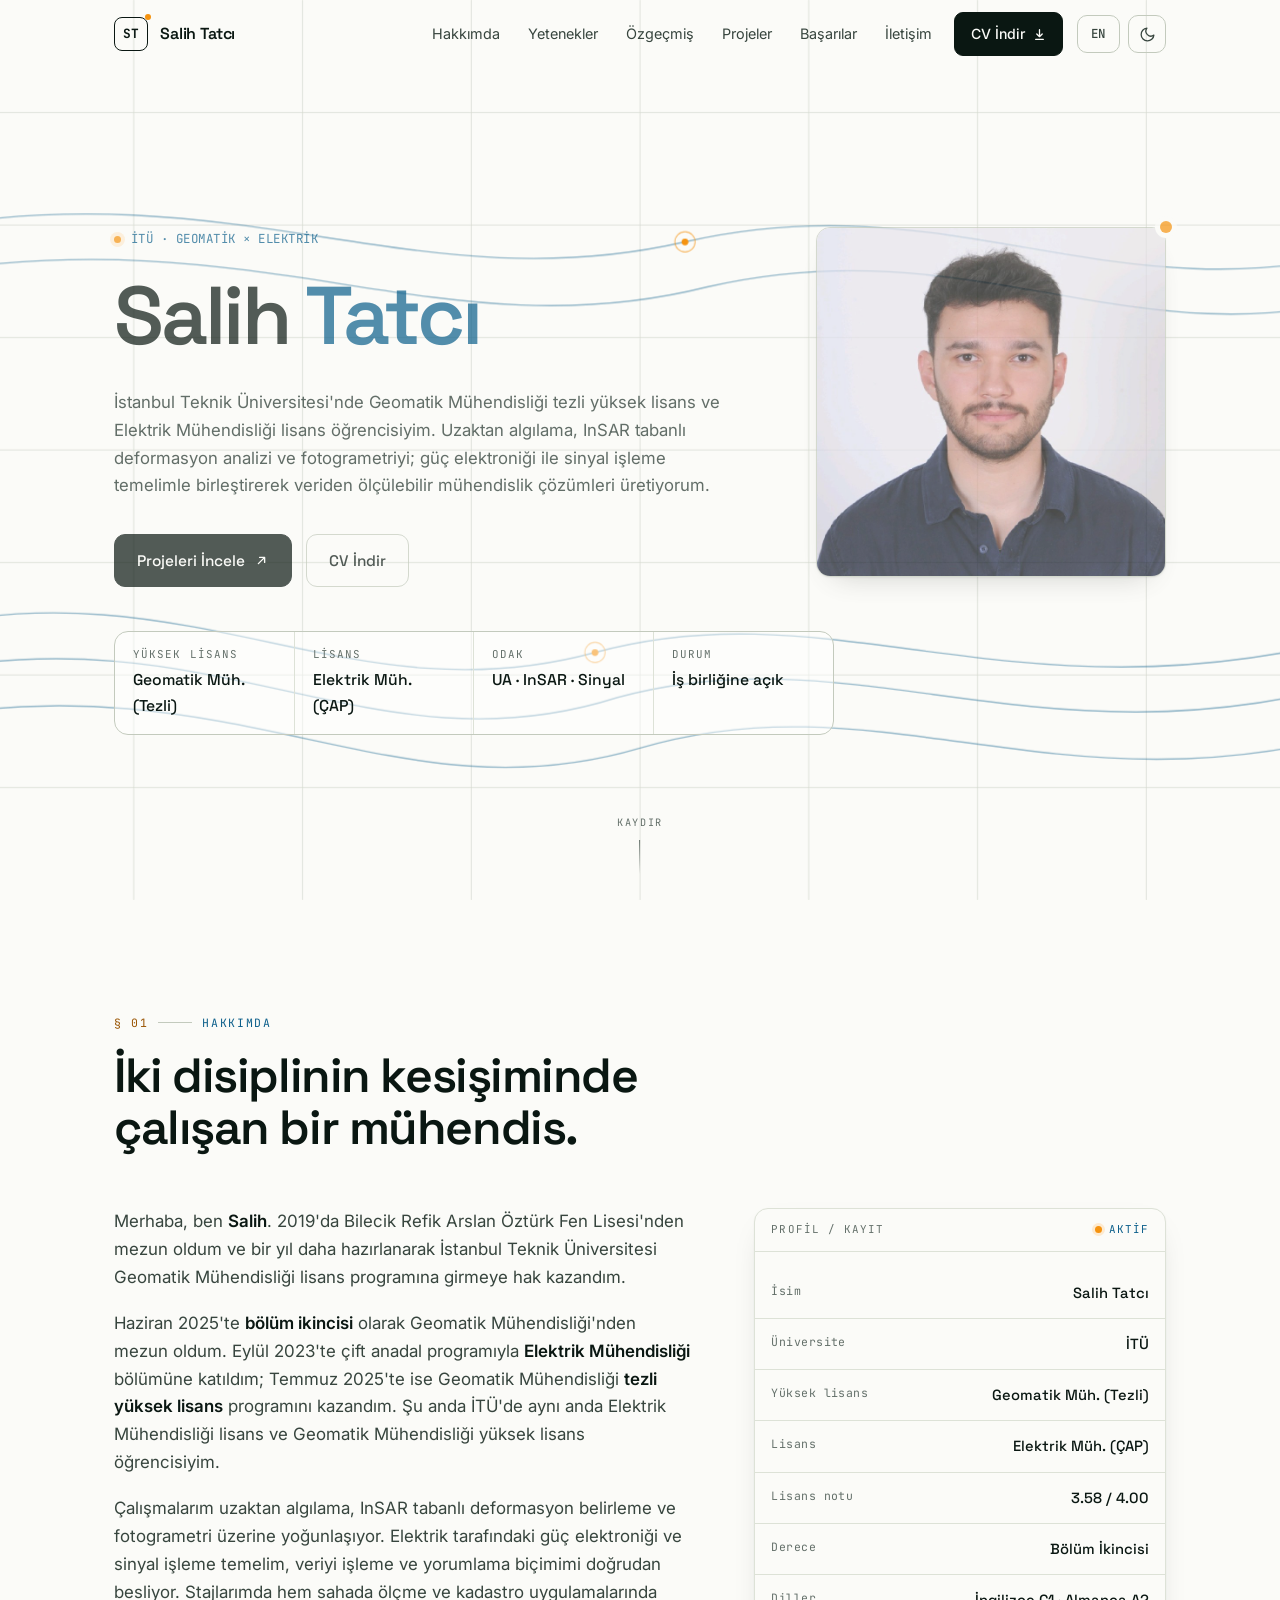
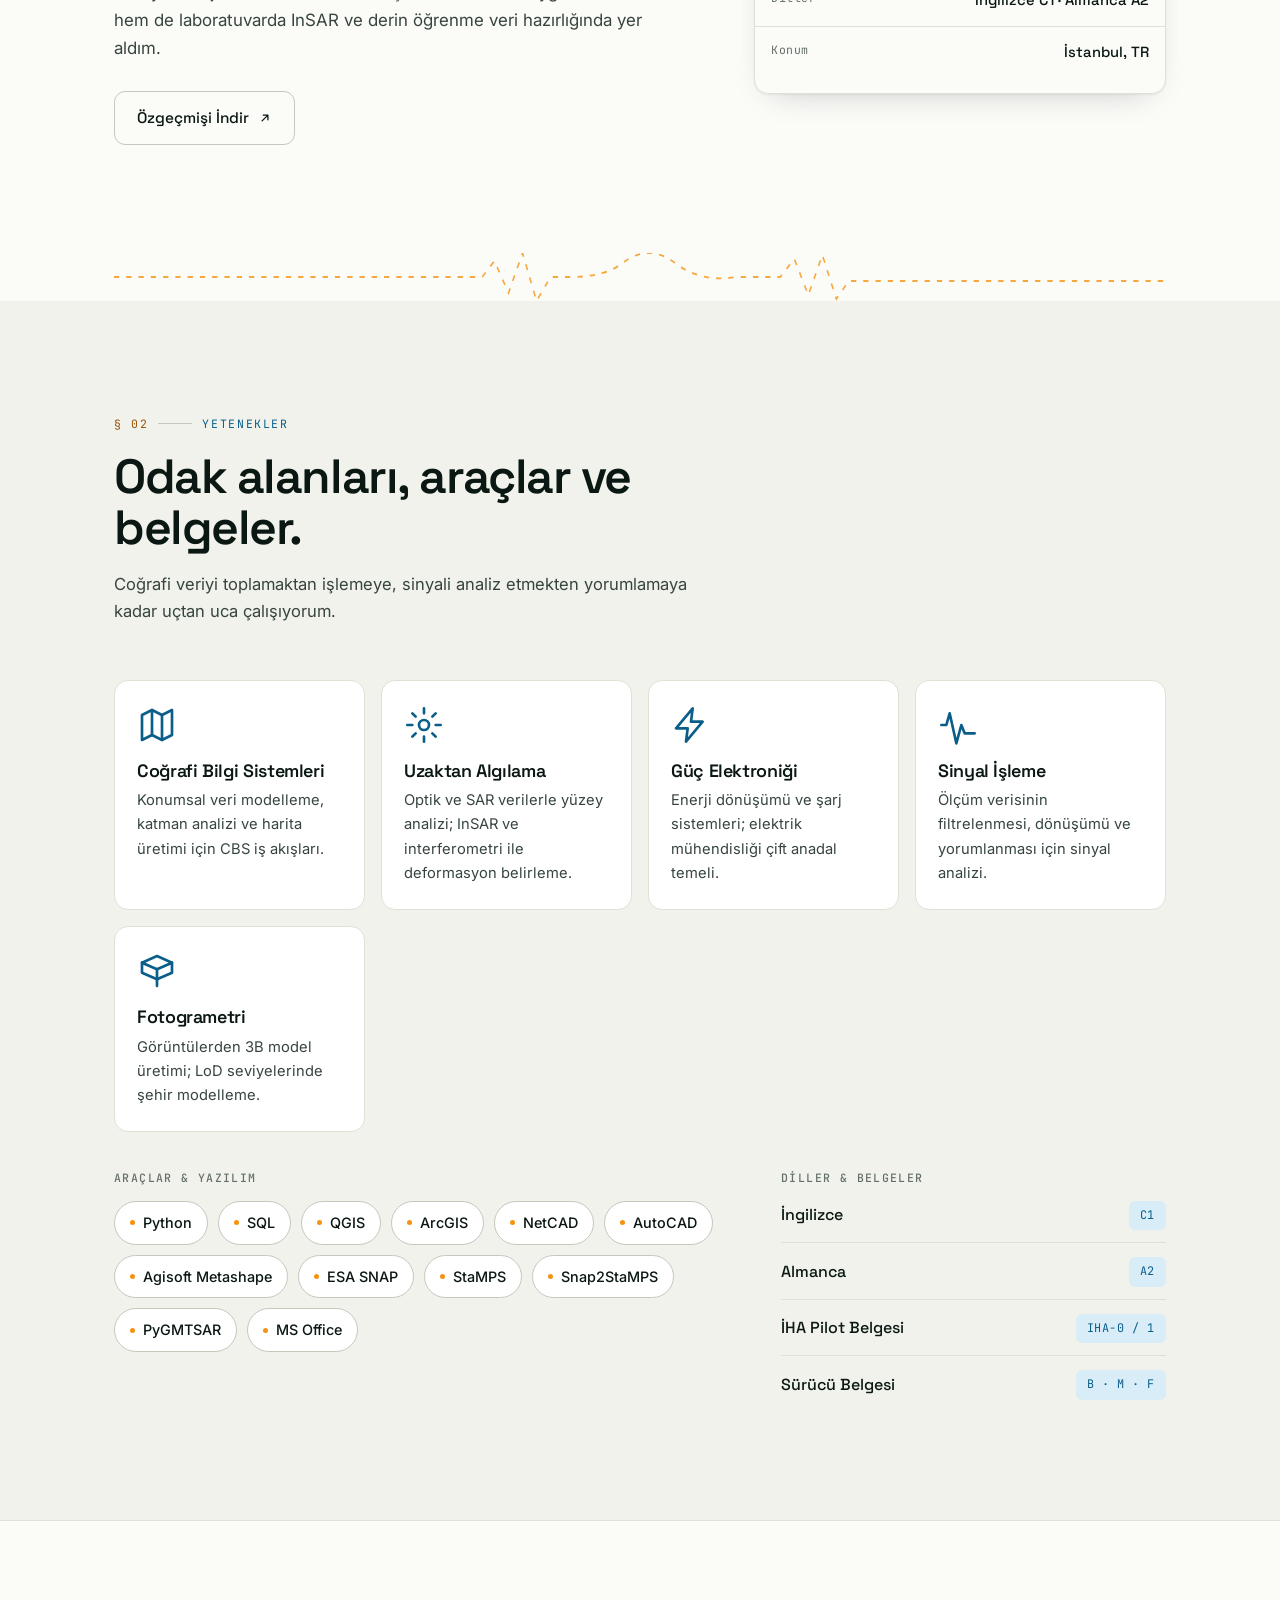
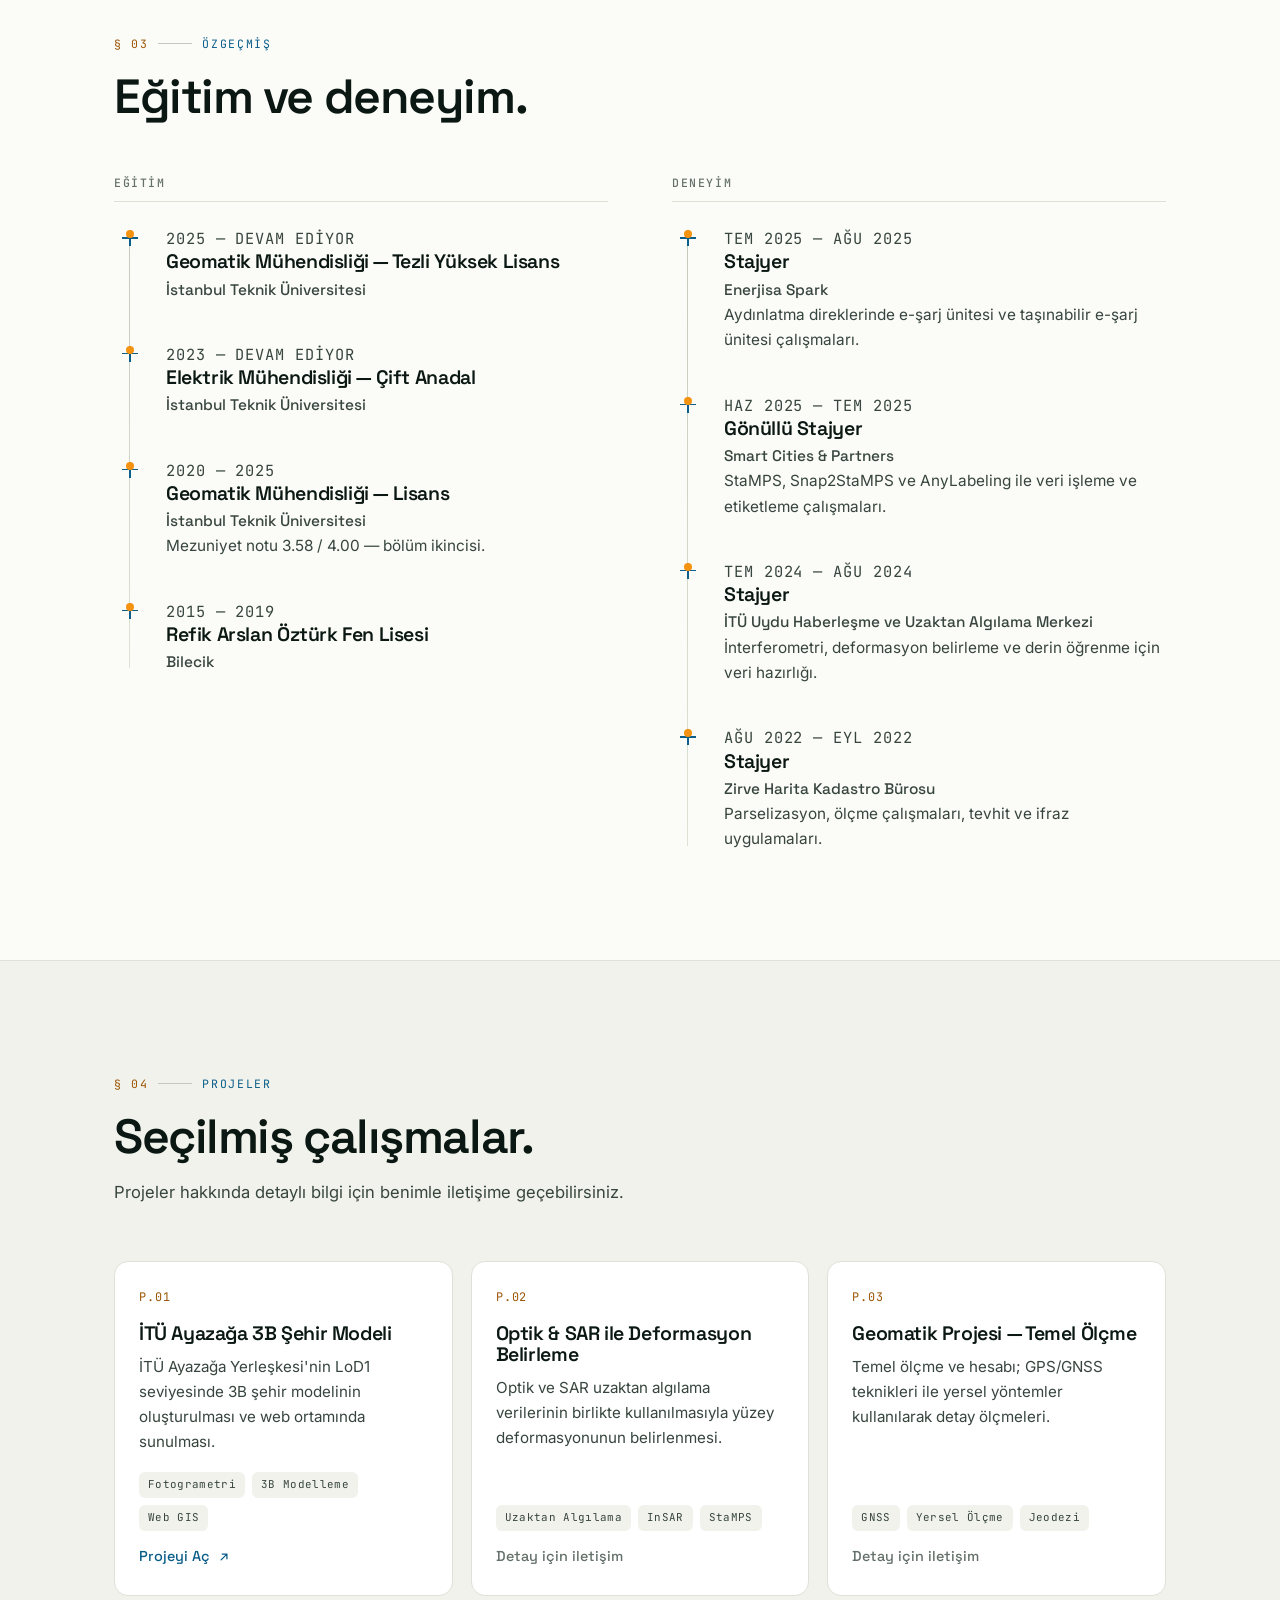
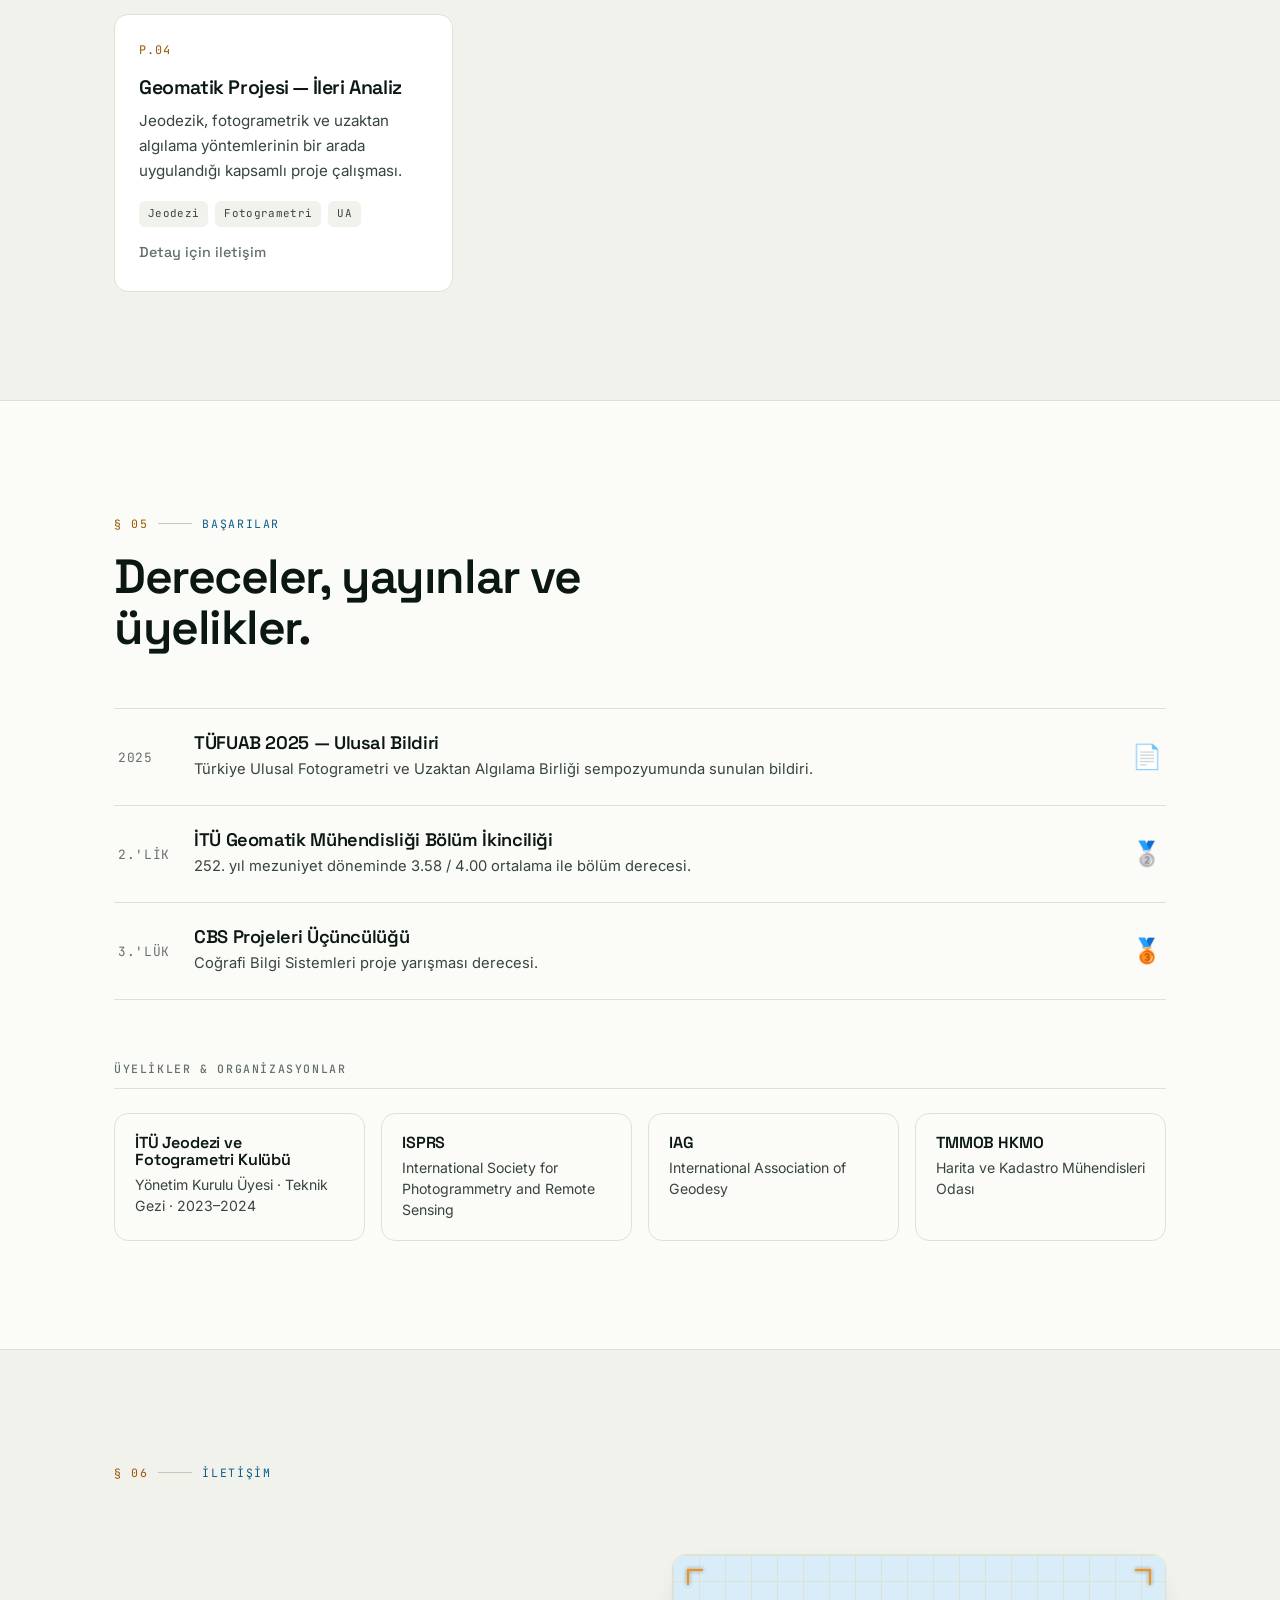
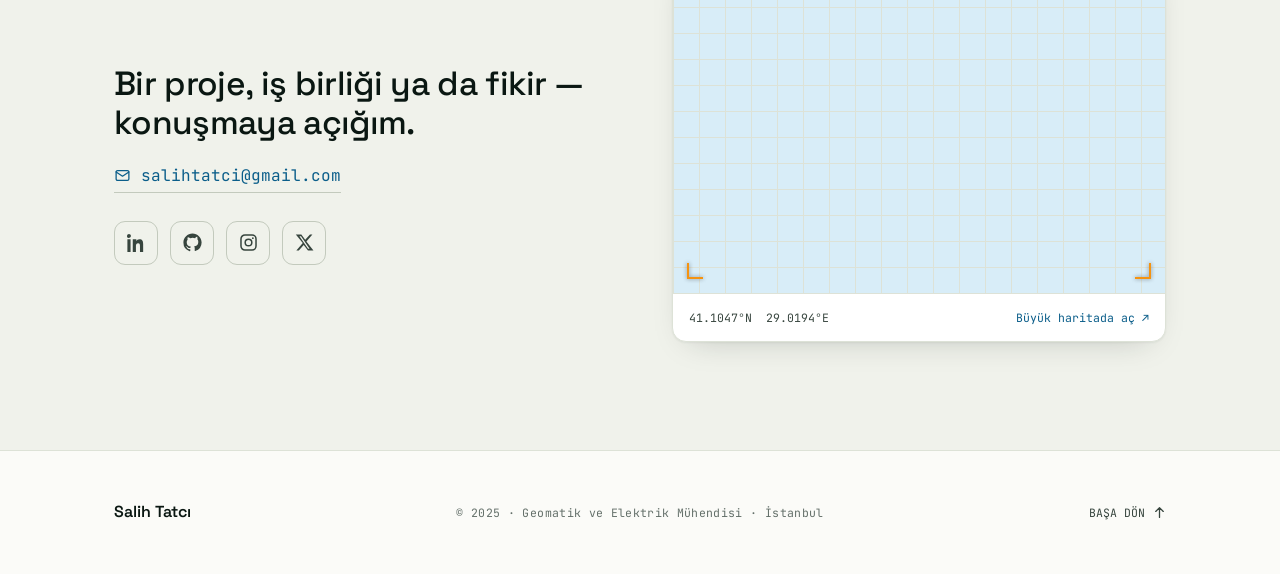
==== index.html @ 975710fc "Update index.html" ====
<!DOCTYPE html>
<html lang="tr">
<head>
  <meta charset="UTF-8" />
  <meta name="viewport" content="width=device-width, initial-scale=1.0" />
  <title>Salih Tatcı — Geomatik ve Elektrik Mühendisi</title>
  <meta name="description" content="Salih Tatcı — İTÜ Geomatik Mühendisliği yüksek lisans ve Elektrik Mühendisliği çift anadal öğrencisi. CBS, uzaktan algılama, InSAR, güç elektroniği, sinyal işleme ve fotogrametri." />
  <meta name="keywords" content="Salih Tatcı, Geomatik Mühendisi, CBS, GIS, Uzaktan Algılama, InSAR, StaMPS, PyGMTSAR, Güç Elektroniği, Sinyal İşleme, Fotogrametri, İTÜ" />

  <!-- Dil alternatifleri -->
  <link rel="alternate" hreflang="tr" href="index.html" />
  <link rel="alternate" hreflang="en" href="index-en.html" />

  <!-- Open Graph -->
  <meta property="og:title" content="Salih Tatcı — Geomatik ve Elektrik Mühendisi" />
  <meta property="og:description" content="Coğrafi veriyi ve sinyali mühendislik çözümlerine dönüştürüyorum." />
  <meta property="og:type" content="website" />

  <!-- Fontlar -->
  <link rel="preconnect" href="https://fonts.googleapis.com" />
  <link rel="preconnect" href="https://fonts.gstatic.com" crossorigin />
  <link href="https://fonts.googleapis.com/css2?family=Space+Grotesk:wght@400;500;600;700&family=Inter:wght@400;500;600&family=JetBrains+Mono:wght@400;500&display=swap" rel="stylesheet" />

  <link rel="stylesheet" href="style.css" />

  <!-- Temayı sayfa çizilmeden önce uygula (yanıp sönmeyi önler) -->
  <script>
    (function () {
      try {
        var t = localStorage.getItem("tema");
        if (!t) {
          t = window.matchMedia("(prefers-color-scheme: dark)").matches ? "dark" : "light";
        }
        document.documentElement.setAttribute("data-theme", t);
      } catch (e) {
        document.documentElement.setAttribute("data-theme", "light");
      }
    })();
  </script>
</head>
<body>

  <!-- ================= NAVİGASYON ================= -->
  <header class="nav" id="nav">
    <div class="container">
      <div class="nav__inner">
        <a href="#hero" class="brand" aria-label="Salih Tatcı — ana sayfa">
          <span class="brand__mark">ST</span>
          <span class="brand__name">Salih Tatcı</span>
        </a>

        <nav class="nav__menu" aria-label="Ana menü">
          <ul class="nav__links">
            <li><a href="#hakkimda">Hakkımda</a></li>
            <li><a href="#yetenekler">Yetenekler</a></li>
            <li><a href="#ozgecmis">Özgeçmiş</a></li>
            <li><a href="#projeler">Projeler</a></li>
            <li><a href="#basarilar">Başarılar</a></li>
            <li><a href="#iletisim">İletişim</a></li>
          </ul>
          <a class="nav__cta" href="Salih-Tatci-CV.pdf" download>
            CV İndir
            <svg width="13" height="13" viewBox="0 0 24 24" fill="none" stroke="currentColor" stroke-width="2.4" stroke-linecap="round" stroke-linejoin="round"><path d="M12 3v12M7 11l5 5 5-5M5 21h14"/></svg>
          </a>
        </nav>

        <div class="nav__utils">
          <a class="nav__lang" href="index-en.html" hreflang="en" aria-label="Switch to English">EN</a>

          <button class="nav__theme" id="themeToggle" aria-label="Koyu / açık temayı değiştir">
            <svg class="ico-moon" viewBox="0 0 24 24" fill="none" stroke="currentColor" stroke-width="1.8" stroke-linecap="round" stroke-linejoin="round"><path d="M21 12.8A9 9 0 1 1 11.2 3a7 7 0 0 0 9.8 9.8Z"/></svg>
            <svg class="ico-sun" viewBox="0 0 24 24" fill="none" stroke="currentColor" stroke-width="1.8" stroke-linecap="round" stroke-linejoin="round"><circle cx="12" cy="12" r="4.2"/><path d="M12 2v2.5M12 19.5V22M2 12h2.5M19.5 12H22M4.9 4.9l1.8 1.8M17.3 17.3l1.8 1.8M19.1 4.9l-1.8 1.8M6.7 17.3l-1.8 1.8"/></svg>
          </button>

          <button class="nav__toggle" id="navToggle" aria-label="Menüyü aç/kapat" aria-expanded="false">
            <span></span>
          </button>
        </div>
      </div>
    </div>
  </header>

  <!-- ================= HERO ================= -->
  <section class="hero" id="hero">
    <!-- İMZA ÖĞE: topografya eğrileri + koordinat gridi + sensör tarama -->
    <div class="hero__canvas" aria-hidden="true">
      <svg viewBox="0 0 1200 800" preserveAspectRatio="xMidYMid slice">
        <g class="hero__grid hero__layer" data-depth="0.04">
          <line x1="0" y1="100" x2="1200" y2="100"/><line x1="0" y1="200" x2="1200" y2="200"/>
          <line x1="0" y1="300" x2="1200" y2="300"/><line x1="0" y1="400" x2="1200" y2="400"/>
          <line x1="0" y1="500" x2="1200" y2="500"/><line x1="0" y1="600" x2="1200" y2="600"/>
          <line x1="0" y1="700" x2="1200" y2="700"/>
          <line x1="150" y1="0" x2="150" y2="800"/><line x1="300" y1="0" x2="300" y2="800"/>
          <line x1="450" y1="0" x2="450" y2="800"/><line x1="600" y1="0" x2="600" y2="800"/>
          <line x1="750" y1="0" x2="750" y2="800"/><line x1="900" y1="0" x2="900" y2="800"/>
          <line x1="1050" y1="0" x2="1050" y2="800"/>
        </g>
        <g class="hero__layer" data-depth="0.09">
          <path class="hero__contour" d="M-50,560 C200,500 340,640 560,580 C780,520 940,650 1260,560"/>
          <path class="hero__contour" d="M-50,600 C220,540 360,690 580,620 C800,560 960,690 1260,600"/>
          <path class="hero__contour" d="M-50,640 C240,585 380,730 600,665 C820,600 980,730 1260,645"/>
          <path class="hero__contour" d="M-50,205 C240,150 400,270 640,215 C880,160 1020,285 1260,220"/>
          <path class="hero__contour" d="M-50,245 C260,190 420,315 660,255 C900,200 1040,325 1260,260"/>
        </g>
        <g class="hero__layer" data-depth="0.14">
          <circle class="hero__station" cx="560" cy="580" r="3"/>
          <circle class="hero__station-ring" cx="560" cy="580" r="9"/>
          <circle class="hero__station" cx="640" cy="215" r="3"/>
          <circle class="hero__station-ring" cx="640" cy="215" r="9"/>
        </g>
        <line class="hero__sweep" x1="0" y1="0" x2="0" y2="800"/>
      </svg>
    </div>

    <div class="container hero__inner">
      <div class="hero__grid">
        <div class="hero__text">
          <p class="hero__eyebrow mono" data-reveal>
            <span class="dot"></span> İTÜ · GEOMATİK × ELEKTRİK
          </p>

          <h1 data-reveal style="--reveal-delay:60ms">
            Salih <span class="accent">Tatcı</span>
          </h1>

          <p class="hero__tag" data-reveal style="--reveal-delay:140ms">
            
          </p>

          <p class="hero__lead" data-reveal style="--reveal-delay:220ms">
            İstanbul Teknik Üniversitesi'nde Geomatik Mühendisliği tezli yüksek lisans ve
            Elektrik Mühendisliği lisans öğrencisiyim. Uzaktan algılama, InSAR tabanlı
            deformasyon analizi ve fotogrametriyi; güç elektroniği ile sinyal işleme
            temelimle birleştirerek veriden ölçülebilir mühendislik çözümleri üretiyorum.
          </p>

          <div class="hero__actions" data-reveal style="--reveal-delay:300ms">
            <a class="btn btn--solid" href="#projeler">
              Projeleri İncele
              <svg class="arrow" width="15" height="15" viewBox="0 0 24 24" fill="none" stroke="currentColor" stroke-width="2.2" stroke-linecap="round" stroke-linejoin="round"><path d="M7 17L17 7M9 7h8v8"/></svg>
            </a>
            <a class="btn btn--ghost" href="Salih-Tatci-CV.pdf" download>CV İndir</a>
          </div>
        </div>

        <!-- portre -->
<figure class="hero__portrait">
    <img src="salih.jpg" alt="Salih Tatcı portresi" width="800" height="800" fetchpriority="high" decoding="async" />
</figure>
</div>

      <dl class="hero__readout" data-reveal style="--reveal-delay:380ms">
        <div>
          <dt>Yüksek Lisans</dt>
          <dd>Geomatik Müh. (Tezli)</dd>
        </div>
        <div>
          <dt>Lisans</dt>
          <dd>Elektrik Müh. (ÇAP)</dd>
        </div>
        <div>
          <dt>Odak</dt>
          <dd>UA · InSAR · Sinyal</dd>
        </div>
        <div>
          <dt>Durum</dt>
          <dd>İş birliğine açık</dd>
        </div>
      </dl>
    </div>

    <div class="scroll-cue" aria-hidden="true">
      <span>KAYDIR</span>
      <span class="line"></span>
    </div>
  </section>

  <!-- ================= HAKKIMDA ================= -->
  <section class="section" id="hakkimda">
    <div class="container">
      <div class="section__head" data-reveal>
        <span class="eyebrow"><span class="idx">§ 01</span><span class="rule"></span> HAKKIMDA</span>
        <h2 class="section__title">İki disiplinin kesişiminde çalışan bir mühendis.</h2>
      </div>

      <div class="about__grid">
        <div class="about__body" data-reveal="left">
          <p>
            Merhaba, ben <strong>Salih</strong>. 2019'da Bilecik Refik Arslan Öztürk Fen Lisesi'nden
            mezun oldum ve bir yıl daha hazırlanarak İstanbul Teknik Üniversitesi
            Geomatik Mühendisliği lisans programına girmeye hak kazandım.
          </p>
          <p>
            Haziran 2025'te <strong>bölüm ikincisi</strong> olarak Geomatik Mühendisliği'nden mezun oldum.
            Eylül 2023'te çift anadal programıyla <strong>Elektrik Mühendisliği</strong> bölümüne katıldım;
            Temmuz 2025'te ise Geomatik Mühendisliği <strong>tezli yüksek lisans</strong> programını kazandım.
            Şu anda İTÜ'de aynı anda Elektrik Mühendisliği lisans ve Geomatik Mühendisliği
            yüksek lisans öğrencisiyim.
          </p>
          <p>
            Çalışmalarım uzaktan algılama, InSAR tabanlı deformasyon belirleme ve fotogrametri
            üzerine yoğunlaşıyor. Elektrik tarafındaki güç elektroniği ve sinyal işleme temelim,
            veriyi işleme ve yorumlama biçimimi doğrudan besliyor. Stajlarımda hem sahada
            ölçme ve kadastro uygulamalarında hem de laboratuvarda InSAR ve derin öğrenme
            veri hazırlığında yer aldım.
          </p>
          <a class="btn btn--ghost" href="Salih-Tatci-CV.pdf" download>
            Özgeçmişi İndir
            <svg class="arrow" width="14" height="14" viewBox="0 0 24 24" fill="none" stroke="currentColor" stroke-width="2.2" stroke-linecap="round" stroke-linejoin="round"><path d="M7 17L17 7M9 7h8v8"/></svg>
          </a>
        </div>

        <aside class="spec" data-reveal="right" style="--reveal-delay:120ms">
          <div class="spec__bar">
            <span>PROFİL / KAYIT</span>
            <span class="live">AKTİF</span>
          </div>
          <dl>
            <div class="spec__row"><dt>İsim</dt><dd>Salih Tatcı</dd></div>
            <div class="spec__row"><dt>Üniversite</dt><dd>İTÜ</dd></div>
            <div class="spec__row"><dt>Yüksek lisans</dt><dd>Geomatik Müh. (Tezli)</dd></div>
            <div class="spec__row"><dt>Lisans</dt><dd>Elektrik Müh. (ÇAP)</dd></div>
            <div class="spec__row"><dt>Lisans notu</dt><dd>3.58 / 4.00</dd></div>
            <div class="spec__row"><dt>Derece</dt><dd>Bölüm İkincisi</dd></div>
            <div class="spec__row"><dt>Diller</dt><dd>İngilizce C1 · Almanca A2</dd></div>
            <div class="spec__row"><dt>Konum</dt><dd>İstanbul, TR</dd></div>
          </dl>
        </aside>
      </div>
    </div>
  </section>

  <!-- sinyal ayırıcı -->
  <div class="container" aria-hidden="true">
    <svg class="waveform" viewBox="0 0 1200 48" preserveAspectRatio="none">
      <path d="M0,24 H420 l14,-16 l16,32 l16,-40 l16,48 l16,-24 H520 q40,0 60,-14 q30,-20 60,0 q30,20 70,14 H760 l16,-18 l16,36 l16,-40 l16,44 l14,-18 H1200"/>
    </svg>
  </div>

  <!-- ================= YETENEKLER ================= -->
  <section class="section section--panel" id="yetenekler">
    <div class="container">
      <div class="section__head" data-reveal>
        <span class="eyebrow"><span class="idx">§ 02</span><span class="rule"></span> YETENEKLER</span>
        <h2 class="section__title">Odak alanları, araçlar ve belgeler.</h2>
        <p class="section__desc">Coğrafi veriyi toplamaktan işlemeye, sinyali analiz etmekten yorumlamaya kadar uçtan uca çalışıyorum.</p>
      </div>

      <!-- Odak alanları -->
      <div class="domains">
        <article class="domain" data-reveal style="--reveal-delay:0ms">
          <div class="domain__icon" aria-hidden="true">
            <svg viewBox="0 0 24 24" fill="none" stroke="currentColor" stroke-width="1.6" stroke-linecap="round" stroke-linejoin="round"><path d="M9 3 3 6v15l6-3 6 3 6-3V3l-6 3-6-3Z"/><path d="M9 3v15M15 6v15"/></svg>
          </div>
          <h3>Coğrafi Bilgi Sistemleri</h3>
          <p>Konumsal veri modelleme, katman analizi ve harita üretimi için CBS iş akışları.</p>
        </article>

        <article class="domain" data-reveal style="--reveal-delay:80ms">
          <div class="domain__icon" aria-hidden="true">
            <svg viewBox="0 0 24 24" fill="none" stroke="currentColor" stroke-width="1.6" stroke-linecap="round" stroke-linejoin="round"><circle cx="12" cy="12" r="3"/><path d="M12 2v3M12 19v3M2 12h3M19 12h3M5 5l2 2M17 17l2 2M19 5l-2 2M7 17l-2 2"/></svg>
          </div>
          <h3>Uzaktan Algılama</h3>
          <p>Optik ve SAR verilerle yüzey analizi; InSAR ve interferometri ile deformasyon belirleme.</p>
        </article>

        <article class="domain" data-reveal style="--reveal-delay:160ms">
          <div class="domain__icon" aria-hidden="true">
            <svg viewBox="0 0 24 24" fill="none" stroke="currentColor" stroke-width="1.6" stroke-linecap="round" stroke-linejoin="round"><path d="M13 2 3 14h7l-1 8 10-12h-7l1-8Z"/></svg>
          </div>
          <h3>Güç Elektroniği</h3>
          <p>Enerji dönüşümü ve şarj sistemleri; elektrik mühendisliği çift anadal temeli.</p>
        </article>

        <article class="domain" data-reveal style="--reveal-delay:240ms">
          <div class="domain__icon" aria-hidden="true">
            <svg viewBox="0 0 24 24" fill="none" stroke="currentColor" stroke-width="1.6" stroke-linecap="round" stroke-linejoin="round"><path d="M2 12h3l2-7 4 18 3-11 2 5h6"/></svg>
          </div>
          <h3>Sinyal İşleme</h3>
          <p>Ölçüm verisinin filtrelenmesi, dönüşümü ve yorumlanması için sinyal analizi.</p>
        </article>

        <article class="domain" data-reveal style="--reveal-delay:320ms">
          <div class="domain__icon" aria-hidden="true">
            <svg viewBox="0 0 24 24" fill="none" stroke="currentColor" stroke-width="1.6" stroke-linecap="round" stroke-linejoin="round"><path d="M3 7 12 3l9 4-9 4-9-4Z"/><path d="M3 7v6l9 4 9-4V7"/><path d="M12 11v10"/></svg>
          </div>
          <h3>Fotogrametri</h3>
          <p>Görüntülerden 3B model üretimi; LoD seviyelerinde şehir modelleme.</p>
        </article>
      </div>

      <!-- Araçlar & diller -->
      <div class="skills-split">
        <div class="skills-block" data-reveal="left">
          <h4>Araçlar &amp; Yazılım</h4>
          <div class="chips">
            <span class="chip"><span class="tick"></span>Python</span>
            <span class="chip"><span class="tick"></span>SQL</span>
            <span class="chip"><span class="tick"></span>QGIS</span>
            <span class="chip"><span class="tick"></span>ArcGIS</span>
            <span class="chip"><span class="tick"></span>NetCAD</span>
            <span class="chip"><span class="tick"></span>AutoCAD</span>
            <span class="chip"><span class="tick"></span>Agisoft Metashape</span>
            <span class="chip"><span class="tick"></span>ESA SNAP</span>
            <span class="chip"><span class="tick"></span>StaMPS</span>
            <span class="chip"><span class="tick"></span>Snap2StaMPS</span>
            <span class="chip"><span class="tick"></span>PyGMTSAR</span>
            <span class="chip"><span class="tick"></span>MS Office</span>
          </div>
        </div>

        <div class="skills-block" data-reveal="right" style="--reveal-delay:120ms">
          <h4>Diller &amp; Belgeler</h4>
          <div class="lang-list">
            <div class="lang">
              <span class="lang__name">İngilizce</span>
              <span class="lang__level">C1</span>
            </div>
            <div class="lang">
              <span class="lang__name">Almanca</span>
              <span class="lang__level">A2</span>
            </div>
            <div class="lang">
              <span class="lang__name">İHA Pilot Belgesi</span>
              <span class="lang__level">IHA-0 / 1</span>
            </div>
            <div class="lang">
              <span class="lang__name">Sürücü Belgesi</span>
              <span class="lang__level">B · M · F</span>
            </div>
          </div>
        </div>
      </div>
    </div>
  </section>

  <!-- ================= ÖZGEÇMİŞ: EĞİTİM + DENEYİM ================= -->
  <section class="section" id="ozgecmis">
    <div class="container">
      <div class="section__head" data-reveal>
        <span class="eyebrow"><span class="idx">§ 03</span><span class="rule"></span> ÖZGEÇMİŞ</span>
        <h2 class="section__title">Eğitim ve deneyim.</h2>
      </div>

      <div class="cv__grid">
        <!-- EĞİTİM -->
        <div class="cv__col" data-reveal="left">
          <h3 class="cv__label">EĞİTİM</h3>
          <div class="timeline">
            <div class="tl-item">
              <span class="tl-item__node" aria-hidden="true"></span>
              <span class="tl-item__dot" aria-hidden="true"></span>
              <p class="tl-item__meta">2025 — DEVAM EDİYOR</p>
              <h3>Geomatik Mühendisliği — Tezli Yüksek Lisans</h3>
              <p class="tl-item__org">İstanbul Teknik Üniversitesi</p>
            </div>

            <div class="tl-item">
              <span class="tl-item__node" aria-hidden="true"></span>
              <span class="tl-item__dot" aria-hidden="true"></span>
              <p class="tl-item__meta">2023 — DEVAM EDİYOR</p>
              <h3>Elektrik Mühendisliği — Çift Anadal</h3>
              <p class="tl-item__org">İstanbul Teknik Üniversitesi</p>
            </div>

            <div class="tl-item">
              <span class="tl-item__node" aria-hidden="true"></span>
              <span class="tl-item__dot" aria-hidden="true"></span>
              <p class="tl-item__meta">2020 — 2025</p>
              <h3>Geomatik Mühendisliği — Lisans</h3>
              <p class="tl-item__org">İstanbul Teknik Üniversitesi</p>
              <p>Mezuniyet notu 3.58 / 4.00 — bölüm ikincisi.</p>
            </div>

            <div class="tl-item">
              <span class="tl-item__node" aria-hidden="true"></span>
              <span class="tl-item__dot" aria-hidden="true"></span>
              <p class="tl-item__meta">2015 — 2019</p>
              <h3>Refik Arslan Öztürk Fen Lisesi</h3>
              <p class="tl-item__org">Bilecik</p>
            </div>
          </div>
        </div>

        <!-- DENEYİM -->
        <div class="cv__col" data-reveal="right" style="--reveal-delay:120ms">
          <h3 class="cv__label">DENEYİM</h3>
          <div class="timeline">
            <div class="tl-item">
              <span class="tl-item__node" aria-hidden="true"></span>
              <span class="tl-item__dot" aria-hidden="true"></span>
              <p class="tl-item__meta">TEM 2025 — AĞU 2025</p>
              <h3>Stajyer</h3>
              <p class="tl-item__org">Enerjisa Spark</p>
              <p>Aydınlatma direklerinde e-şarj ünitesi ve taşınabilir e-şarj ünitesi çalışmaları.</p>
            </div>

            <div class="tl-item">
              <span class="tl-item__node" aria-hidden="true"></span>
              <span class="tl-item__dot" aria-hidden="true"></span>
              <p class="tl-item__meta">HAZ 2025 — TEM 2025</p>
              <h3>Gönüllü Stajyer</h3>
              <p class="tl-item__org">Smart Cities &amp; Partners</p>
              <p>StaMPS, Snap2StaMPS ve AnyLabeling ile veri işleme ve etiketleme çalışmaları.</p>
            </div>

            <div class="tl-item">
              <span class="tl-item__node" aria-hidden="true"></span>
              <span class="tl-item__dot" aria-hidden="true"></span>
              <p class="tl-item__meta">TEM 2024 — AĞU 2024</p>
              <h3>Stajyer</h3>
              <p class="tl-item__org">İTÜ Uydu Haberleşme ve Uzaktan Algılama Merkezi</p>
              <p>İnterferometri, deformasyon belirleme ve derin öğrenme için veri hazırlığı.</p>
            </div>

            <div class="tl-item">
              <span class="tl-item__node" aria-hidden="true"></span>
              <span class="tl-item__dot" aria-hidden="true"></span>
              <p class="tl-item__meta">AĞU 2022 — EYL 2022</p>
              <h3>Stajyer</h3>
              <p class="tl-item__org">Zirve Harita Kadastro Bürosu</p>
              <p>Parselizasyon, ölçme çalışmaları, tevhit ve ifraz uygulamaları.</p>
            </div>
          </div>
        </div>
      </div>
    </div>
  </section>

  <!-- ================= PROJELER ================= -->
  <section class="section section--panel" id="projeler">
    <div class="container">
      <div class="section__head" data-reveal>
        <span class="eyebrow"><span class="idx">§ 04</span><span class="rule"></span> PROJELER</span>
        <h2 class="section__title">Seçilmiş çalışmalar.</h2>
        <p class="section__desc">Projeler hakkında detaylı bilgi için benimle iletişime geçebilirsiniz.</p>
      </div>

      <div class="projects__grid">
        <article class="project" data-reveal style="--reveal-delay:0ms">
          <span class="project__idx">P.01</span>
          <h3>İTÜ Ayazağa 3B Şehir Modeli</h3>
          <p>İTÜ Ayazağa Yerleşkesi'nin LoD1 seviyesinde 3B şehir modelinin oluşturulması ve web ortamında sunulması.</p>
          <div class="project__tags"><span>Fotogrametri</span><span>3B Modelleme</span><span>Web GIS</span></div>
          <a class="project__link" href="https://sites.google.com/view/itu3dkampusmodeliekip5/ana-sayfa" target="_blank" rel="noopener">
            Projeyi Aç
            <svg class="arrow" width="14" height="14" viewBox="0 0 24 24" fill="none" stroke="currentColor" stroke-width="2.2" stroke-linecap="round" stroke-linejoin="round"><path d="M7 17L17 7M9 7h8v8"/></svg>
          </a>
        </article>

        <article class="project" data-reveal style="--reveal-delay:80ms">
          <span class="project__idx">P.02</span>
          <h3>Optik &amp; SAR ile Deformasyon Belirleme</h3>
          <p>Optik ve SAR uzaktan algılama verilerinin birlikte kullanılmasıyla yüzey deformasyonunun belirlenmesi.</p>
          <div class="project__tags"><span>Uzaktan Algılama</span><span>InSAR</span><span>StaMPS</span></div>
          <span class="project__link project__link--muted">Detay için iletişim</span>
        </article>

        <article class="project" data-reveal style="--reveal-delay:160ms">
          <span class="project__idx">P.03</span>
          <h3>Geomatik Projesi — Temel Ölçme</h3>
          <p>Temel ölçme ve hesabı; GPS/GNSS teknikleri ile yersel yöntemler kullanılarak detay ölçmeleri.</p>
          <div class="project__tags"><span>GNSS</span><span>Yersel Ölçme</span><span>Jeodezi</span></div>
          <span class="project__link project__link--muted">Detay için iletişim</span>
        </article>

        <article class="project" data-reveal style="--reveal-delay:240ms">
          <span class="project__idx">P.04</span>
          <h3>Geomatik Projesi — İleri Analiz</h3>
          <p>Jeodezik, fotogrametrik ve uzaktan algılama yöntemlerinin bir arada uygulandığı kapsamlı proje çalışması.</p>
          <div class="project__tags"><span>Jeodezi</span><span>Fotogrametri</span><span>UA</span></div>
          <span class="project__link project__link--muted">Detay için iletişim</span>
        </article>
      </div>
    </div>
  </section>

  <!-- ================= BAŞARILAR & ORGANİZASYONLAR ================= -->
  <section class="section" id="basarilar">
    <div class="container">
      <div class="section__head" data-reveal>
        <span class="eyebrow"><span class="idx">§ 05</span><span class="rule"></span> BAŞARILAR</span>
        <h2 class="section__title">Dereceler, yayınlar ve üyelikler.</h2>
      </div>

      <div class="awards">
        <div class="award" data-reveal>
          <span class="award__rank">2025</span>
          <div class="award__body">
            <h3>TÜFUAB 2025 — Ulusal Bildiri</h3>
            <p>Türkiye Ulusal Fotogrametri ve Uzaktan Algılama Birliği sempozyumunda sunulan bildiri.</p>
          </div>
          <span class="award__badge" aria-hidden="true">📄</span>
        </div>

        <div class="award" data-reveal style="--reveal-delay:80ms">
          <span class="award__rank">2.'LİK</span>
          <div class="award__body">
            <h3>İTÜ Geomatik Mühendisliği Bölüm İkinciliği</h3>
            <p>252. yıl mezuniyet döneminde 3.58 / 4.00 ortalama ile bölüm derecesi.</p>
          </div>
          <span class="award__badge" aria-hidden="true">🥈</span>
        </div>

        <div class="award" data-reveal style="--reveal-delay:160ms">
          <span class="award__rank">3.'LÜK</span>
          <div class="award__body">
            <h3>CBS Projeleri Üçüncülüğü</h3>
            <p>Coğrafi Bilgi Sistemleri proje yarışması derecesi.</p>
          </div>
          <span class="award__badge" aria-hidden="true">🥉</span>
        </div>
      </div>

      <!-- Organizasyonlar -->
      <div class="orgs" data-reveal style="--reveal-delay:120ms">
        <h3 class="cv__label">ÜYELİKLER &amp; ORGANİZASYONLAR</h3>
        <div class="orgs__grid">
          <div class="org">
            <h4>İTÜ Jeodezi ve Fotogrametri Kulübü</h4>
            <p>Yönetim Kurulu Üyesi · Teknik Gezi · 2023–2024</p>
          </div>
          <div class="org">
            <h4>ISPRS</h4>
            <p>International Society for Photogrammetry and Remote Sensing</p>
          </div>
          <div class="org">
            <h4>IAG</h4>
            <p>International Association of Geodesy</p>
          </div>
          <div class="org">
            <h4>TMMOB HKMO</h4>
            <p>Harita ve Kadastro Mühendisleri Odası</p>
          </div>
        </div>
      </div>
    </div>
  </section>

  <!-- ================= İLETİŞİM ================= -->
  <section class="section section--panel" id="iletisim">
    <div class="container">
      <div class="section__head" data-reveal>
        <span class="eyebrow"><span class="idx">§ 06</span><span class="rule"></span> İLETİŞİM</span>
      </div>

      <div class="contact__grid">
        <div data-reveal="left">
          <p class="contact__lead">Bir proje, iş birliği ya da fikir — konuşmaya açığım.</p>

          <a class="contact__mail" href="mailto:salihtatci@gmail.com">
            <svg width="17" height="17" viewBox="0 0 24 24" fill="none" stroke="currentColor" stroke-width="1.8" stroke-linecap="round" stroke-linejoin="round"><rect x="3" y="5" width="18" height="14" rx="2"/><path d="m3 7 9 6 9-6"/></svg>
            salihtatci@gmail.com
          </a>

          <div class="contact__socials">
            <a href="https://www.linkedin.com/in/salih-tatc%C4%B1-940994207/" target="_blank" rel="noopener" aria-label="LinkedIn">
              <svg viewBox="0 0 24 24" fill="currentColor"><path d="M4.98 3.5A2.5 2.5 0 1 1 0 3.5a2.5 2.5 0 0 1 4.98 0ZM.5 8h4V24h-4V8Zm7.5 0h3.8v2.2h.05c.53-1 1.83-2.2 3.77-2.2 4.03 0 4.78 2.65 4.78 6.1V24h-4v-7.1c0-1.7-.03-3.9-2.38-3.9-2.38 0-2.75 1.86-2.75 3.78V24h-4V8Z"/></svg>
            </a>
            <a href="https://github.com/salihtatci" target="_blank" rel="noopener" aria-label="GitHub">
              <svg viewBox="0 0 24 24" fill="currentColor"><path d="M12 .5C5.7.5.5 5.7.5 12a11.5 11.5 0 0 0 7.9 10.9c.6.1.8-.2.8-.5v-2c-3.2.7-3.9-1.4-3.9-1.4-.5-1.3-1.3-1.7-1.3-1.7-1.1-.7 0-.7 0-.7 1.2.1 1.8 1.2 1.8 1.2 1 1.8 2.8 1.3 3.5 1 .1-.8.4-1.3.7-1.6-2.6-.3-5.3-1.3-5.3-5.7 0-1.3.5-2.3 1.2-3.1-.1-.3-.5-1.5.1-3.1 0 0 1-.3 3.3 1.2a11.5 11.5 0 0 1 6 0C17 4.6 18 4.9 18 4.9c.6 1.6.2 2.8.1 3.1.8.8 1.2 1.8 1.2 3.1 0 4.4-2.7 5.4-5.3 5.7.4.4.8 1.1.8 2.2v3.3c0 .3.2.6.8.5A11.5 11.5 0 0 0 23.5 12C23.5 5.7 18.3.5 12 .5Z"/></svg>
            </a>
            <a href="https://www.instagram.com/salihtatci/" target="_blank" rel="noopener" aria-label="Instagram">
              <svg viewBox="0 0 24 24" fill="none" stroke="currentColor" stroke-width="1.9"><rect x="2.5" y="2.5" width="19" height="19" rx="5"/><circle cx="12" cy="12" r="4.2"/><circle cx="17.5" cy="6.5" r="1.1" fill="currentColor" stroke="none"/></svg>
            </a>
            <a href="https://x.com/TatciSalih" target="_blank" rel="noopener" aria-label="X / Twitter">
              <svg viewBox="0 0 24 24" fill="currentColor"><path d="M18.9 2H22l-7.6 8.7L23.3 22h-6.9l-5.4-7-6.2 7H1.7l8.1-9.3L1 2h7l4.9 6.5L18.9 2Zm-2.4 18h1.9L7.6 4H5.6l10.9 16Z"/></svg>
            </a>
          </div>
        </div>

        <!-- koordinat kartı: İTÜ Ayazağa — canlı uydu görüntüsü -->
        <div class="geocard" data-reveal="right" style="--reveal-delay:120ms">
          <div class="geocard__map">
            <iframe
              class="geocard__frame"
              src="https://maps.google.com/maps?q=41.104692,29.019366&t=k&z=16&output=embed"
              title="İTÜ Ayazağa Kampüsü — uydu görüntüsü"
              loading="lazy"
              referrerpolicy="no-referrer-when-downgrade"
              allowfullscreen></iframe>
            <span class="geocard__reticle" aria-hidden="true"></span>
          </div>
          <div class="geocard__foot">
            <span>41.1047°N&nbsp;&nbsp;29.0194°E</span>
            <a href="https://www.google.com/maps/@41.104692,29.019366,16z/data=!3m1!1e3" target="_blank" rel="noopener">Büyük haritada aç ↗</a>
          </div>
        </div>
      </div>
    </div>
  </section>

  <!-- ================= FOOTER ================= -->
  <footer class="footer">
    <div class="container">
      <div class="footer__inner">
        <span class="footer__brand">Salih Tatcı</span>
        <span class="footer__meta">© 2025 · Geomatik ve Elektrik Mühendisi · İstanbul</span>
        <a class="footer__top" href="#hero">
          BAŞA DÖN
          <svg width="13" height="13" viewBox="0 0 24 24" fill="none" stroke="currentColor" stroke-width="2.4" stroke-linecap="round" stroke-linejoin="round"><path d="M12 21V3M5 10l7-7 7 7"/></svg>
        </a>
      </div>
    </div>
  </footer>

  <script src="script.js"></script>
</body>
</html>
---- style.css ----
/* =====================================================================
   Salih Tatcı — Kişisel Portfolyo
   Tasarım dili: "Harita ile Sinyalin Buluştuğu Yer"
   Geomatik (harita/koordinat) × Elektrik (sinyal/akım)
   ---------------------------------------------------------------------
   Yapı:
   1. Tokenlar (renk, tipografi, ölçek)
   2. Reset & temel
   3. Yardımcı sınıflar / konteyner
   4. Navigasyon
   5. Hero
   6. Butonlar
   7. Bölüm kabuğu & mono etiketler
   8. Hakkımda
   9. Yetenekler
   10. Deneyim (zaman çizelgesi)
   11. Projeler
   12. Başarılar
   13. İletişim
   14. Footer
   15. Scroll reveal animasyonları
   16. Responsive
   17. Reduced motion
   ===================================================================== */

/* 1. TOKENLAR ---------------------------------------------------------- */
/* AÇIK TEMA (varsayılan) */
:root {
  color-scheme: light;

  /* Renk paleti */
  --paper:      #FBFBF8;   /* temiz, aydınlık ölçüm kağıdı */
  --panel:      #F0F2EB;   /* hafif derin panel */
  --panel-2:    #E5E9DE;
  --raised:     #FFFFFF;   /* panel üzerindeki kart yüzeyi */
  --nav-bg:     rgba(251,251,248,.85);
  --glass:      rgba(255,255,255,.45);

  --ink:        #0A1712;   /* derin, yeşil alt tonlu siyaha yakın */
  --ink-soft:   #37453E;
  --lead:       #22322B;   /* giriş paragrafı — zengin koyu */
  --ink-faint:  #64706A;
  --line:       #DDE2D7;   /* saç teli çizgi */
  --line-2:     #C3CABD;

  --blue:       #0B5E8A;   /* jeodezik lacivert — canlı, doygun */
  --blue-2:     #084467;
  --blue-tint:  #D8EDF8;

  --amber:      #F59310;   /* sinyal/akım kehribarı — parlak */
  --amber-2:    #9A5504;   /* metin için koyu ton */
  --amber-tint: #FDEAD0;

  /* Tipografi */
  --font-display: "Space Grotesk", system-ui, sans-serif;
  --font-body:    "Inter", system-ui, sans-serif;
  --font-mono:    "JetBrains Mono", ui-monospace, monospace;

  /* Ölçek & yerleşim */
  --maxw: 1180px;
  --gutter: clamp(20px, 5vw, 64px);
  --r: 14px;     /* kart köşe yumuşaklığı */
  --r-sm: 7px;
  --shadow: 0 1px 2px rgba(21,33,28,.05), 0 12px 32px -18px rgba(21,33,28,.28);
  --shadow-lg: 0 24px 60px -28px rgba(21,33,28,.35);

  --ease: cubic-bezier(.22,.61,.36,1);
}

/* KOYU TEMA */
[data-theme="dark"] {
  color-scheme: dark;

  --paper:      #08120F;   /* derin yeşil-siyah — mürekkebin ters çevrilmişi */
  --panel:      #0E1B17;
  --panel-2:    #16261F;
  --raised:     #132019;
  --nav-bg:     rgba(8,18,15,.85);
  --glass:      rgba(255,255,255,.05);

  --ink:        #EDF1EC;
  --ink-soft:   #ADB8B1;
  --lead:       #D3DBD5;   /* giriş paragrafı — parlak */
  --ink-faint:  #808C84;
  --line:       #1F2E27;
  --line-2:     #32433A;

  --blue:       #5FC0F0;   /* koyu zeminde parlayan lacivert */
  --blue-2:     #8AD3F7;
  --blue-tint:  #0D2733;

  --amber:      #FFAE45;
  --amber-2:    #FFC873;
  --amber-tint: #2E2113;

  --shadow: 0 1px 2px rgba(0,0,0,.4), 0 12px 32px -18px rgba(0,0,0,.7);
  --shadow-lg: 0 24px 60px -28px rgba(0,0,0,.8);
}

/* tema geçişinde yumuşak renk kayması */
body, .nav, .section, .domain, .project, .chip, .spec, .org, .geocard {
  transition: background-color .35s var(--ease), border-color .35s var(--ease), color .35s var(--ease);
}

/* 2. RESET & TEMEL ----------------------------------------------------- */
*, *::before, *::after { box-sizing: border-box; }

html {
  scroll-behavior: smooth;
  -webkit-text-size-adjust: 100%;
  overflow-x: clip;
}

body {
  margin: 0;
  background: var(--paper);
  color: var(--ink);
  font-family: var(--font-body);
  font-size: 16px;
  line-height: 1.65;
  -webkit-font-smoothing: antialiased;
  text-rendering: optimizeLegibility;
  overflow-x: hidden;
}

img { max-width: 100%; display: block; }
a { color: inherit; text-decoration: none; }
button { font-family: inherit; cursor: pointer; }

h1, h2, h3, h4 {
  font-family: var(--font-display);
  font-weight: 600;
  line-height: 1.08;
  letter-spacing: -0.02em;
  margin: 0;
}

::selection { background: var(--amber-tint); color: var(--ink); }

/* Odak görünürlüğü (erişilebilirlik) */
a:focus-visible, button:focus-visible {
  outline: 2px solid var(--blue);
  outline-offset: 3px;
  border-radius: 3px;
}

/* 3. KONTEYNER & YARDIMCILAR ------------------------------------------ */
.container {
  width: 100%;
  max-width: var(--maxw);
  margin-inline: auto;
  padding-inline: var(--gutter);
}

.mono {
  font-family: var(--font-mono);
  font-size: .78rem;
  letter-spacing: .04em;
}

/* 4. NAVİGASYON ------------------------------------------------------- */
.nav {
  position: fixed;
  inset: 0 0 auto 0;
  z-index: 100;
  transition: background .4s var(--ease), border-color .4s var(--ease), box-shadow .4s var(--ease);
  border-bottom: 1px solid transparent;
}
.nav.scrolled {
  background: var(--nav-bg);
  backdrop-filter: saturate(140%) blur(12px);
  -webkit-backdrop-filter: saturate(140%) blur(12px);
  border-bottom-color: var(--line);
}
.nav__inner {
  display: flex;
  align-items: center;
  gap: 10px;
  height: 68px;
}
.brand {
  display: flex;
  align-items: center;
  gap: 12px;
  font-family: var(--font-display);
  font-weight: 600;
  letter-spacing: -0.01em;
  margin-right: auto; /* geri kalan her şey sağa yaslanır */
}
.brand__mark {
  display: grid;
  place-items: center;
  width: 34px; height: 34px;
  border: 1.5px solid var(--ink);
  border-radius: 8px;
  font-family: var(--font-mono);
  font-size: .8rem;
  font-weight: 700;
  letter-spacing: 0;
  position: relative;
}
/* markanın köşesinde ölçme hedefi çentiği */
.brand__mark::after {
  content: "";
  position: absolute;
  right: -4px; top: -4px;
  width: 6px; height: 6px;
  background: var(--amber);
  border-radius: 50%;
}
.brand__name { font-size: 1rem; }

.nav__links {
  display: flex;
  align-items: center;
  gap: 4px;
  list-style: none;
  margin: 0; padding: 0;
}
.nav__links a {
  display: inline-block;
  padding: 8px 12px;
  font-size: .9rem;
  color: var(--ink-soft);
  border-radius: 8px;
  transition: color .25s var(--ease), background .25s var(--ease);
  position: relative;
}
.nav__links a:hover { color: var(--ink); background: var(--panel); }
.nav__links a.active { color: var(--blue); }
.nav__links a.active::before {
  content: "";
  position: absolute;
  left: 12px; right: 12px; bottom: 3px;
  height: 2px;
  background: var(--amber);
  border-radius: 2px;
}
.nav__cta {
  display: inline-flex;
  align-items: center;
  gap: 8px;
  padding: 9px 16px;
  font-size: .88rem;
  font-weight: 500;
  color: var(--paper);
  background: var(--ink);
  border-radius: 9px;
  border: 1px solid var(--ink);
  transition: transform .25s var(--ease), background .25s var(--ease);
}
.nav__cta:hover { background: var(--blue-2); transform: translateY(-1px); }

/* yardımcı butonlar: dil + tema + mobil menü */
.nav__utils {
  display: flex;
  align-items: center;
  gap: 8px;
  margin-left: 4px;
}
.nav__lang,
.nav__theme {
  display: grid;
  place-items: center;
  height: 38px;
  border: 1px solid var(--line-2);
  border-radius: 10px;
  background: transparent;
  color: var(--ink-soft);
  transition: color .25s var(--ease), border-color .25s var(--ease), background .25s var(--ease), transform .25s var(--ease);
}
.nav__lang {
  padding: 0 13px;
  font-family: var(--font-mono);
  font-size: .78rem;
  font-weight: 500;
  letter-spacing: .06em;
}
.nav__theme { width: 38px; padding: 0; }
.nav__lang:hover,
.nav__theme:hover {
  color: var(--ink);
  border-color: var(--ink);
  transform: translateY(-1px);
}
.nav__theme svg { width: 17px; height: 17px; }
/* açık temada ay, koyu temada güneş göster */
.nav__theme .ico-sun  { display: none; }
[data-theme="dark"] .nav__theme .ico-moon { display: none; }
[data-theme="dark"] .nav__theme .ico-sun  { display: block; }

/* Mobil menü butonu */
.nav__toggle {
  display: none;
  width: 38px; height: 38px;
  border: 1px solid var(--line-2);
  background: var(--nav-bg);
  border-radius: 10px;
  padding: 0;
  position: relative;
}
.nav__toggle span,
.nav__toggle span::before,
.nav__toggle span::after {
  content: "";
  position: absolute;
  left: 50%; top: 50%;
  width: 18px; height: 1.5px;
  background: var(--ink);
  transform: translate(-50%, -50%);
  transition: transform .3s var(--ease), opacity .3s var(--ease);
}
.nav__toggle span::before { transform: translate(-50%, -6px); }
.nav__toggle span::after  { transform: translate(-50%, 6px); }
.nav.open .nav__toggle span { background: transparent; }
.nav.open .nav__toggle span::before { transform: translate(-50%, 0) rotate(45deg); }
.nav.open .nav__toggle span::after  { transform: translate(-50%, 0) rotate(-45deg); }

/* 5. HERO ------------------------------------------------------------- */
.hero {
  position: relative;
  min-height: 100svh;
  display: flex;
  align-items: center;
  padding-top: 68px;
  overflow: hidden;
}
/* topografya + grid arka planı */
.hero__canvas {
  position: absolute;
  inset: 0;
  z-index: 0;
  pointer-events: none;
  overflow: hidden;
}
.hero__canvas svg { width: 100%; height: 100%; }
.hero__grid    { stroke: var(--line-2); stroke-width: .6; opacity: .7; }
.hero__contour { fill: none; stroke: var(--blue); stroke-width: 1.2; opacity: .42; }
.hero__station { fill: var(--amber); }
.hero__station-ring { fill: none; stroke: var(--amber); stroke-width: 1; opacity: .6; }
/* soldan sağa süzülen sensör tarama çizgisi */
.hero__sweep {
  stroke: var(--amber);
  stroke-width: 1.8;
  opacity: .65;
  animation: sweep 7s var(--ease) infinite;
}
@keyframes sweep {
  0%   { transform: translateX(-8%); opacity: 0; }
  12%  { opacity: .5; }
  88%  { opacity: .5; }
  100% { transform: translateX(108%); opacity: 0; }
}

.hero__inner {
  position: relative;
  z-index: 2;
  width: 100%;
  padding-block: clamp(40px, 9vh, 96px);
}

/* iki sütunlu giriş: metin + portre */
.hero__grid {
  display: grid;
  grid-template-columns: 1.55fr .85fr;
  gap: clamp(28px, 5vw, 64px);
  align-items: center;
  margin-bottom: 44px;
}

/* portre çerçevesi */
.hero__portrait {
  margin: 0;
  position: relative;
  max-width: 380px;
  width: 100%;
  justify-self: end;
}
.hero__portrait picture,
.hero__portrait img {
  display: block;
  width: 100%;
  height: auto;
  border-radius: var(--r);
}
.hero__portrait img {
  border: 1px solid var(--line-2);
  /* dağınık hale yerine tanımlı, keskin kenarlı gölge */
  box-shadow: 0 1px 2px rgba(10,23,18,.07), 0 14px 30px -18px rgba(10,23,18,.32);
  background: var(--panel);
}
/* köşedeki kehribar aksan — marka işaretiyle aynı dil */
.hero__portrait::after {
  content: "";
  position: absolute;
  right: -6px; top: -6px;
  width: 12px; height: 12px;
  border-radius: 50%;
  background: var(--amber);
  box-shadow: 0 0 0 5px var(--paper);
}

.hero__eyebrow {
  display: inline-flex;
  align-items: center;
  gap: 10px;
  color: var(--blue);
  margin-bottom: 22px;
}
.hero__eyebrow .dot {
  width: 7px; height: 7px; border-radius: 50%;
  background: var(--amber);
  box-shadow: 0 0 0 4px var(--amber-tint);
}
.hero h1 {
  font-size: clamp(2.9rem, 6.4vw, 5.2rem);
  letter-spacing: -0.035em;
  margin-bottom: .35em;
}
.hero h1 .accent { color: var(--blue); }
.hero__tag {
  font-family: var(--font-display);
  font-weight: 500;
  font-size: clamp(1.15rem, 2.6vw, 1.7rem);
  color: var(--ink);
  letter-spacing: -0.01em;
  max-width: 20ch;
  margin-bottom: 26px;
}
.hero__lead {
  max-width: 56ch;
  color: var(--lead);    /* başlıktan bir ton açık ama gri değil */
  font-size: 1.05rem;
  margin-bottom: 34px;
}
.hero__actions {
  display: flex;
  flex-wrap: wrap;
  gap: 14px;
}

/* hero alt veri şeridi — cihaz okuması */
.hero__readout {
  display: flex;
  flex-wrap: wrap;
  gap: 0;
  border: 1px solid var(--line-2);
  border-radius: var(--r);
  background: var(--glass);
  overflow: hidden;
  max-width: 720px;
}
.hero__readout div {
  flex: 1 1 160px;
  padding: 14px 18px;
  border-right: 1px solid var(--line);
}
.hero__readout div:last-child { border-right: 0; }
.hero__readout dt {
  font-family: var(--font-mono);
  font-size: .68rem;
  letter-spacing: .1em;
  text-transform: uppercase;
  color: var(--ink-faint);
  margin-bottom: 4px;
}
.hero__readout dd {
  margin: 0;
  font-family: var(--font-display);
  font-weight: 500;
  font-size: .98rem;
  color: var(--ink);
}

/* aşağı kaydır göstergesi */
.scroll-cue {
  position: absolute;
  left: 50%; bottom: 26px;
  transform: translateX(-50%);
  z-index: 2;
  display: flex;
  flex-direction: column;
  align-items: center;
  gap: 8px;
  font-family: var(--font-mono);
  font-size: .64rem;
  letter-spacing: .16em;
  color: var(--ink-faint);
}
.scroll-cue .line {
  width: 1px; height: 34px;
  background: linear-gradient(var(--ink-faint), transparent);
  position: relative;
  overflow: hidden;
}
.scroll-cue .line::after {
  content: "";
  position: absolute;
  top: -50%; left: 0;
  width: 100%; height: 50%;
  background: var(--amber);
  animation: cue 2.2s var(--ease) infinite;
}
@keyframes cue {
  0%   { transform: translateY(-100%); }
  100% { transform: translateY(300%); }
}

/* 6. BUTONLAR --------------------------------------------------------- */
.btn {
  display: inline-flex;
  align-items: center;
  gap: 9px;
  padding: 13px 22px;
  font-family: var(--font-display);
  font-weight: 500;
  font-size: .96rem;
  border-radius: 11px;
  border: 1px solid var(--ink);
  transition: transform .25s var(--ease), background .25s var(--ease), box-shadow .25s var(--ease), border-color .25s var(--ease);
}
.btn--solid { background: var(--ink); color: var(--paper); }
.btn--solid:hover { background: var(--blue-2); border-color: var(--blue-2); transform: translateY(-2px); box-shadow: var(--shadow); }
.btn--ghost { background: transparent; color: var(--ink); border-color: var(--line-2); }
.btn--ghost:hover { border-color: var(--ink); transform: translateY(-2px); }
.btn .arrow { transition: transform .25s var(--ease); }
.btn:hover .arrow { transform: translate(3px, -3px); }

/* 7. BÖLÜM KABUĞU & MONO ETİKETLER ------------------------------------ */
.section {
  position: relative;
  padding-block: clamp(72px, 12vh, 136px);
}
.section--panel { background: var(--panel); }
.section + .section { border-top: 1px solid var(--line); }

.section__head { margin-bottom: clamp(36px, 6vh, 64px); max-width: 62ch; }
.eyebrow {
  display: inline-flex;
  align-items: center;
  gap: 10px;
  font-family: var(--font-mono);
  font-size: .72rem;
  letter-spacing: .14em;
  text-transform: uppercase;
  color: var(--blue);
  margin-bottom: 18px;
}
.eyebrow .idx { color: var(--amber-2); }
.eyebrow .rule { width: 34px; height: 1px; background: var(--line-2); }
.section__title {
  font-size: clamp(1.9rem, 4.4vw, 3rem);
  letter-spacing: -0.03em;
  margin-bottom: 14px;
}
.section__desc { color: var(--ink-soft); font-size: 1.04rem; }

/* sinyal dalga formu ayırıcı */
.waveform {
  width: 100%;
  height: 48px;
  display: block;
}
.waveform path {
  fill: none;
  stroke: var(--amber);
  stroke-width: 1.8;
  opacity: .8;
  stroke-dasharray: 6 8;
  animation: signal 4s linear infinite;
}
@keyframes signal { to { stroke-dashoffset: -140; } }

/* 8. HAKKIMDA --------------------------------------------------------- */
.about__grid {
  display: grid;
  grid-template-columns: 1.4fr 1fr;
  gap: clamp(28px, 5vw, 72px);
  align-items: start;
}
.about__body p { color: var(--ink-soft); font-size: 1.06rem; margin: 0 0 18px; }
.about__body p strong { color: var(--ink); font-weight: 600; }
.about__body .btn { margin-top: 10px; }

/* özellik kartı — cihaz spesifikasyonu görünümü */
.spec {
  border: 1px solid var(--line);
  border-radius: var(--r);
  background: var(--paper);
  box-shadow: var(--shadow);
  overflow: hidden;
}
.section--panel .spec { background: var(--raised); }
.spec__bar {
  display: flex;
  align-items: center;
  justify-content: space-between;
  padding: 12px 16px;
  border-bottom: 1px solid var(--line);
  font-family: var(--font-mono);
  font-size: .68rem;
  letter-spacing: .1em;
  text-transform: uppercase;
  color: var(--ink-faint);
}
.spec__bar .live {
  display: inline-flex; align-items: center; gap: 7px;
  color: var(--blue);
}
.spec__bar .live::before {
  content: ""; width: 7px; height: 7px; border-radius: 50%;
  background: var(--amber); box-shadow: 0 0 0 3px var(--amber-tint);
}
.spec__row {
  display: flex;
  justify-content: space-between;
  gap: 16px;
  padding: 13px 16px;
  border-bottom: 1px solid var(--line);
}
.spec__row:last-child { border-bottom: 0; }
.spec__row dt {
  font-family: var(--font-mono);
  font-size: .72rem;
  letter-spacing: .04em;
  color: var(--ink-faint);
}
.spec__row dd {
  margin: 0;
  font-family: var(--font-display);
  font-weight: 500;
  font-size: .92rem;
  text-align: right;
}

/* 9. YETENEKLER ------------------------------------------------------- */
.domains {
  display: grid;
  grid-template-columns: repeat(auto-fit, minmax(220px, 1fr));
  gap: 16px;
  margin-bottom: 40px;
}
.domain {
  padding: 24px 22px;
  border: 1px solid var(--line);
  border-radius: var(--r);
  background: var(--paper);
  transition: transform .3s var(--ease), box-shadow .3s var(--ease), border-color .3s var(--ease);
}
.section--panel .domain { background: var(--raised); }
.domain:hover {
  transform: translateY(-4px);
  box-shadow: var(--shadow);
  border-color: var(--line-2);
}
.domain__icon {
  width: 40px; height: 40px;
  margin-bottom: 16px;
  color: var(--blue);
}
.domain__icon svg { width: 100%; height: 100%; }
.domain h3 { font-size: 1.12rem; margin-bottom: 8px; }
.domain p { margin: 0; color: var(--ink-soft); font-size: .92rem; }

.skills-split {
  display: grid;
  grid-template-columns: 1.6fr 1fr;
  gap: clamp(24px, 4vw, 56px);
  align-items: start;
}
.skills-block h4 {
  font-family: var(--font-mono);
  font-size: .72rem;
  font-weight: 500;
  letter-spacing: .12em;
  text-transform: uppercase;
  color: var(--ink-faint);
  margin-bottom: 16px;
}
.chips { display: flex; flex-wrap: wrap; gap: 10px; }
.chip {
  display: inline-flex;
  align-items: center;
  gap: 8px;
  padding: 9px 15px;
  border: 1px solid var(--line-2);
  border-radius: 999px;
  background: var(--paper);
  font-size: .9rem;
  font-weight: 500;
  transition: border-color .25s var(--ease), color .25s var(--ease), background .25s var(--ease);
}
.section--panel .chip { background: var(--raised); }
.chip:hover { border-color: var(--blue); color: var(--blue); }
.chip .tick { width: 5px; height: 5px; border-radius: 50%; background: var(--amber); }

.lang-list { display: flex; flex-direction: column; gap: 14px; }
.lang {
  display: flex;
  align-items: center;
  justify-content: space-between;
  padding-bottom: 12px;
  border-bottom: 1px solid var(--line);
}
.lang:last-child { border-bottom: 0; }
.lang__name { font-family: var(--font-display); font-weight: 500; }
.lang__level {
  font-family: var(--font-mono);
  font-size: .74rem;
  letter-spacing: .05em;
  color: var(--blue);
  padding: 4px 10px;
  border: 1px solid var(--blue-tint);
  border-radius: 6px;
  background: var(--blue-tint);
}

/* 10. DENEYİM — ZAMAN ÇİZELGESİ -------------------------------------- */
.timeline { position: relative; margin-left: 8px; }
.timeline::before {
  content: "";
  position: absolute;
  left: 7px; top: 6px; bottom: 6px;
  width: 1px;
  background: linear-gradient(var(--line-2), var(--line));
}
.tl-item {
  position: relative;
  padding: 0 0 40px 44px;
}
.tl-item:last-child { padding-bottom: 0; }
/* ölçme istasyonu düğümü (artı hedef) */
.tl-item__node {
  position: absolute;
  left: 0; top: 4px;
  width: 16px; height: 16px;
}
.tl-item__node::before,
.tl-item__node::after {
  content: "";
  position: absolute;
  background: var(--blue);
}
.tl-item__node::before { left: 7px; top: 0; width: 1.5px; height: 16px; }
.tl-item__node::after  { top: 7px; left: 0; height: 1.5px; width: 16px; }
.tl-item__dot {
  position: absolute;
  left: 4px; top: 4px;
  width: 8px; height: 8px;
  border-radius: 50%;
  background: var(--amber);
  z-index: 1;
}
.tl-item__meta {
  font-family: var(--font-mono);
  font-size: .72rem;
  letter-spacing: .06em;
  color: var(--ink-faint);
  margin-bottom: 8px;
}
.tl-item h3 { font-size: 1.22rem; margin-bottom: 4px; }
.tl-item__org {
  font-family: var(--font-display);
  font-weight: 500;
  color: var(--blue);
  margin-bottom: 8px;
}
.tl-item p { margin: 0; color: var(--ink-soft); font-size: .96rem; }

/* 10b. ÖZGEÇMİŞ — ÇİFT SÜTUN (Eğitim + Deneyim) ---------------------- */
.cv__grid {
  display: grid;
  grid-template-columns: 1fr 1fr;
  gap: clamp(32px, 5vw, 72px);
  align-items: start;
}
.cv__label {
  font-family: var(--font-mono);
  font-size: .72rem;
  font-weight: 500;
  letter-spacing: .14em;
  text-transform: uppercase;
  color: var(--ink-faint);
  margin-bottom: 24px;
  padding-bottom: 12px;
  border-bottom: 1px solid var(--line);
}

/* 10c. ORGANİZASYONLAR ----------------------------------------------- */
.orgs { margin-top: clamp(48px, 7vh, 80px); }
.orgs__grid {
  display: grid;
  grid-template-columns: repeat(auto-fit, minmax(230px, 1fr));
  gap: 16px;
}
.org {
  padding: 20px 20px;
  border: 1px solid var(--line);
  border-radius: var(--r);
  background: var(--paper);
  transition: border-color .3s var(--ease), transform .3s var(--ease);
}
.section--panel .org { background: var(--raised); }
.org:hover { border-color: var(--line-2); transform: translateY(-3px); }
.org h4 {
  font-family: var(--font-display);
  font-weight: 600;
  font-size: 1rem;
  letter-spacing: -0.01em;
  margin: 0 0 6px;
}
.org p { margin: 0; color: var(--ink-soft); font-size: .88rem; line-height: 1.5; }

/* 11. PROJELER -------------------------------------------------------- */
.projects__grid {
  display: grid;
  grid-template-columns: repeat(auto-fit, minmax(280px, 1fr));
  gap: 18px;
}
.project {
  display: flex;
  flex-direction: column;
  padding: 26px 24px;
  border: 1px solid var(--line);
  border-radius: var(--r);
  background: var(--paper);
  transition: transform .35s var(--ease), box-shadow .35s var(--ease), border-color .35s var(--ease);
  position: relative;
  overflow: hidden;
}
.section--panel .project { background: var(--raised); }
.project::after {
  content: "";
  position: absolute;
  left: 0; top: 0;
  width: 100%; height: 3px;
  background: linear-gradient(90deg, var(--blue), var(--amber));
  transform: scaleX(0);
  transform-origin: left;
  transition: transform .4s var(--ease);
}
.project:hover {
  transform: translateY(-6px);
  box-shadow: var(--shadow-lg);
  border-color: var(--line-2);
}
.project:hover::after { transform: scaleX(1); }
.project__idx {
  font-family: var(--font-mono);
  font-size: .74rem;
  letter-spacing: .08em;
  color: var(--amber-2);
  margin-bottom: 16px;
}
.project h3 { font-size: 1.22rem; margin-bottom: 10px; letter-spacing: -0.02em; }
.project p { margin: 0 0 18px; color: var(--ink-soft); font-size: .95rem; flex-grow: 1; }
.project__tags { display: flex; flex-wrap: wrap; gap: 7px; margin-bottom: 14px; }
.project__tags span {
  font-family: var(--font-mono);
  font-size: .68rem;
  letter-spacing: .03em;
  padding: 4px 9px;
  border-radius: 6px;
  background: var(--panel-2);
  color: var(--ink-soft);
}
.section--panel .project__tags span { background: var(--panel); }
.project__link {
  display: inline-flex;
  align-items: center;
  gap: 7px;
  font-family: var(--font-display);
  font-weight: 500;
  font-size: .9rem;
  color: var(--blue);
}
.project__link .arrow { transition: transform .25s var(--ease); }
.project:hover .project__link .arrow { transform: translate(3px, -3px); }
.project__link--muted { color: var(--ink-faint); cursor: default; }

/* 12. BAŞARILAR ------------------------------------------------------- */
.awards { display: flex; flex-direction: column; }
.award {
  display: grid;
  grid-template-columns: auto 1fr auto;
  align-items: center;
  gap: 22px;
  padding: 24px 4px;
  border-bottom: 1px solid var(--line);
}
.award:first-child { border-top: 1px solid var(--line); }
.award__rank {
  font-family: var(--font-mono);
  font-size: .8rem;
  letter-spacing: .05em;
  color: var(--ink-faint);
  width: 54px;
}
.award__body h3 { font-size: 1.14rem; margin-bottom: 4px; }
.award__body p { margin: 0; color: var(--ink-soft); font-size: .92rem; }
.award__badge {
  font-size: 1.5rem;
  filter: saturate(1.1);
}

/* 13. İLETİŞİM -------------------------------------------------------- */
.contact__grid {
  display: grid;
  grid-template-columns: 1fr 1fr;
  gap: clamp(28px, 5vw, 64px);
  align-items: center;
}
.contact__lead {
  font-family: var(--font-display);
  font-weight: 500;
  font-size: clamp(1.4rem, 3vw, 2.1rem);
  letter-spacing: -0.02em;
  margin-bottom: 20px;
  line-height: 1.15;
}
.contact__mail {
  display: inline-flex;
  align-items: center;
  gap: 10px;
  font-family: var(--font-mono);
  font-size: 1rem;
  color: var(--blue);
  padding-bottom: 3px;
  border-bottom: 1px solid var(--line-2);
  transition: border-color .25s var(--ease);
  margin-bottom: 28px;
}
.contact__mail:hover { border-color: var(--blue); }
.contact__socials { display: flex; gap: 12px; }
.contact__socials a {
  display: grid; place-items: center;
  width: 44px; height: 44px;
  border: 1px solid var(--line-2);
  border-radius: 11px;
  color: var(--ink-soft);
  transition: transform .25s var(--ease), color .25s var(--ease), border-color .25s var(--ease), background .25s var(--ease);
}
.contact__socials a:hover {
  color: var(--paper);
  background: var(--ink);
  border-color: var(--ink);
  transform: translateY(-3px);
}
.contact__socials svg { width: 19px; height: 19px; }

/* koordinat kartı */
.geocard {
  border: 1px solid var(--line);
  border-radius: var(--r);
  overflow: hidden;
  background: var(--paper);
  box-shadow: var(--shadow);
}
.section--panel .geocard { background: var(--raised); }
.geocard__map {
  position: relative;
  aspect-ratio: 16 / 11;
  /* iframe yüklenene kadar görünen ölçüm kağıdı zemini */
  background:
    linear-gradient(var(--line) 1px, transparent 1px) 0 0 / 26px 26px,
    linear-gradient(90deg, var(--line) 1px, transparent 1px) 0 0 / 26px 26px,
    var(--blue-tint);
}
/* canlı uydu görüntüsü */
.geocard__frame {
  position: absolute;
  inset: 0;
  width: 100%;
  height: 100%;
  border: 0;
  display: block;
}
/* köşe hedef işaretleri — ölçme çerçevesi hissi */
.geocard__reticle {
  position: absolute;
  inset: 14px;
  pointer-events: none; /* haritayla etkileşimi engellemesin */
  background:
    /* sol üst */
    linear-gradient(var(--amber), var(--amber)) left  top    / 16px 2px no-repeat,
    linear-gradient(var(--amber), var(--amber)) left  top    / 2px 16px no-repeat,
    /* sağ üst */
    linear-gradient(var(--amber), var(--amber)) right top    / 16px 2px no-repeat,
    linear-gradient(var(--amber), var(--amber)) right top    / 2px 16px no-repeat,
    /* sol alt */
    linear-gradient(var(--amber), var(--amber)) left  bottom / 16px 2px no-repeat,
    linear-gradient(var(--amber), var(--amber)) left  bottom / 2px 16px no-repeat,
    /* sağ alt */
    linear-gradient(var(--amber), var(--amber)) right bottom / 16px 2px no-repeat,
    linear-gradient(var(--amber), var(--amber)) right bottom / 2px 16px no-repeat;
  filter: drop-shadow(0 0 2px rgba(0,0,0,.45));
}
.geocard__foot {
  display: flex;
  justify-content: space-between;
  gap: 12px;
  padding: 14px 16px;
  border-top: 1px solid var(--line);
  font-family: var(--font-mono);
  font-size: .72rem;
  color: var(--ink-soft);
}
.geocard__foot a { color: var(--blue); }

/* 14. FOOTER ---------------------------------------------------------- */
.footer {
  padding-block: 48px;
  border-top: 1px solid var(--line);
  background: var(--paper);
}
.footer__inner {
  display: flex;
  flex-wrap: wrap;
  align-items: center;
  justify-content: space-between;
  gap: 18px;
}
.footer__brand { font-family: var(--font-display); font-weight: 600; }
.footer__meta {
  font-family: var(--font-mono);
  font-size: .72rem;
  color: var(--ink-faint);
  letter-spacing: .03em;
}
.footer__top {
  display: inline-flex; align-items: center; gap: 8px;
  font-family: var(--font-mono);
  font-size: .72rem;
  color: var(--ink-soft);
}
.footer__top:hover { color: var(--blue); }

/* 15. SCROLL REVEAL --------------------------------------------------- */
[data-reveal] {
  opacity: 0;
  transform: translateY(22px);
  transition: opacity .55s var(--ease), transform .55s var(--ease);
  transition-delay: var(--reveal-delay, 0ms);
}
/* Animasyon biterken öğeyi GPU katmanından çıkar.
   will-change kalıcı olursa tarayıcı metni ve görseli
   ayrı katmanda yumuşatarak çizer — bulanık görünür. */
[data-reveal].is-visible {
  opacity: 1;
  transform: none;
  will-change: auto;
}
/* varyantlar */
[data-reveal="left"]  { transform: translateX(-26px); }
[data-reveal="right"] { transform: translateX(26px); }
[data-reveal="scale"] { transform: scale(.96); }
[data-reveal].is-visible { transform: none; }

/* hero parallax katmanı için taşıyıcı */
.hero__layer { transition: transform .1s linear; }

/* 16. RESPONSIVE ------------------------------------------------------ */
@media (max-width: 900px) {
  .about__grid,
  .skills-split,
  .cv__grid,
  .contact__grid { grid-template-columns: 1fr; }
  .contact__grid .geocard { order: -1; }
  .cv__col + .cv__col { margin-top: 12px; }

  /* giriş: portre metnin altına geçer */
  .hero__grid {
    grid-template-columns: 1fr;
    gap: 34px;
  }
  .hero__portrait {
    justify-self: start;
    max-width: 260px;
  }
}

@media (max-width: 900px) {
  .nav__toggle { display: block; }

  /* açılır mobil menü */
  .nav__menu {
    position: fixed;
    inset: 68px 0 auto 0;
    background: var(--paper);
    border-bottom: 1px solid var(--line);
    box-shadow: var(--shadow);
    padding: 12px var(--gutter) 22px;
    transform: translateY(-12px);
    opacity: 0;
    pointer-events: none;
    transition: transform .35s var(--ease), opacity .35s var(--ease);
  }
  .nav.open .nav__menu { transform: none; opacity: 1; pointer-events: auto; }
  .nav__menu .nav__links {
    flex-direction: column;
    align-items: stretch;
    gap: 2px;
  }
  .nav__menu .nav__links a { padding: 12px 14px; font-size: 1rem; }
  .nav__menu .nav__links a.active::before { display: none; }
  .nav__menu .nav__cta {
    display: inline-flex;
    justify-content: center;
    margin-top: 12px;
    width: 100%;
  }

  .hero__readout div { flex-basis: 50%; }
  .hero__readout div:nth-child(2) { border-right: 0; }
  .award { grid-template-columns: auto 1fr; }
  .award__badge { display: none; }
}

@media (min-width: 901px) {
  .nav__menu { display: contents; } /* masaüstünde sarmalayıcı görünmez */
}

@media (max-width: 480px) {
  .hero__readout div { flex-basis: 100%; border-right: 0; }
  .hero__actions .btn { flex: 1 1 auto; justify-content: center; }
}

/* 17. REDUCED MOTION -------------------------------------------------- */
@media (prefers-reduced-motion: reduce) {
  html { scroll-behavior: auto; }
  *, *::before, *::after {
    animation-duration: .001ms !important;
    animation-iteration-count: 1 !important;
    transition-duration: .001ms !important;
  }
  [data-reveal] { opacity: 1 !important; transform: none !important; }
}
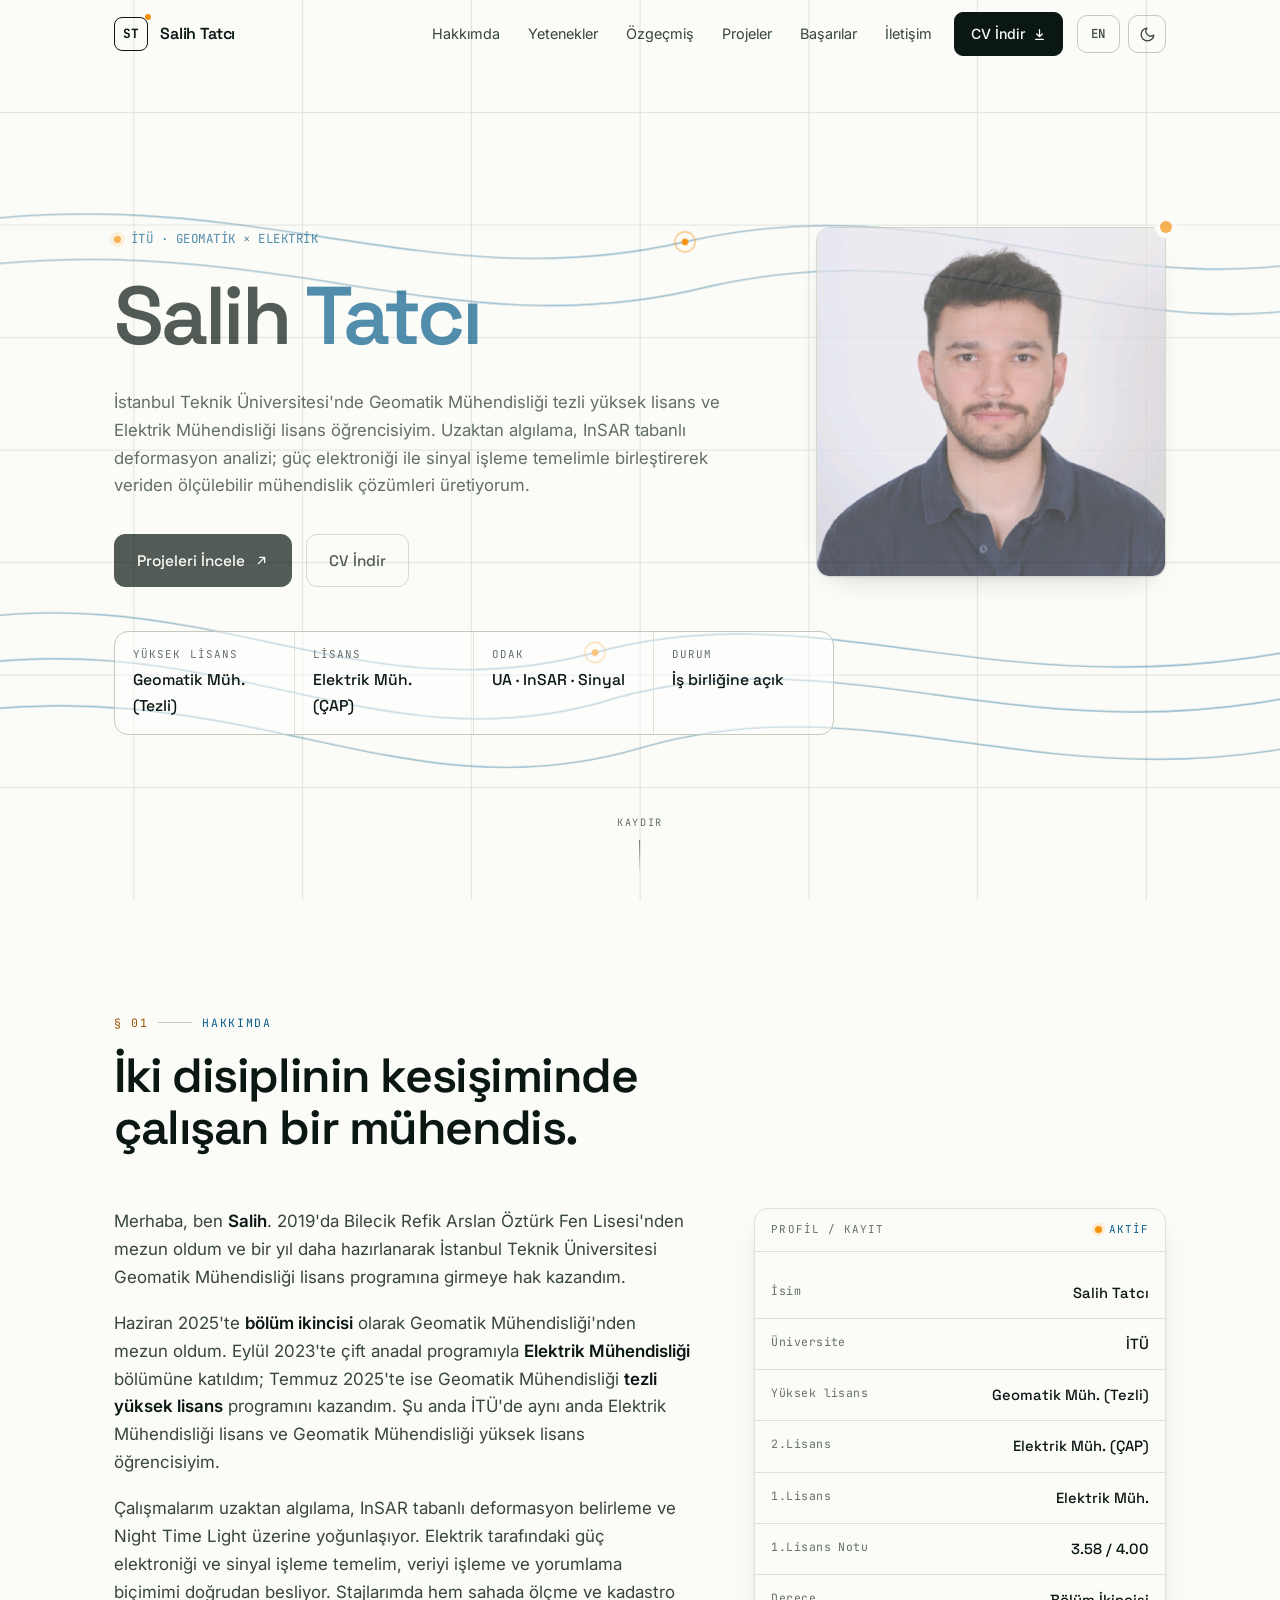
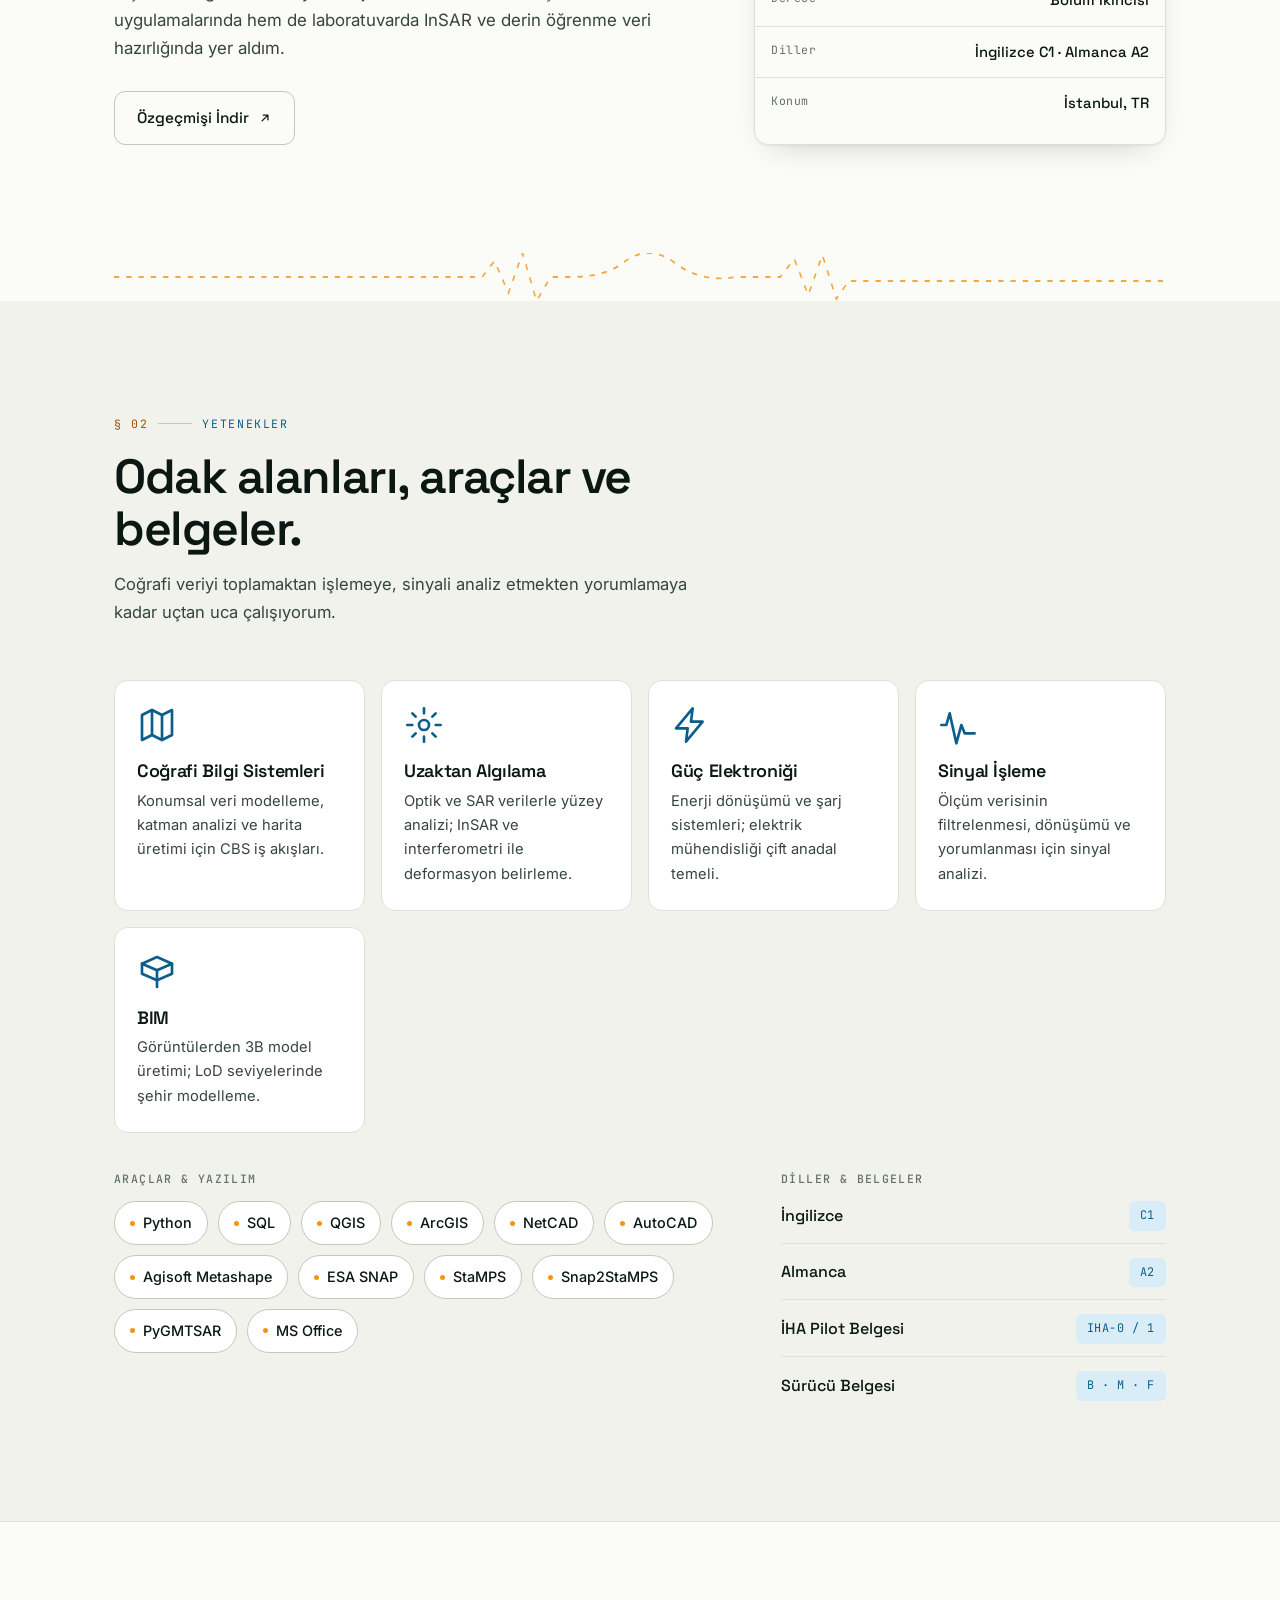
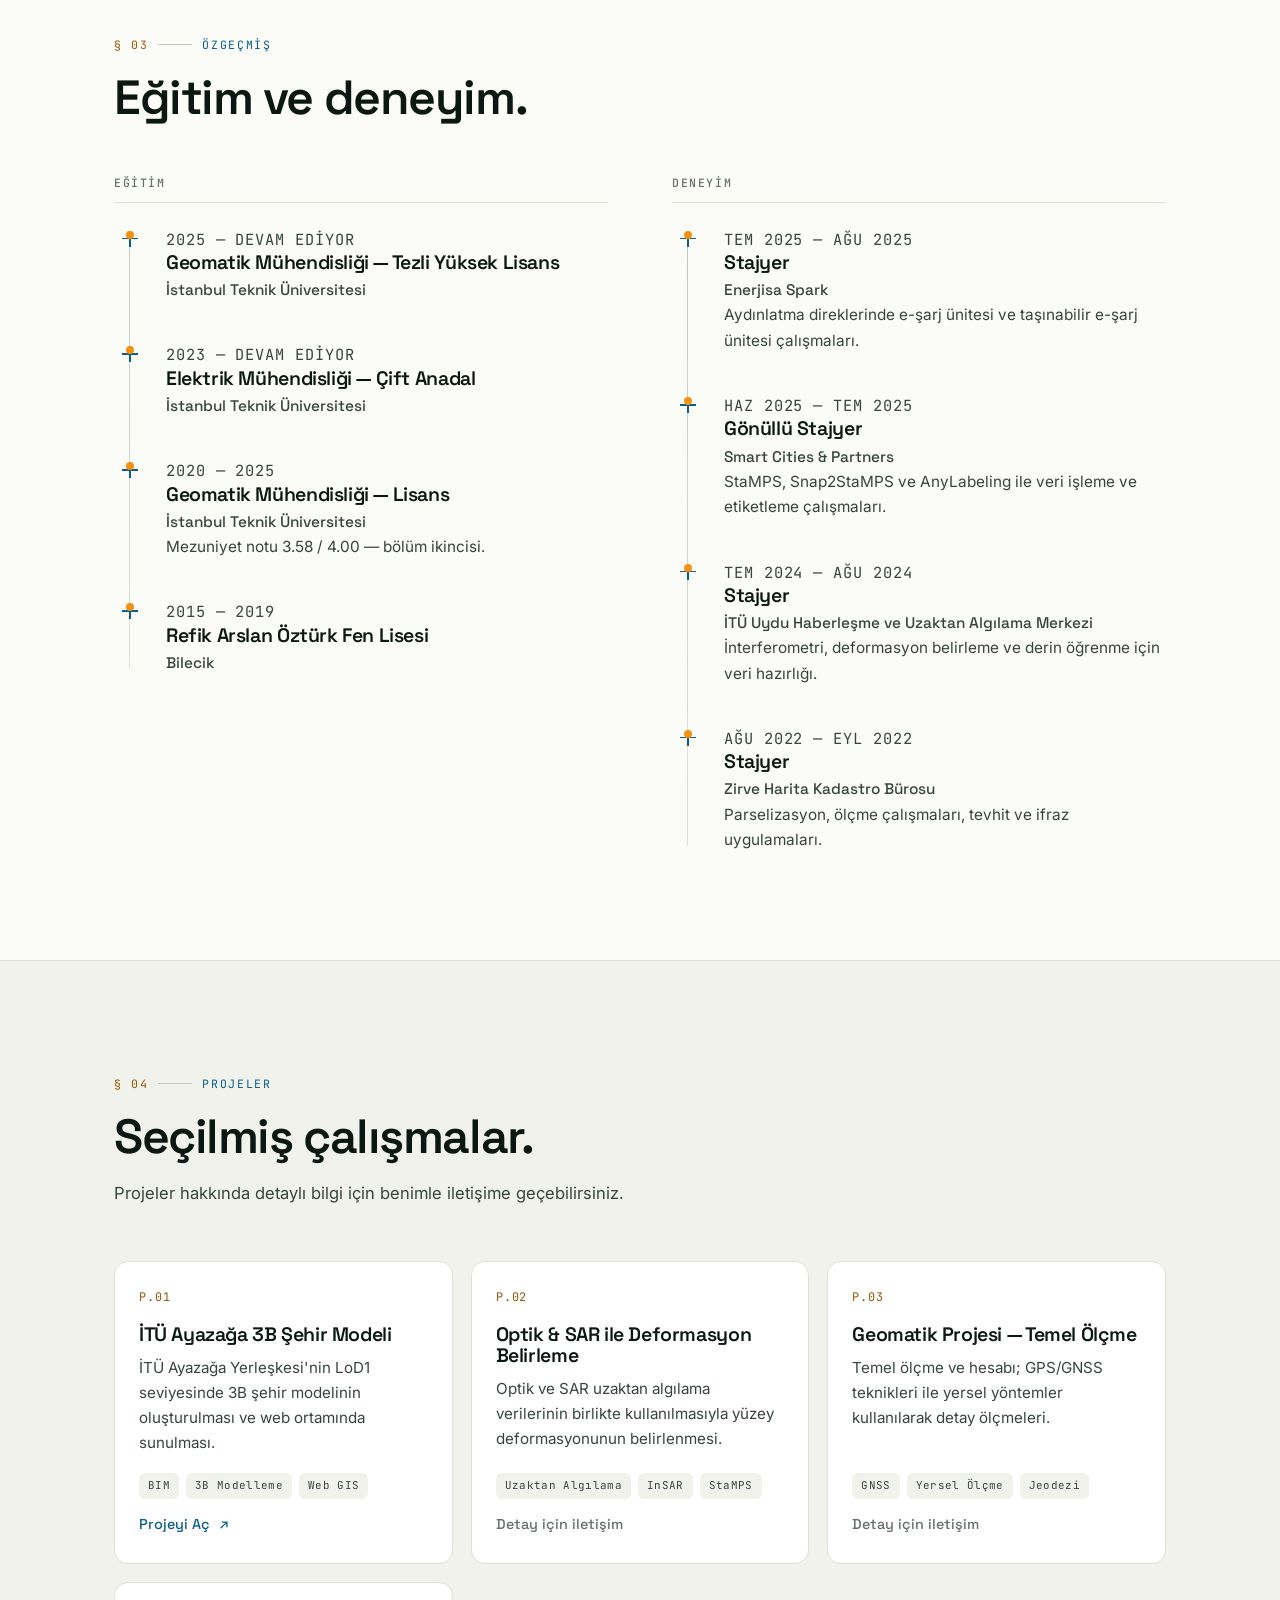
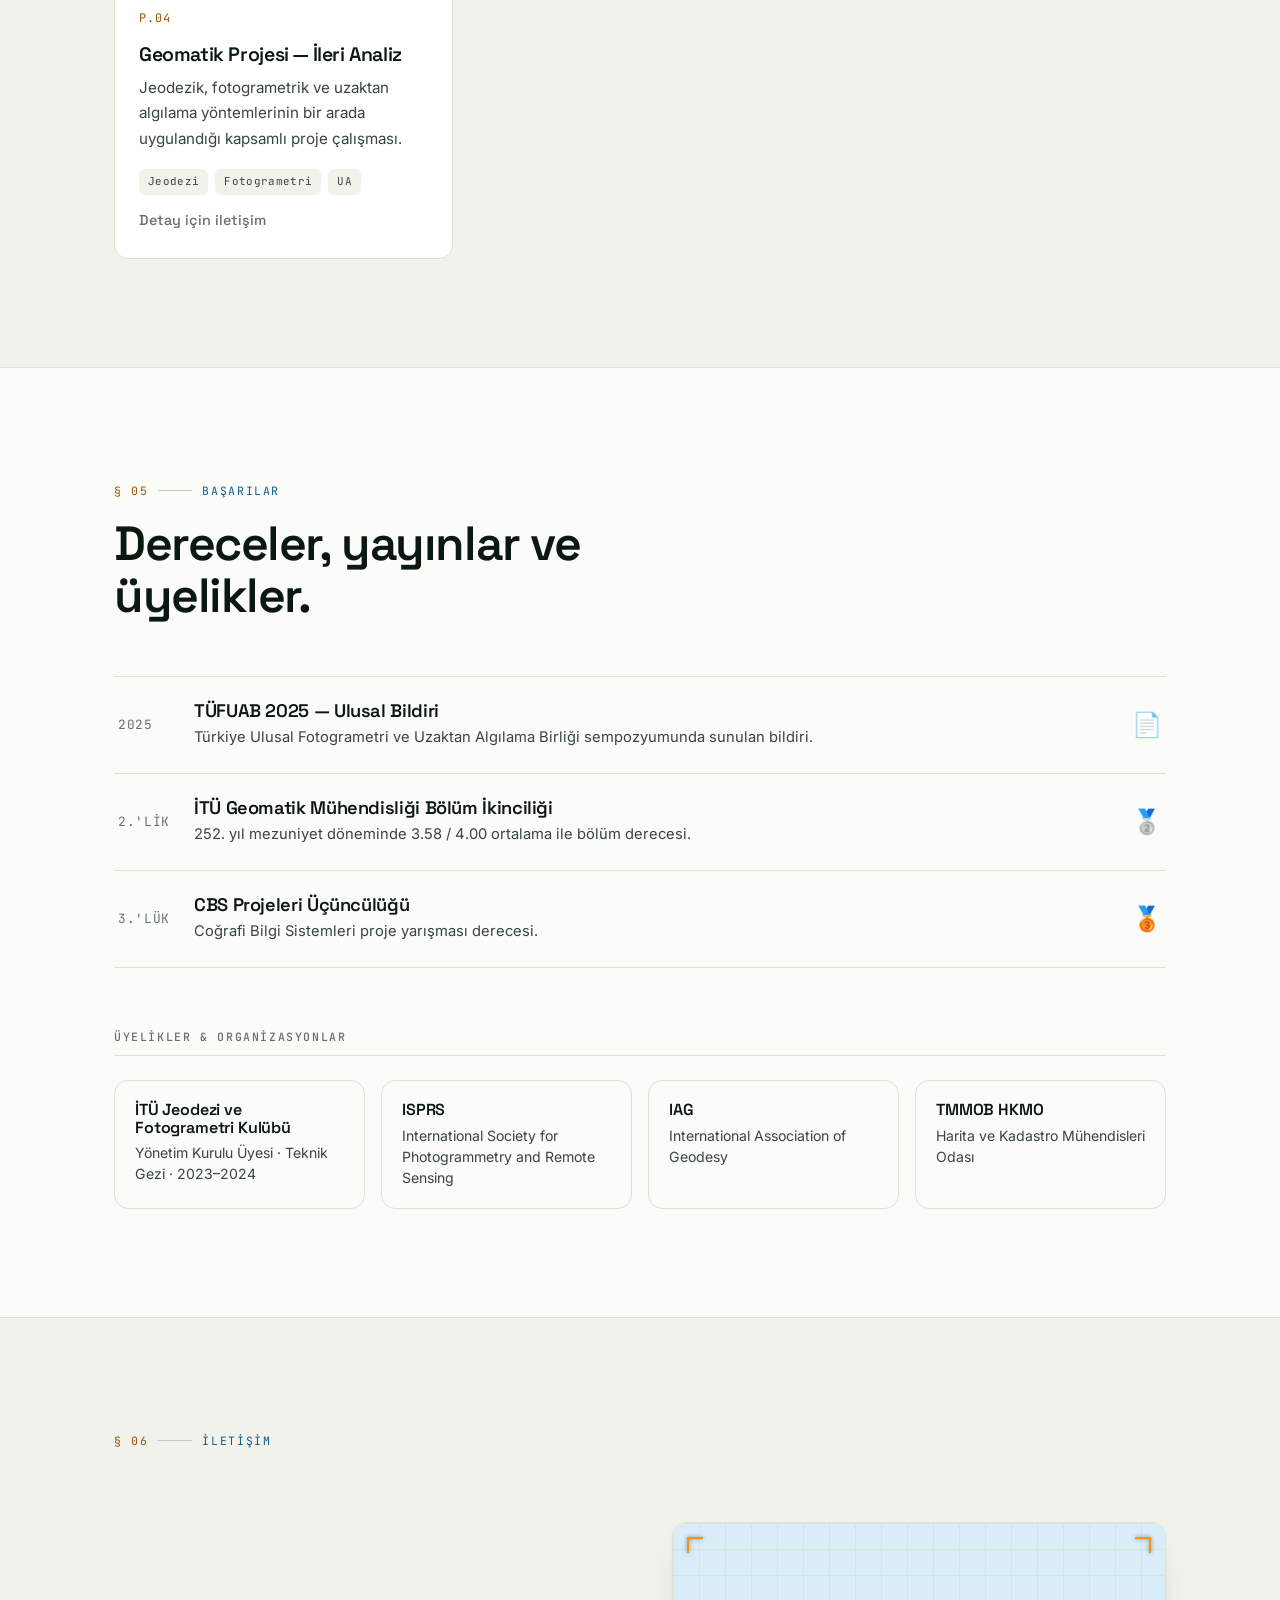
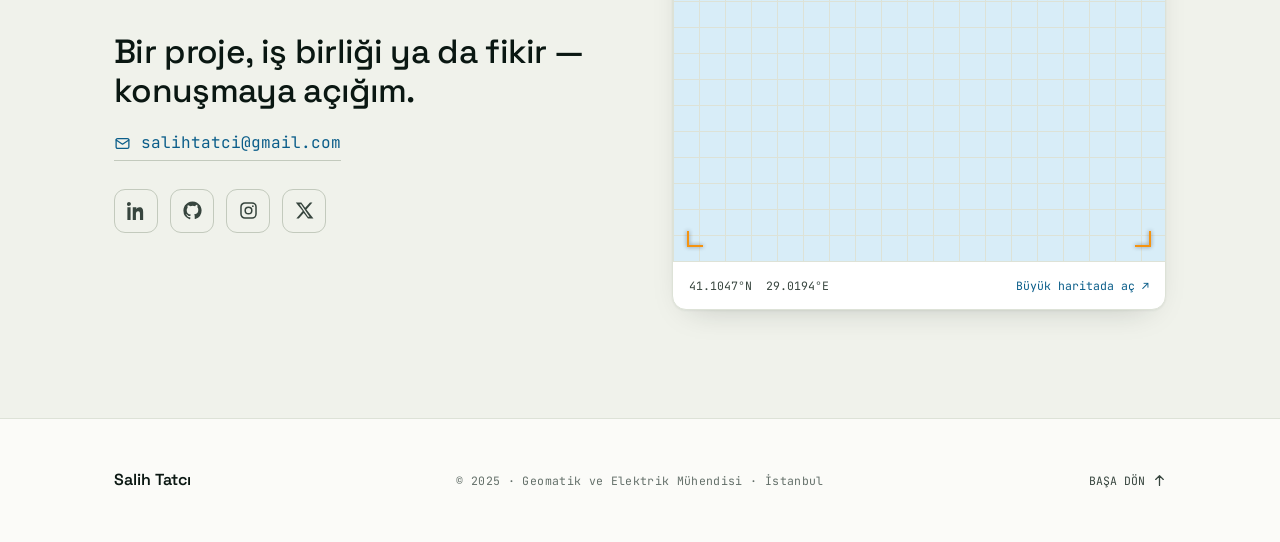
==== commit 023c8e8a: "Update educational background and project tags" ====
--- a/index.html
+++ b/index.html
@@ -130,7 +130,7 @@
           <p class="hero__lead" data-reveal style="--reveal-delay:220ms">
             İstanbul Teknik Üniversitesi'nde Geomatik Mühendisliği tezli yüksek lisans ve
             Elektrik Mühendisliği lisans öğrencisiyim. Uzaktan algılama, InSAR tabanlı
-            deformasyon analizi ve fotogrametriyi; güç elektroniği ile sinyal işleme
+            deformasyon analizi; güç elektroniği ile sinyal işleme
             temelimle birleştirerek veriden ölçülebilir mühendislik çözümleri üretiyorum.
           </p>
 
@@ -198,7 +198,7 @@
             yüksek lisans öğrencisiyim.
           </p>
           <p>
-            Çalışmalarım uzaktan algılama, InSAR tabanlı deformasyon belirleme ve fotogrametri
+            Çalışmalarım uzaktan algılama, InSAR tabanlı deformasyon belirleme ve Night Time Light
             üzerine yoğunlaşıyor. Elektrik tarafındaki güç elektroniği ve sinyal işleme temelim,
             veriyi işleme ve yorumlama biçimimi doğrudan besliyor. Stajlarımda hem sahada
             ölçme ve kadastro uygulamalarında hem de laboratuvarda InSAR ve derin öğrenme
@@ -219,8 +219,9 @@
             <div class="spec__row"><dt>İsim</dt><dd>Salih Tatcı</dd></div>
             <div class="spec__row"><dt>Üniversite</dt><dd>İTÜ</dd></div>
             <div class="spec__row"><dt>Yüksek lisans</dt><dd>Geomatik Müh. (Tezli)</dd></div>
-            <div class="spec__row"><dt>Lisans</dt><dd>Elektrik Müh. (ÇAP)</dd></div>
-            <div class="spec__row"><dt>Lisans notu</dt><dd>3.58 / 4.00</dd></div>
+            <div class="spec__row"><dt>2.Lisans</dt><dd>Elektrik Müh. (ÇAP)</dd></div>
+            <div class="spec__row"><dt>1.Lisans</dt><dd>Elektrik Müh. </dd></div>
+            <div class="spec__row"><dt>1.Lisans Notu</dt><dd>3.58 / 4.00</dd></div>
             <div class="spec__row"><dt>Derece</dt><dd>Bölüm İkincisi</dd></div>
             <div class="spec__row"><dt>Diller</dt><dd>İngilizce C1 · Almanca A2</dd></div>
             <div class="spec__row"><dt>Konum</dt><dd>İstanbul, TR</dd></div>
@@ -284,7 +285,7 @@
           <div class="domain__icon" aria-hidden="true">
             <svg viewBox="0 0 24 24" fill="none" stroke="currentColor" stroke-width="1.6" stroke-linecap="round" stroke-linejoin="round"><path d="M3 7 12 3l9 4-9 4-9-4Z"/><path d="M3 7v6l9 4 9-4V7"/><path d="M12 11v10"/></svg>
           </div>
-          <h3>Fotogrametri</h3>
+          <h3>BIM</h3>
           <p>Görüntülerden 3B model üretimi; LoD seviyelerinde şehir modelleme.</p>
         </article>
       </div>
@@ -441,7 +442,7 @@
           <span class="project__idx">P.01</span>
           <h3>İTÜ Ayazağa 3B Şehir Modeli</h3>
           <p>İTÜ Ayazağa Yerleşkesi'nin LoD1 seviyesinde 3B şehir modelinin oluşturulması ve web ortamında sunulması.</p>
-          <div class="project__tags"><span>Fotogrametri</span><span>3B Modelleme</span><span>Web GIS</span></div>
+          <div class="project__tags"><span>BIM</span><span>3B Modelleme</span><span>Web GIS</span></div>
           <a class="project__link" href="https://sites.google.com/view/itu3dkampusmodeliekip5/ana-sayfa" target="_blank" rel="noopener">
             Projeyi Aç
             <svg class="arrow" width="14" height="14" viewBox="0 0 24 24" fill="none" stroke="currentColor" stroke-width="2.2" stroke-linecap="round" stroke-linejoin="round"><path d="M7 17L17 7M9 7h8v8"/></svg>
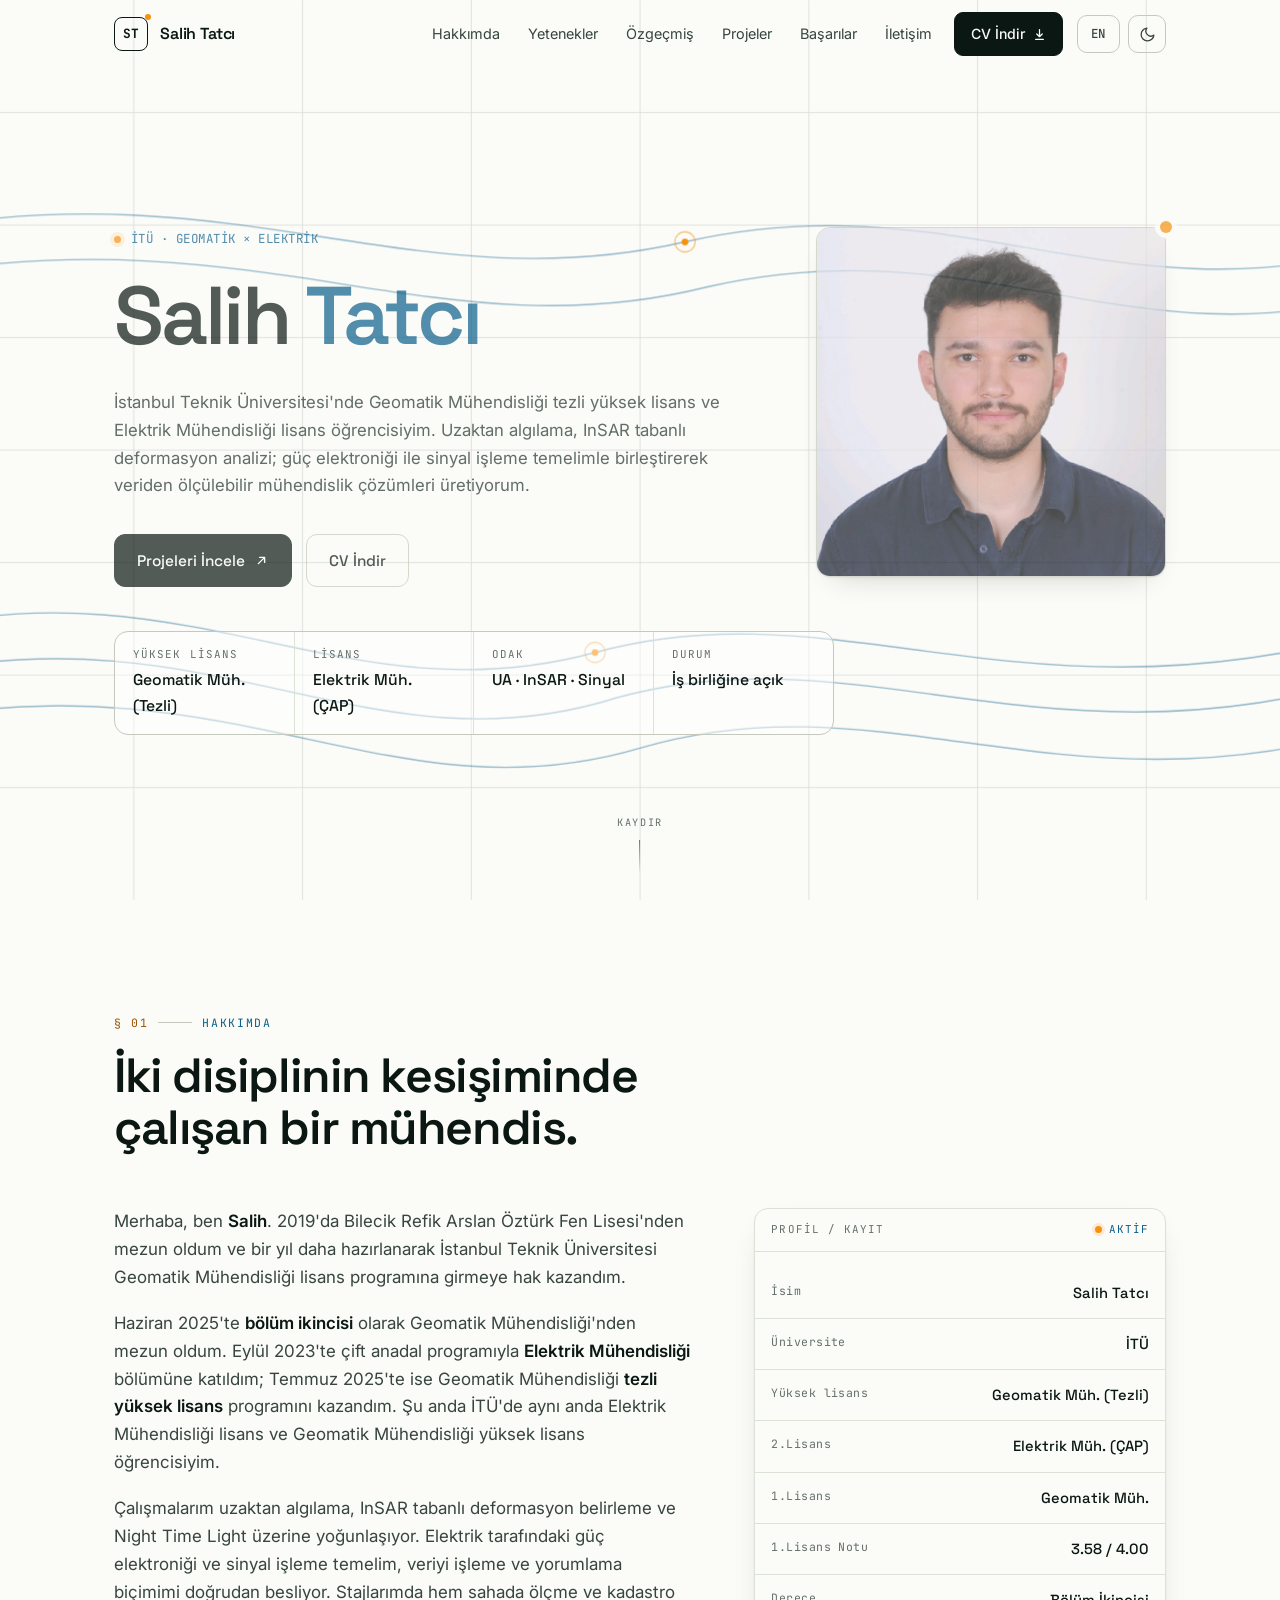
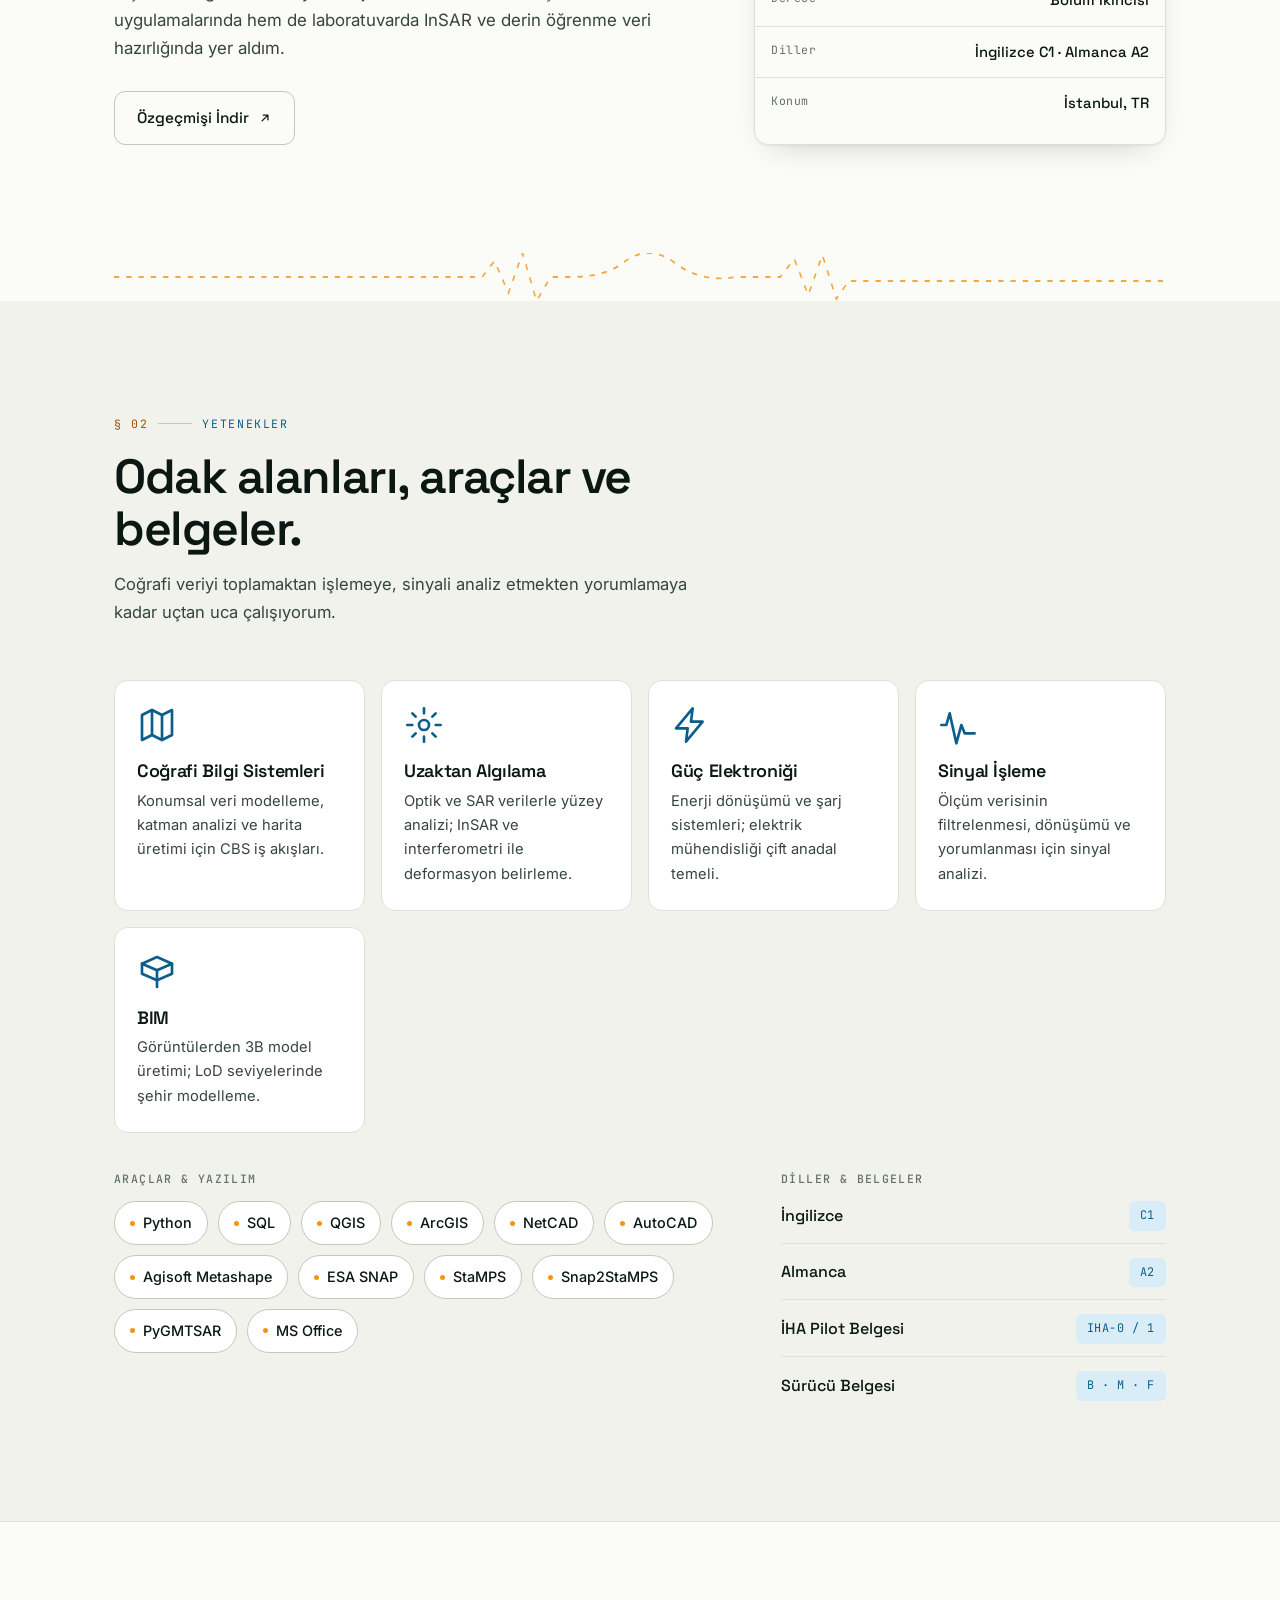
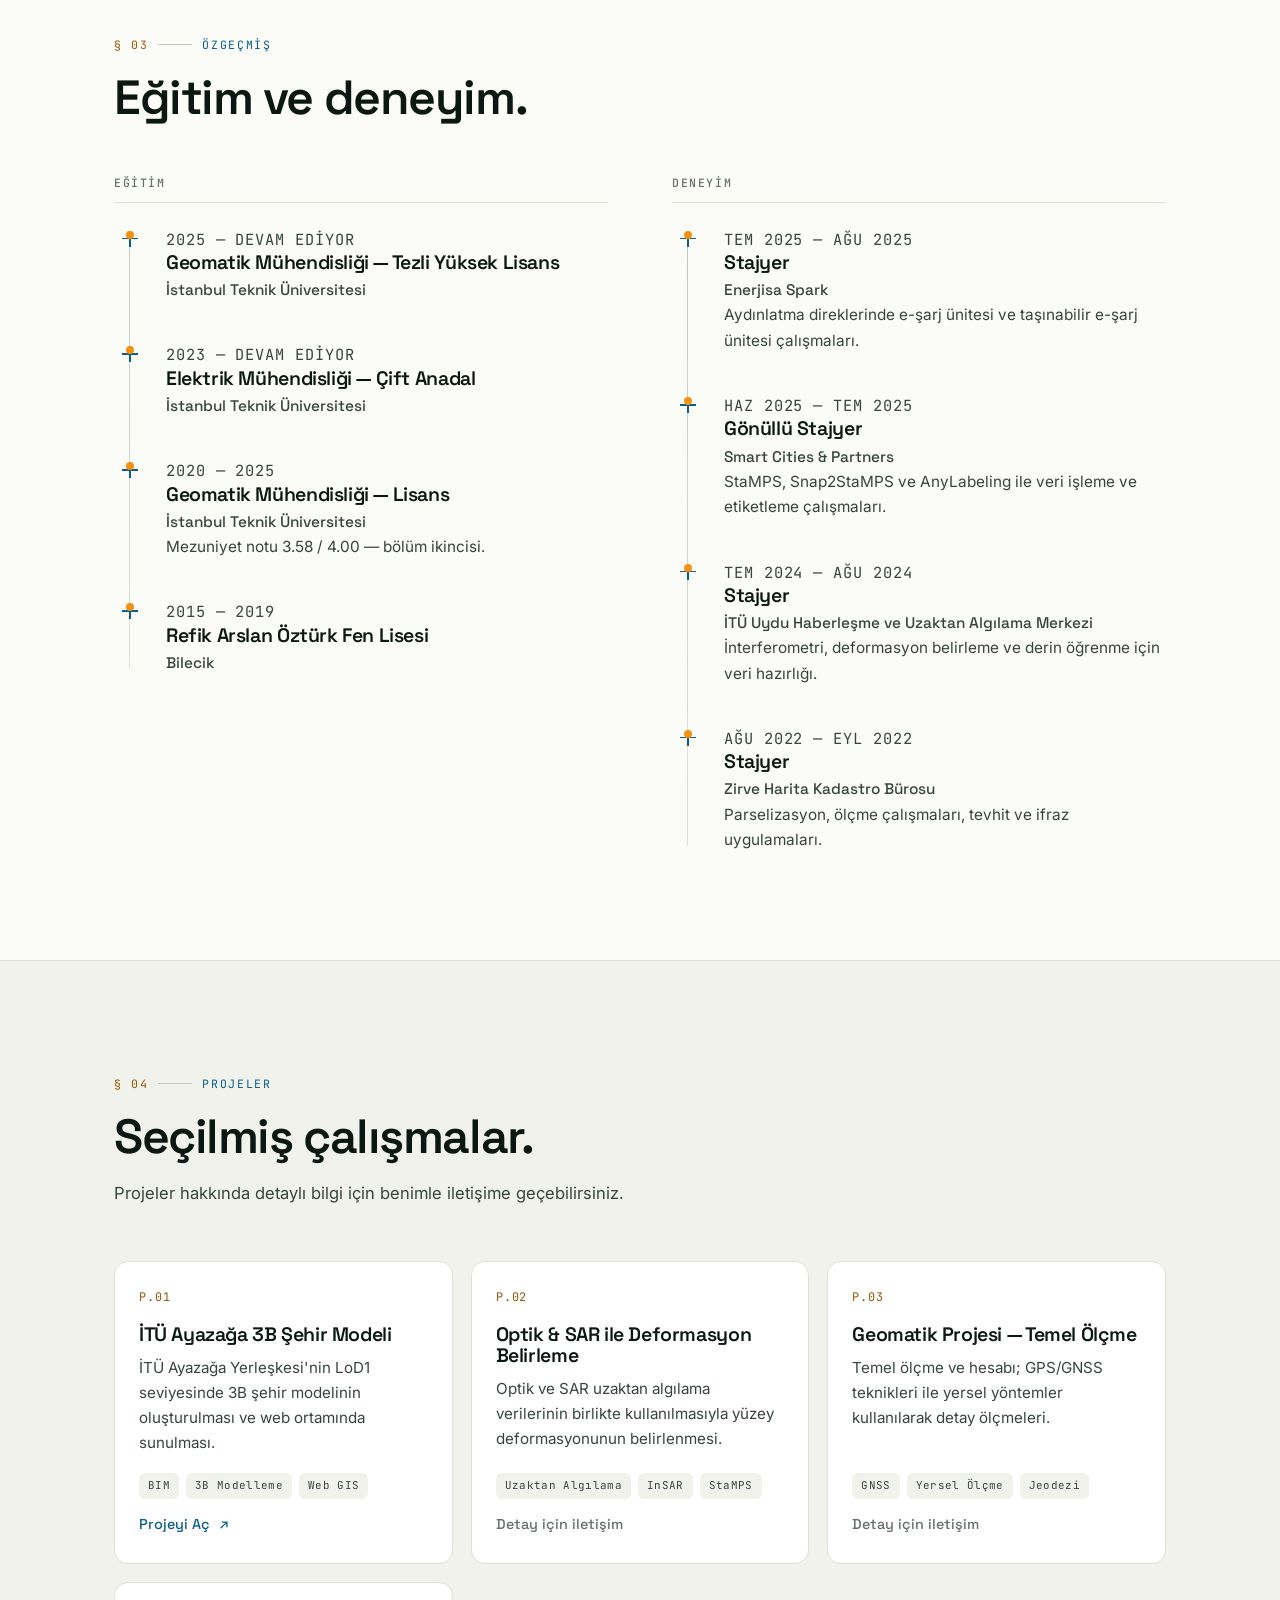
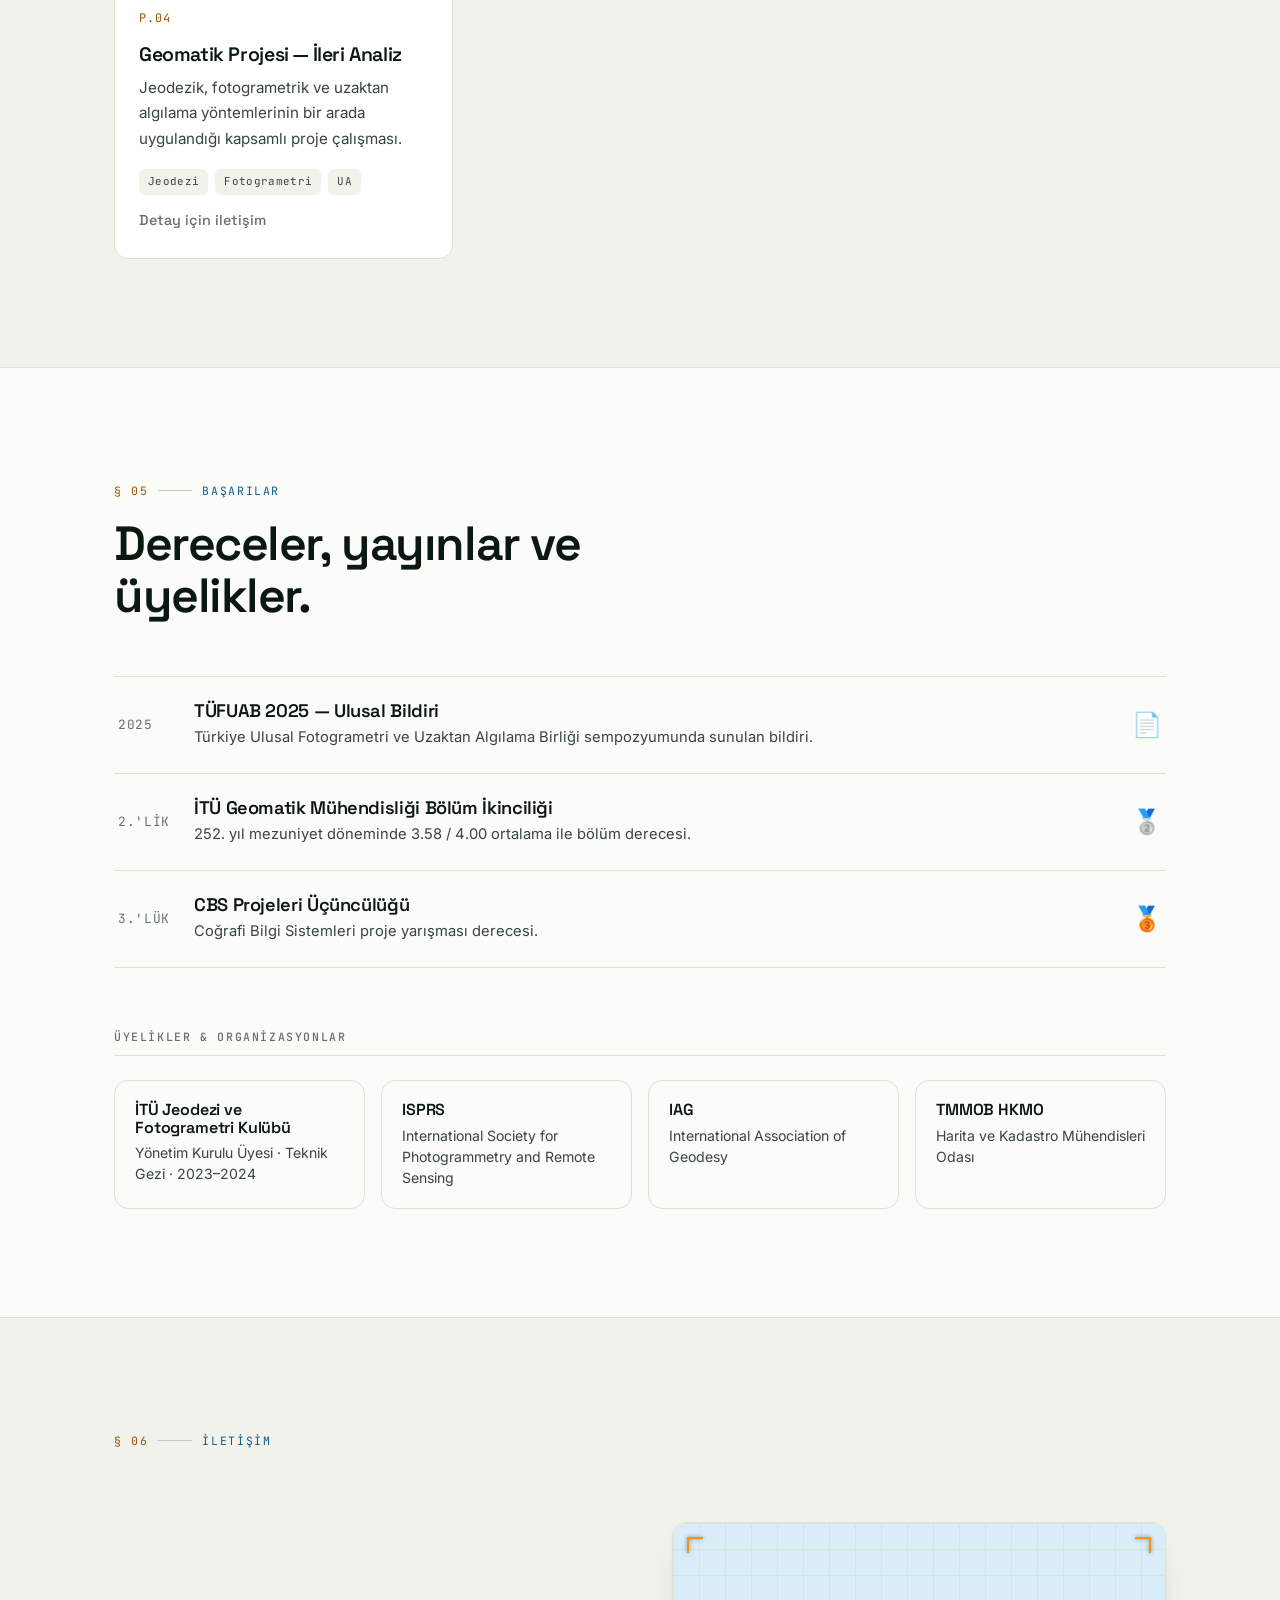
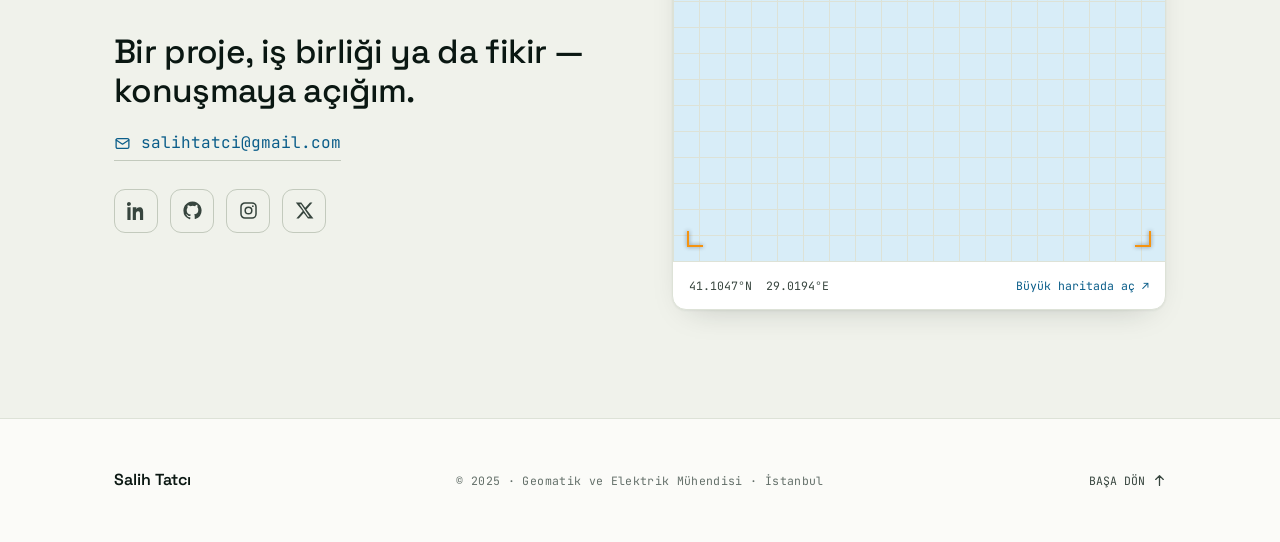
==== commit 83ab75fa: "Update index.html" ====
--- a/index.html
+++ b/index.html
@@ -220,7 +220,7 @@
             <div class="spec__row"><dt>Üniversite</dt><dd>İTÜ</dd></div>
             <div class="spec__row"><dt>Yüksek lisans</dt><dd>Geomatik Müh. (Tezli)</dd></div>
             <div class="spec__row"><dt>2.Lisans</dt><dd>Elektrik Müh. (ÇAP)</dd></div>
-            <div class="spec__row"><dt>1.Lisans</dt><dd>Elektrik Müh. </dd></div>
+            <div class="spec__row"><dt>1.Lisans</dt><dd>Geomatik Müh. </dd></div>
             <div class="spec__row"><dt>1.Lisans Notu</dt><dd>3.58 / 4.00</dd></div>
             <div class="spec__row"><dt>Derece</dt><dd>Bölüm İkincisi</dd></div>
             <div class="spec__row"><dt>Diller</dt><dd>İngilizce C1 · Almanca A2</dd></div>
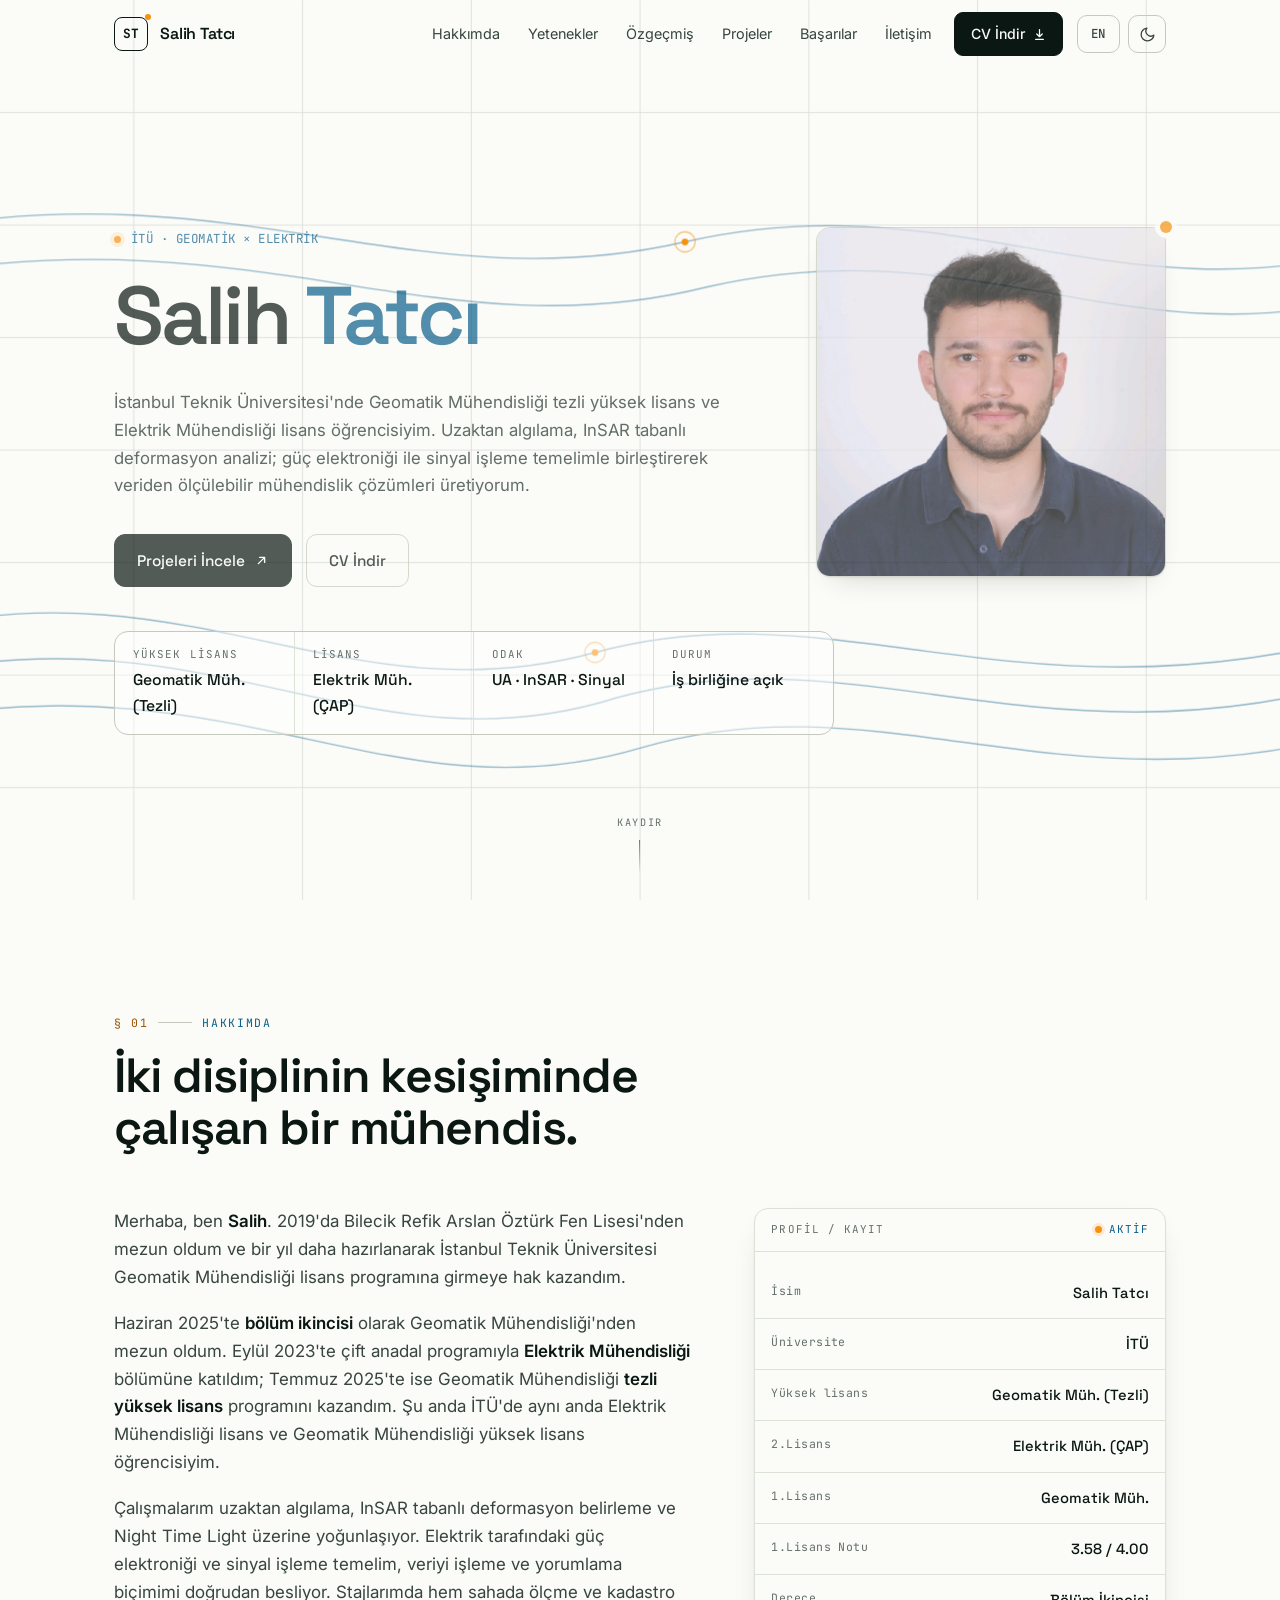
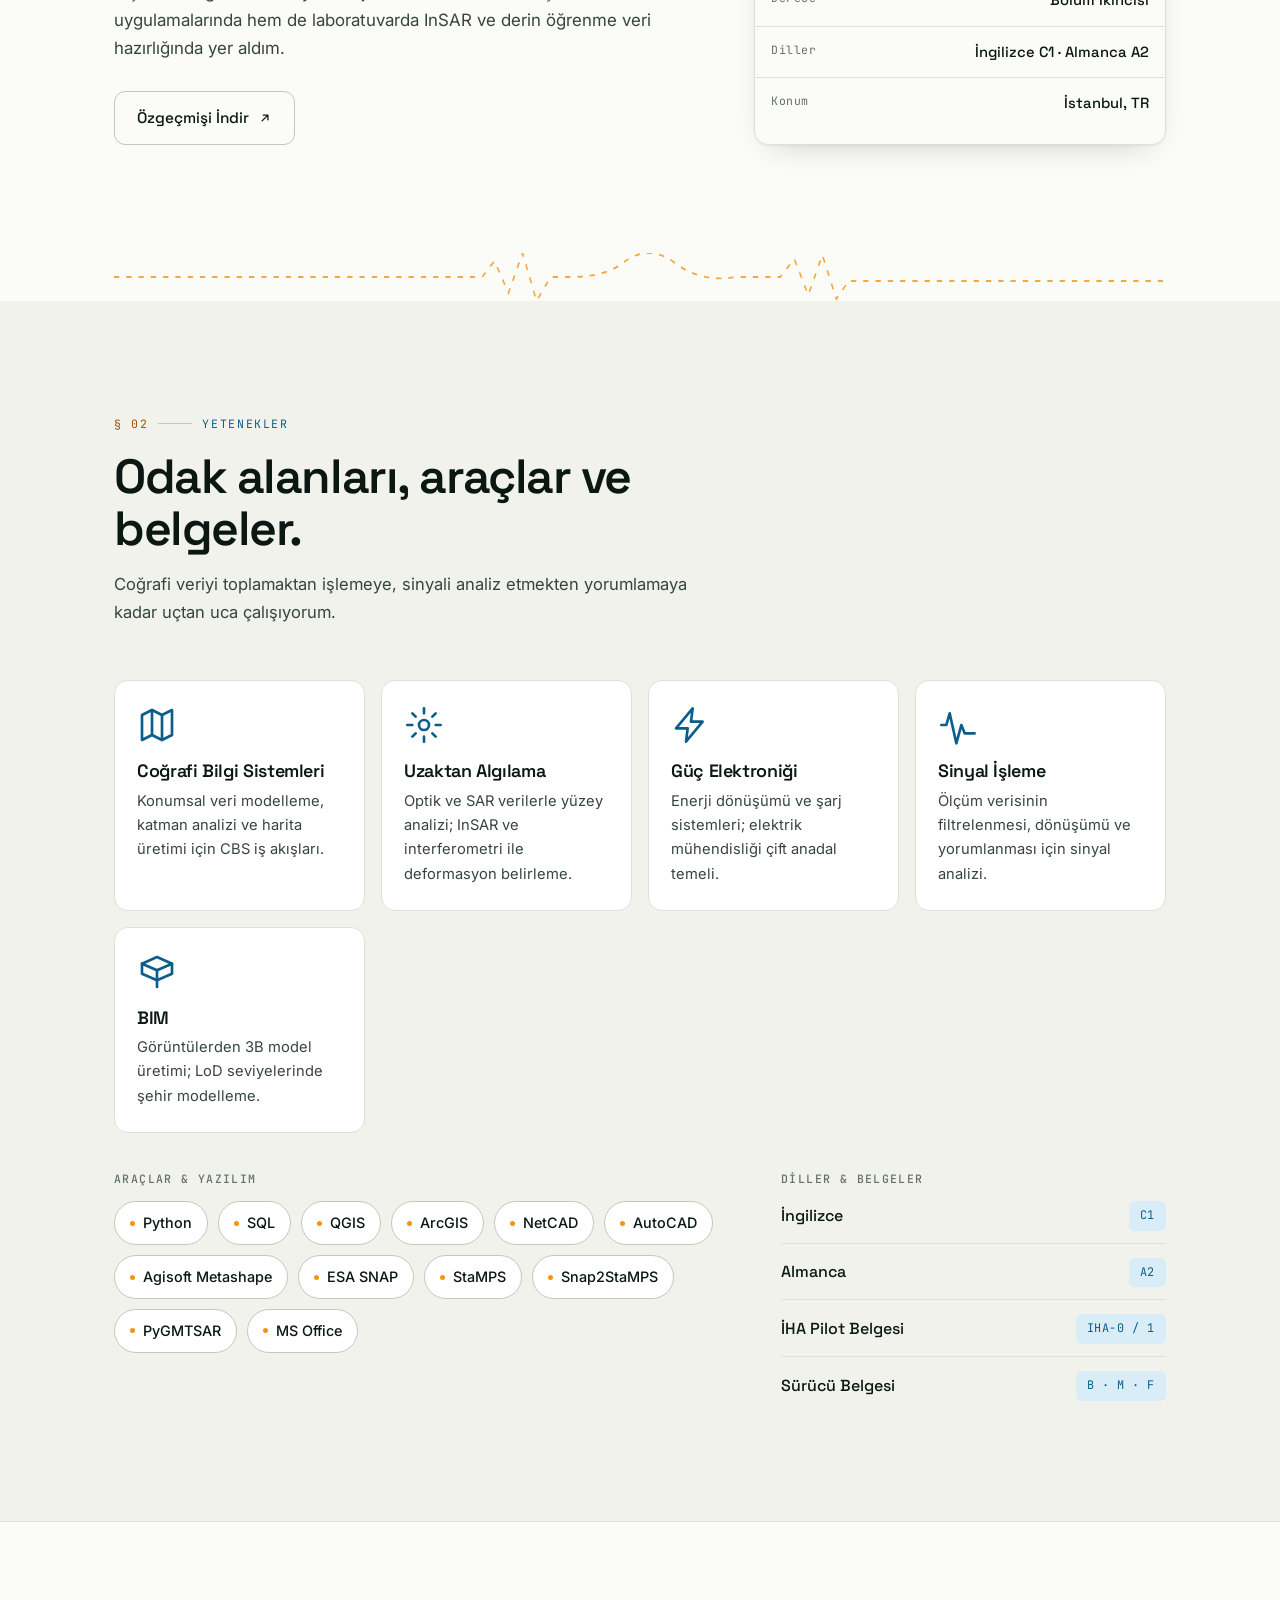
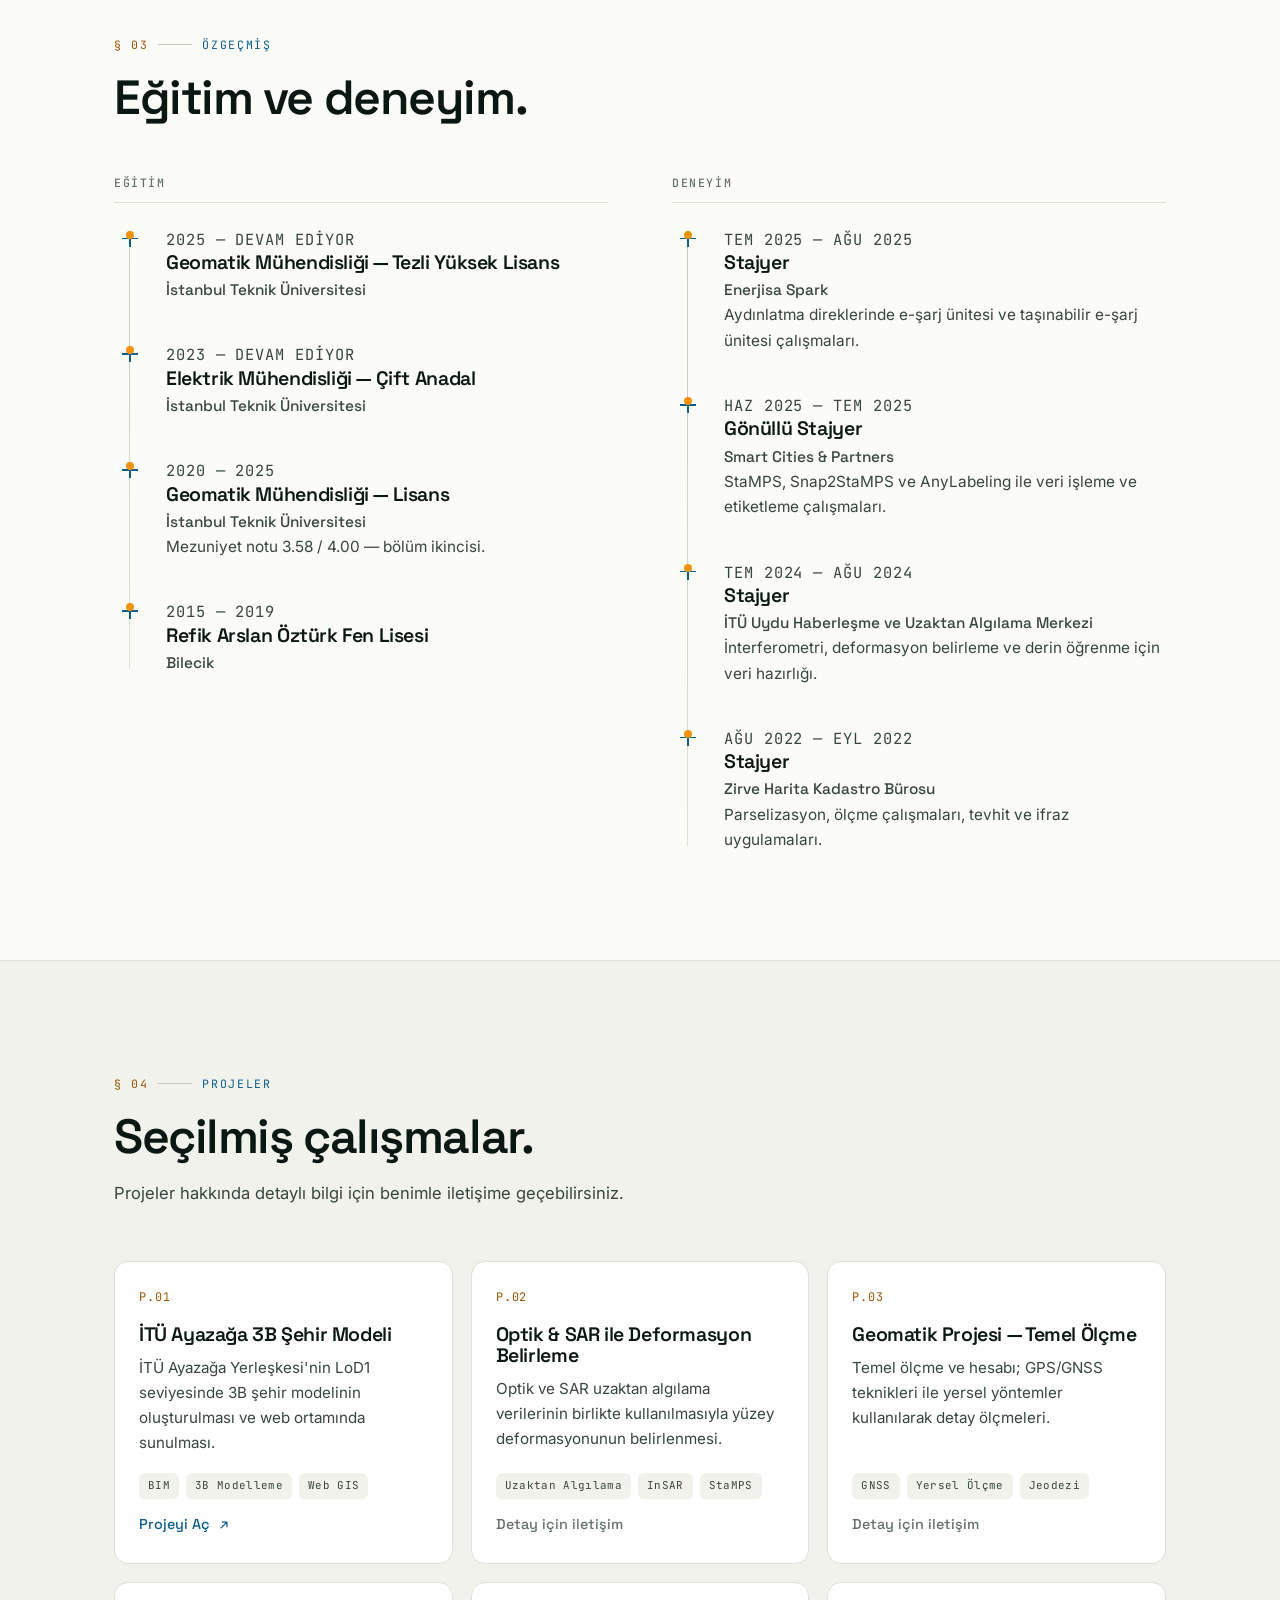
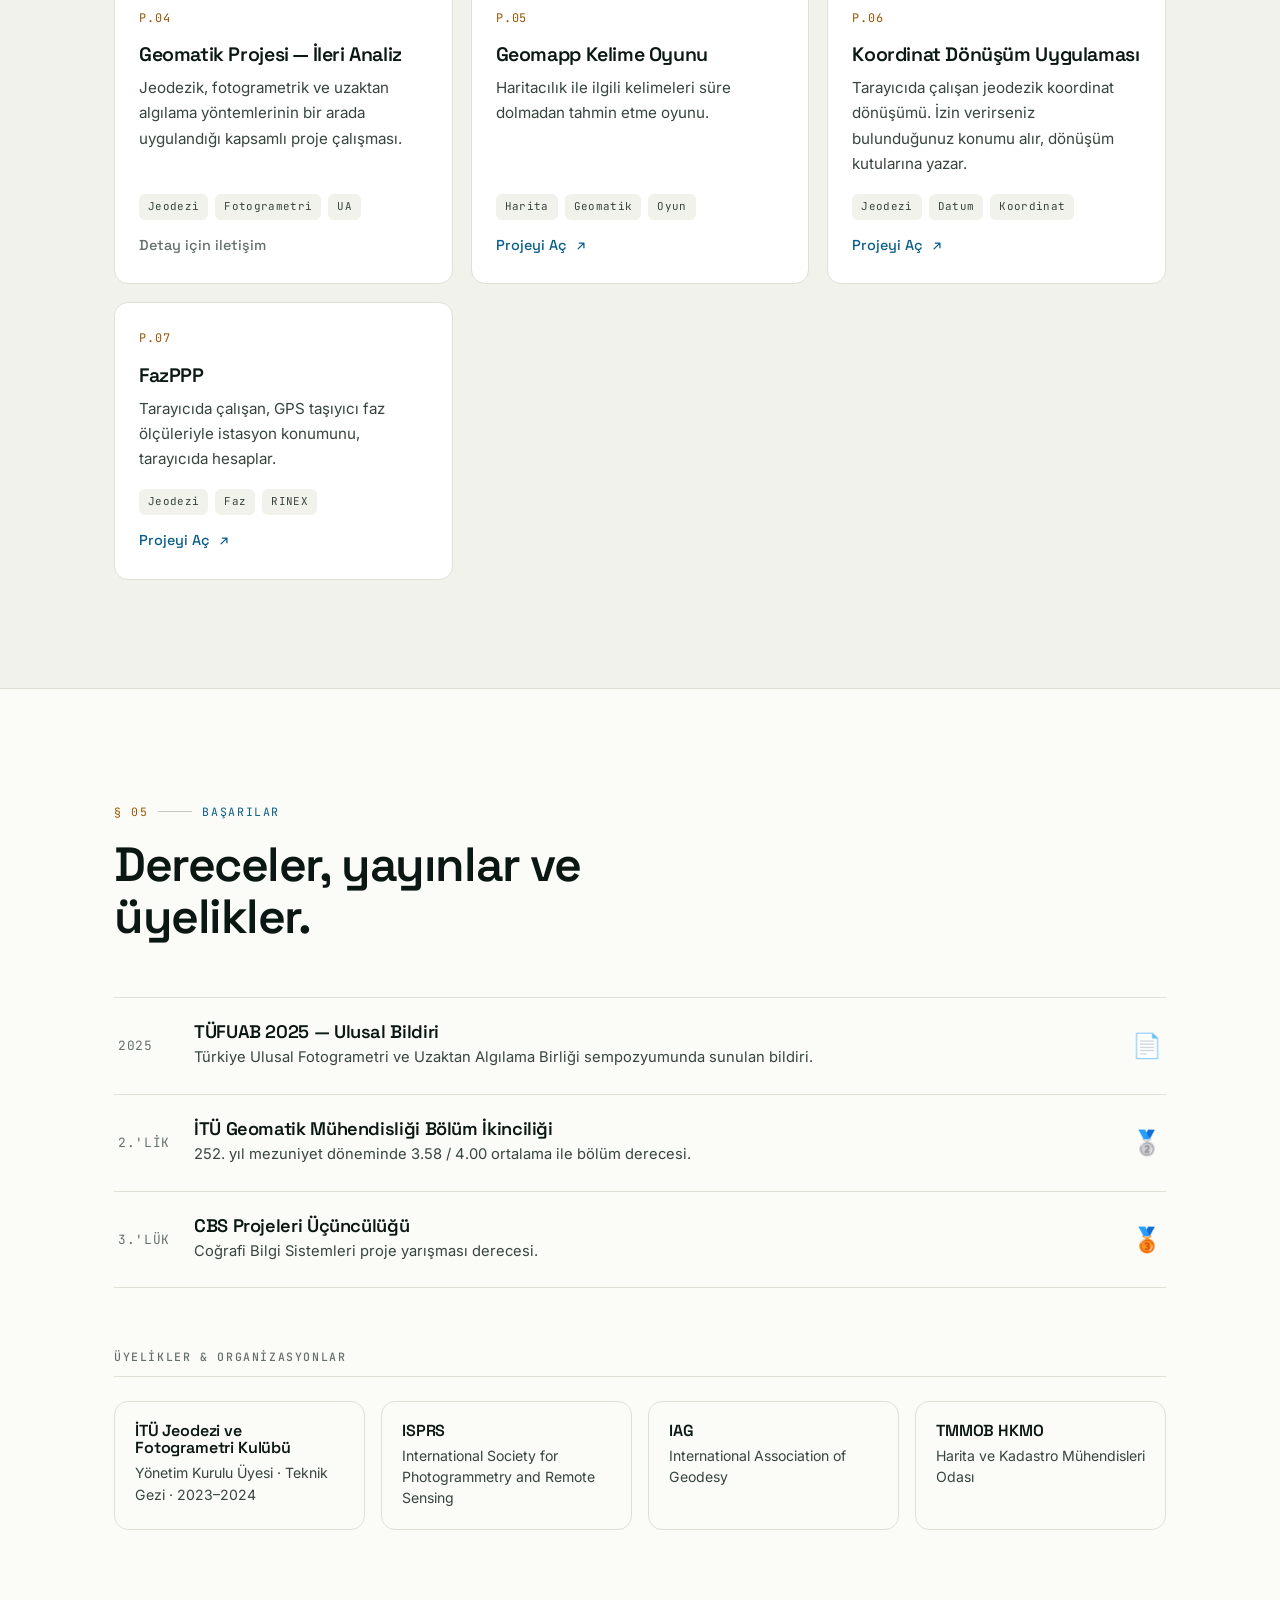
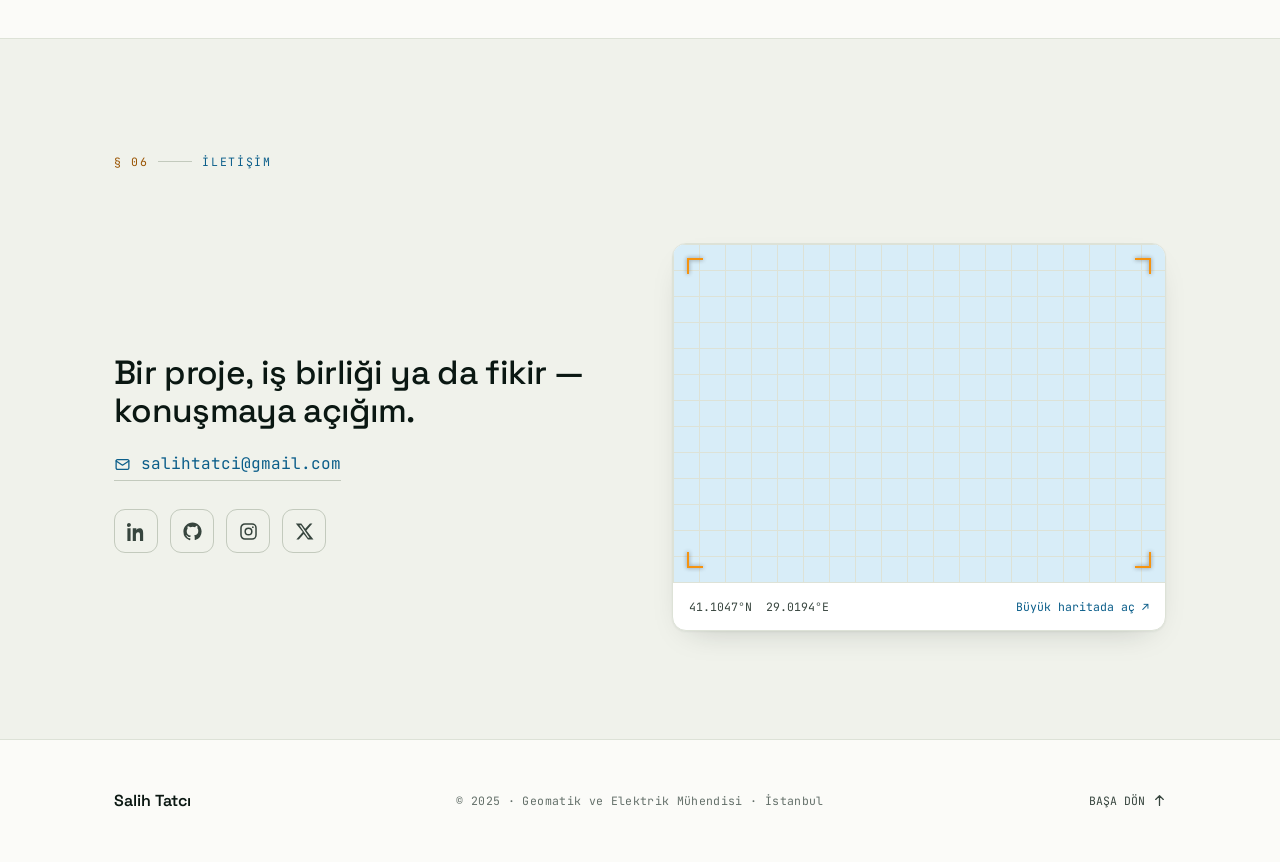
==== commit b95e78d0: "Add new projects to index.html" ====
--- a/index.html
+++ b/index.html
@@ -472,6 +472,39 @@
           <div class="project__tags"><span>Jeodezi</span><span>Fotogrametri</span><span>UA</span></div>
           <span class="project__link project__link--muted">Detay için iletişim</span>
         </article>
+
+        <article class="project" data-reveal style="--reveal-delay:0ms">
+          <span class="project__idx">P.05</span>
+          <h3>Geomapp Kelime Oyunu</h3>
+          <p>Haritacılık ile ilgili kelimeleri süre dolmadan tahmin etme oyunu.</p>
+          <div class="project__tags"><span>Harita</span><span>Geomatik</span><span>Oyun</span></div>
+          <a class="project__link" href="https://salihtatci.github.io/geomapp/" target="_blank" rel="noopener">
+            Projeyi Aç
+            <svg class="arrow" width="14" height="14" viewBox="0 0 24 24" fill="none" stroke="currentColor" stroke-width="2.2" stroke-linecap="round" stroke-linejoin="round"><path d="M7 17L17 7M9 7h8v8"/></svg>
+          </a>
+        </article>
+        
+        <article class="project" data-reveal style="--reveal-delay:0ms">
+          <span class="project__idx">P.06</span>
+          <h3>Koordinat Dönüşüm Uygulaması</h3>
+          <p>Tarayıcıda çalışan jeodezik koordinat dönüşümü. İzin verirseniz bulunduğunuz konumu alır, dönüşüm kutularına yazar.</p>
+          <div class="project__tags"><span>Jeodezi</span><span>Datum</span><span>Koordinat</span></div>
+          <a class="project__link" href="https://salihtatci.github.io/new_coordinate_trans_web/" target="_blank" rel="noopener">
+            Projeyi Aç
+            <svg class="arrow" width="14" height="14" viewBox="0 0 24 24" fill="none" stroke="currentColor" stroke-width="2.2" stroke-linecap="round" stroke-linejoin="round"><path d="M7 17L17 7M9 7h8v8"/></svg>
+          </a>
+        </article>
+
+        <article class="project" data-reveal style="--reveal-delay:0ms">
+          <span class="project__idx">P.07</span>
+          <h3>FazPPP</h3>
+          <p>Tarayıcıda çalışan, GPS taşıyıcı faz ölçüleriyle istasyon konumunu, tarayıcıda hesaplar.</p>
+          <div class="project__tags"><span>Jeodezi</span><span>Faz</span><span>RINEX</span></div>
+          <a class="project__link" href="https://salihtatci.github.io/fazPPP/" target="_blank" rel="noopener">
+            Projeyi Aç
+            <svg class="arrow" width="14" height="14" viewBox="0 0 24 24" fill="none" stroke="currentColor" stroke-width="2.2" stroke-linecap="round" stroke-linejoin="round"><path d="M7 17L17 7M9 7h8v8"/></svg>
+          </a>
+        </article>
       </div>
     </div>
   </section>
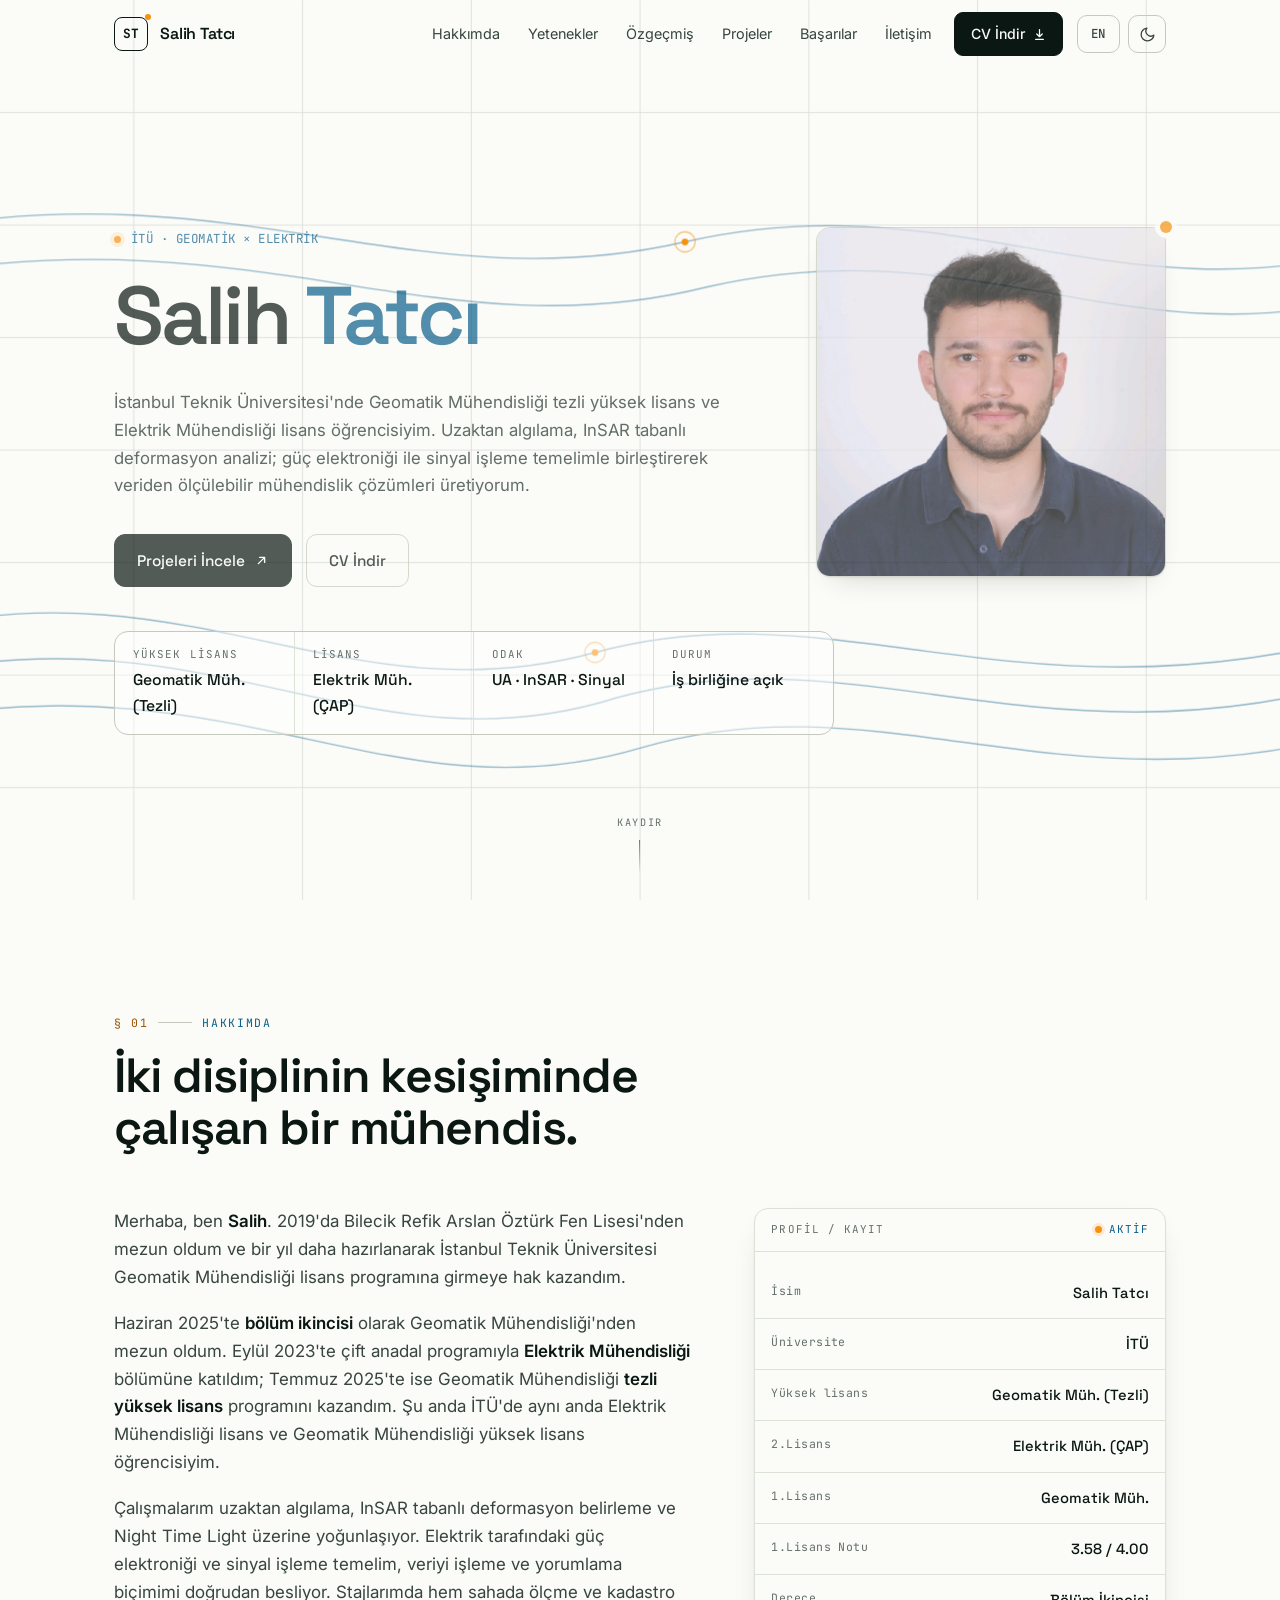
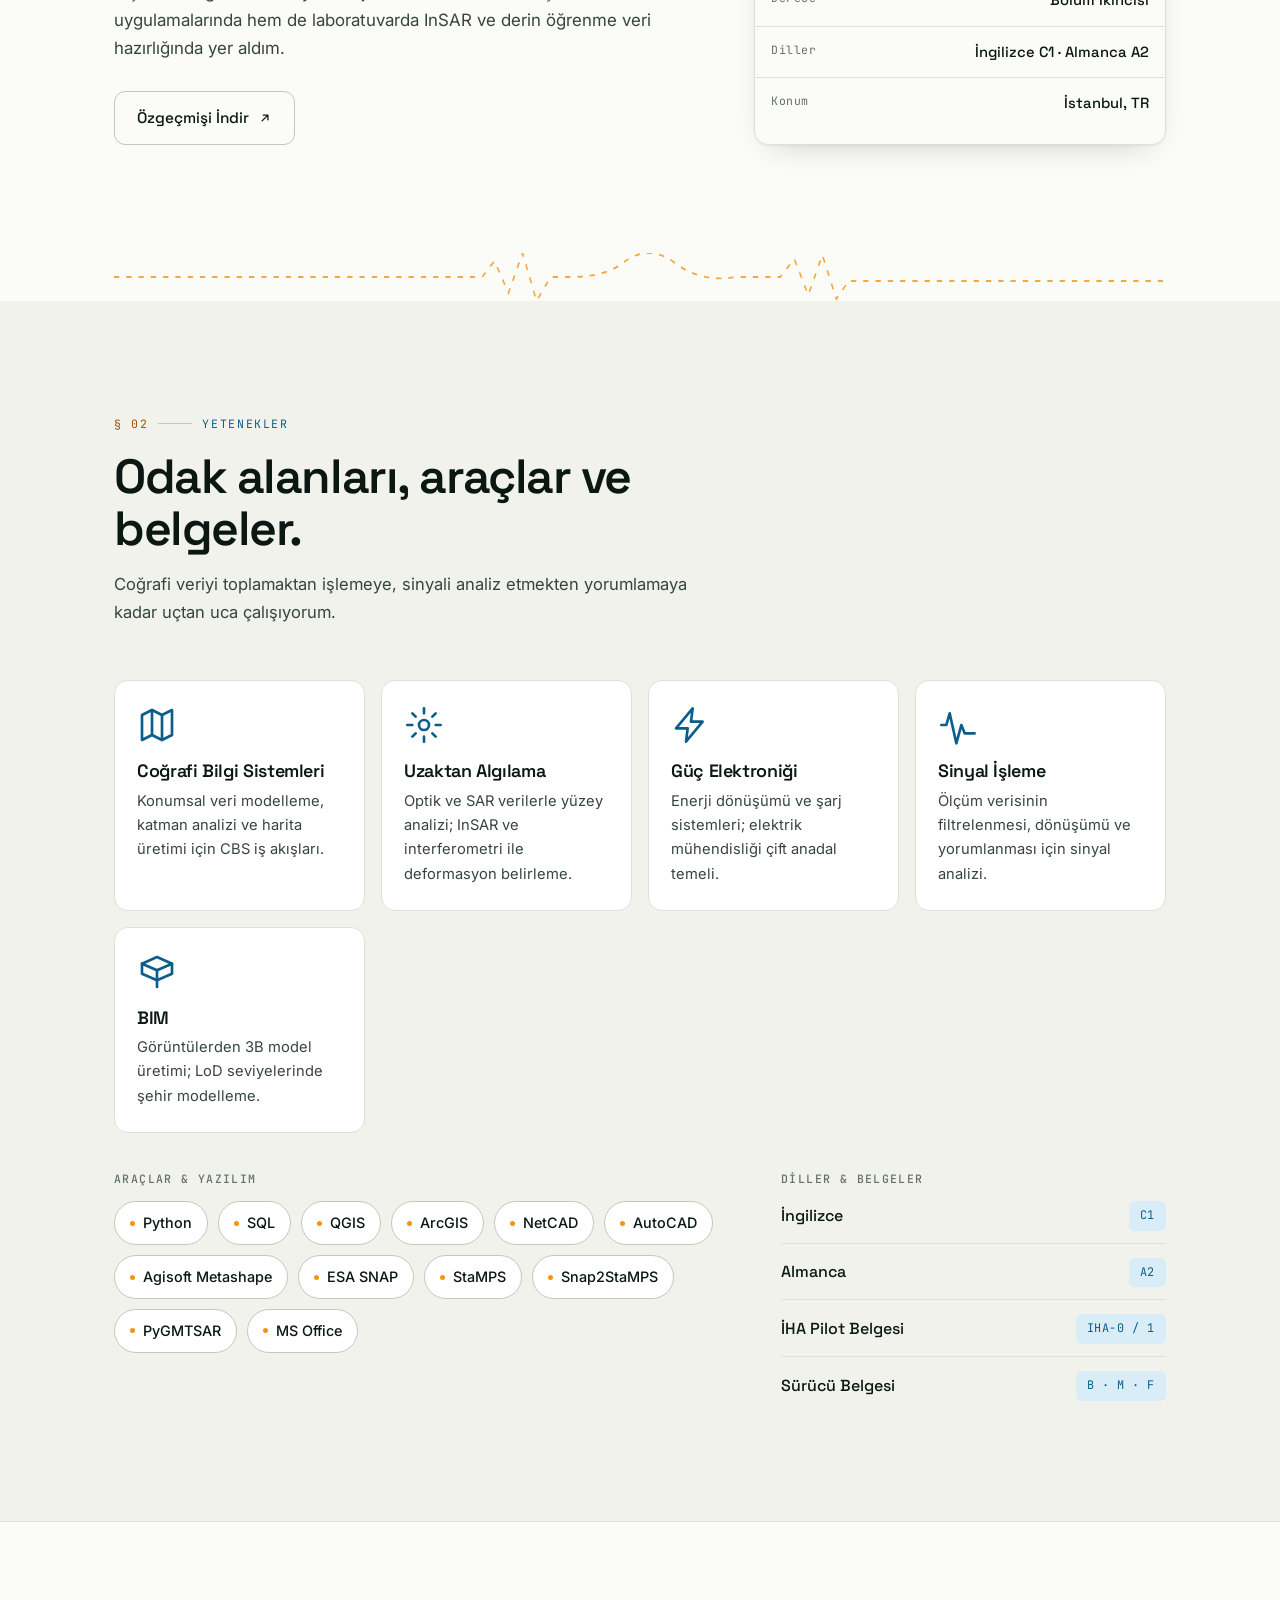
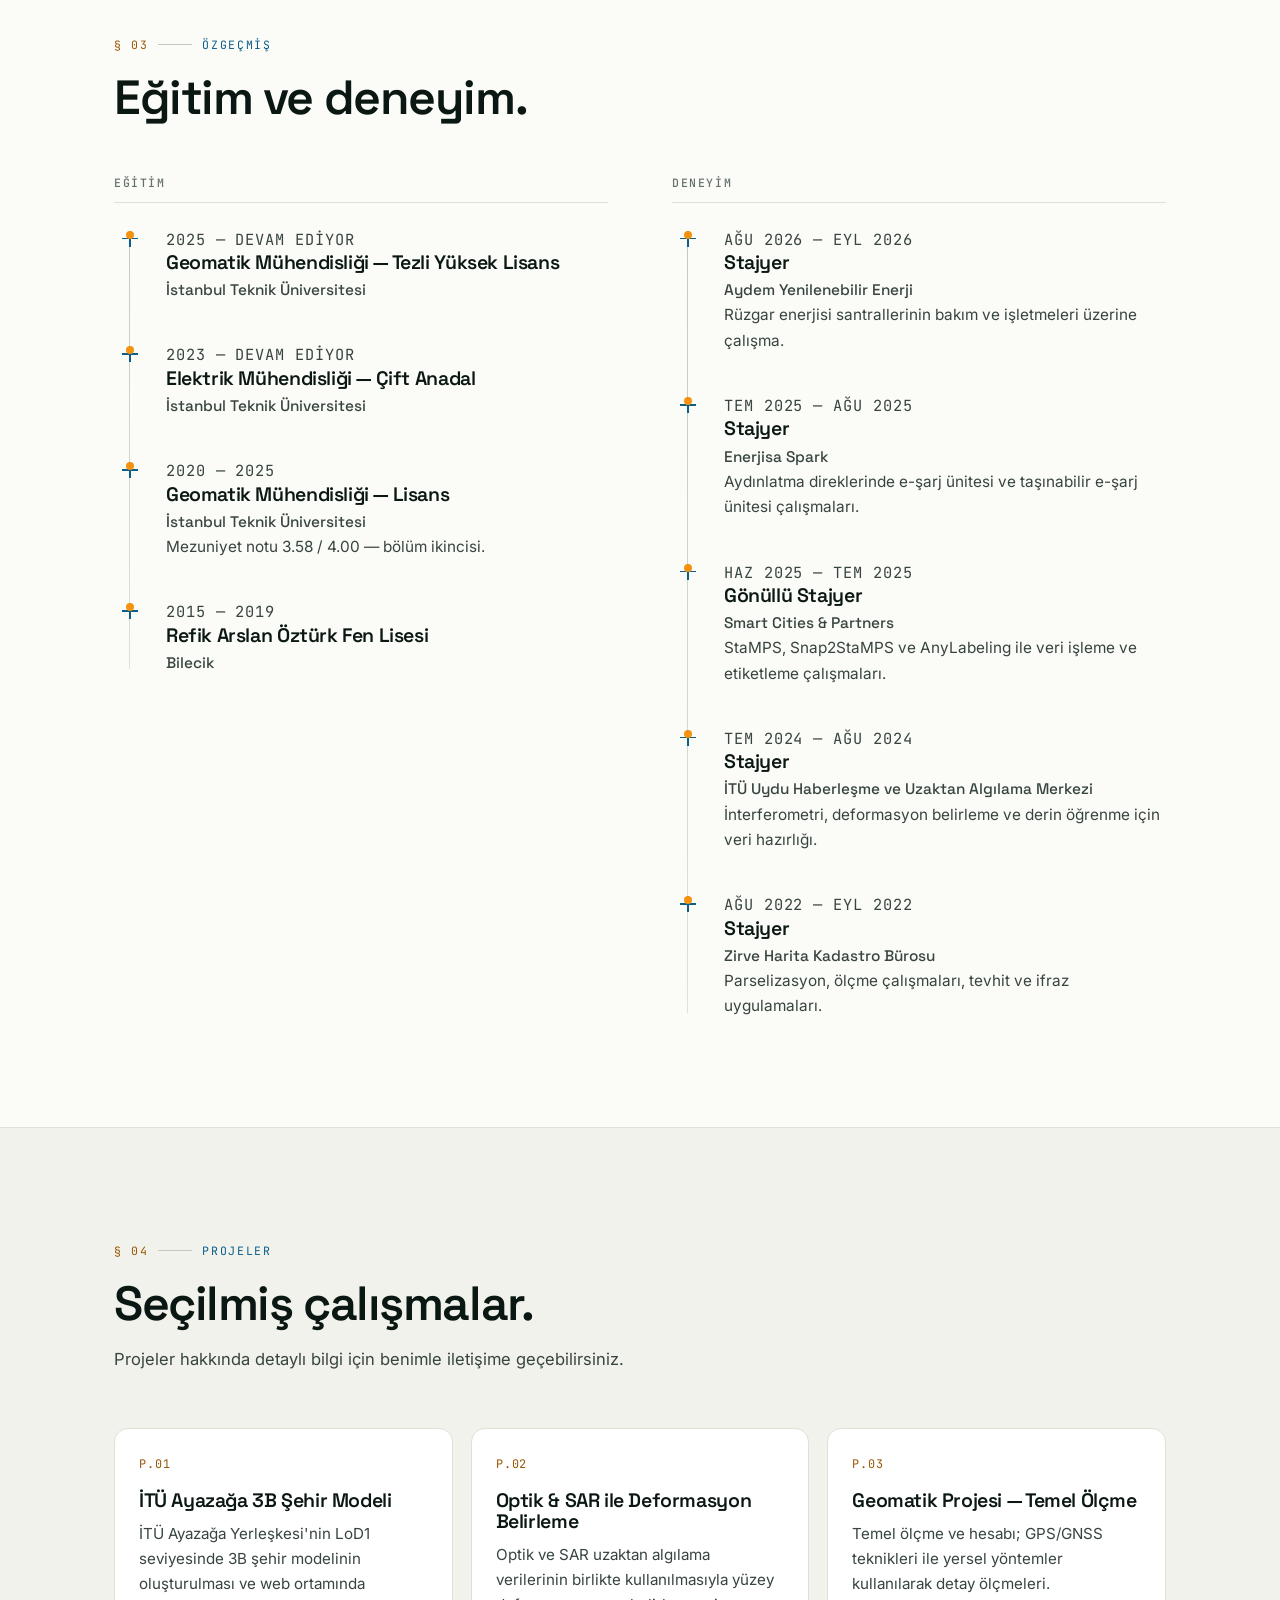
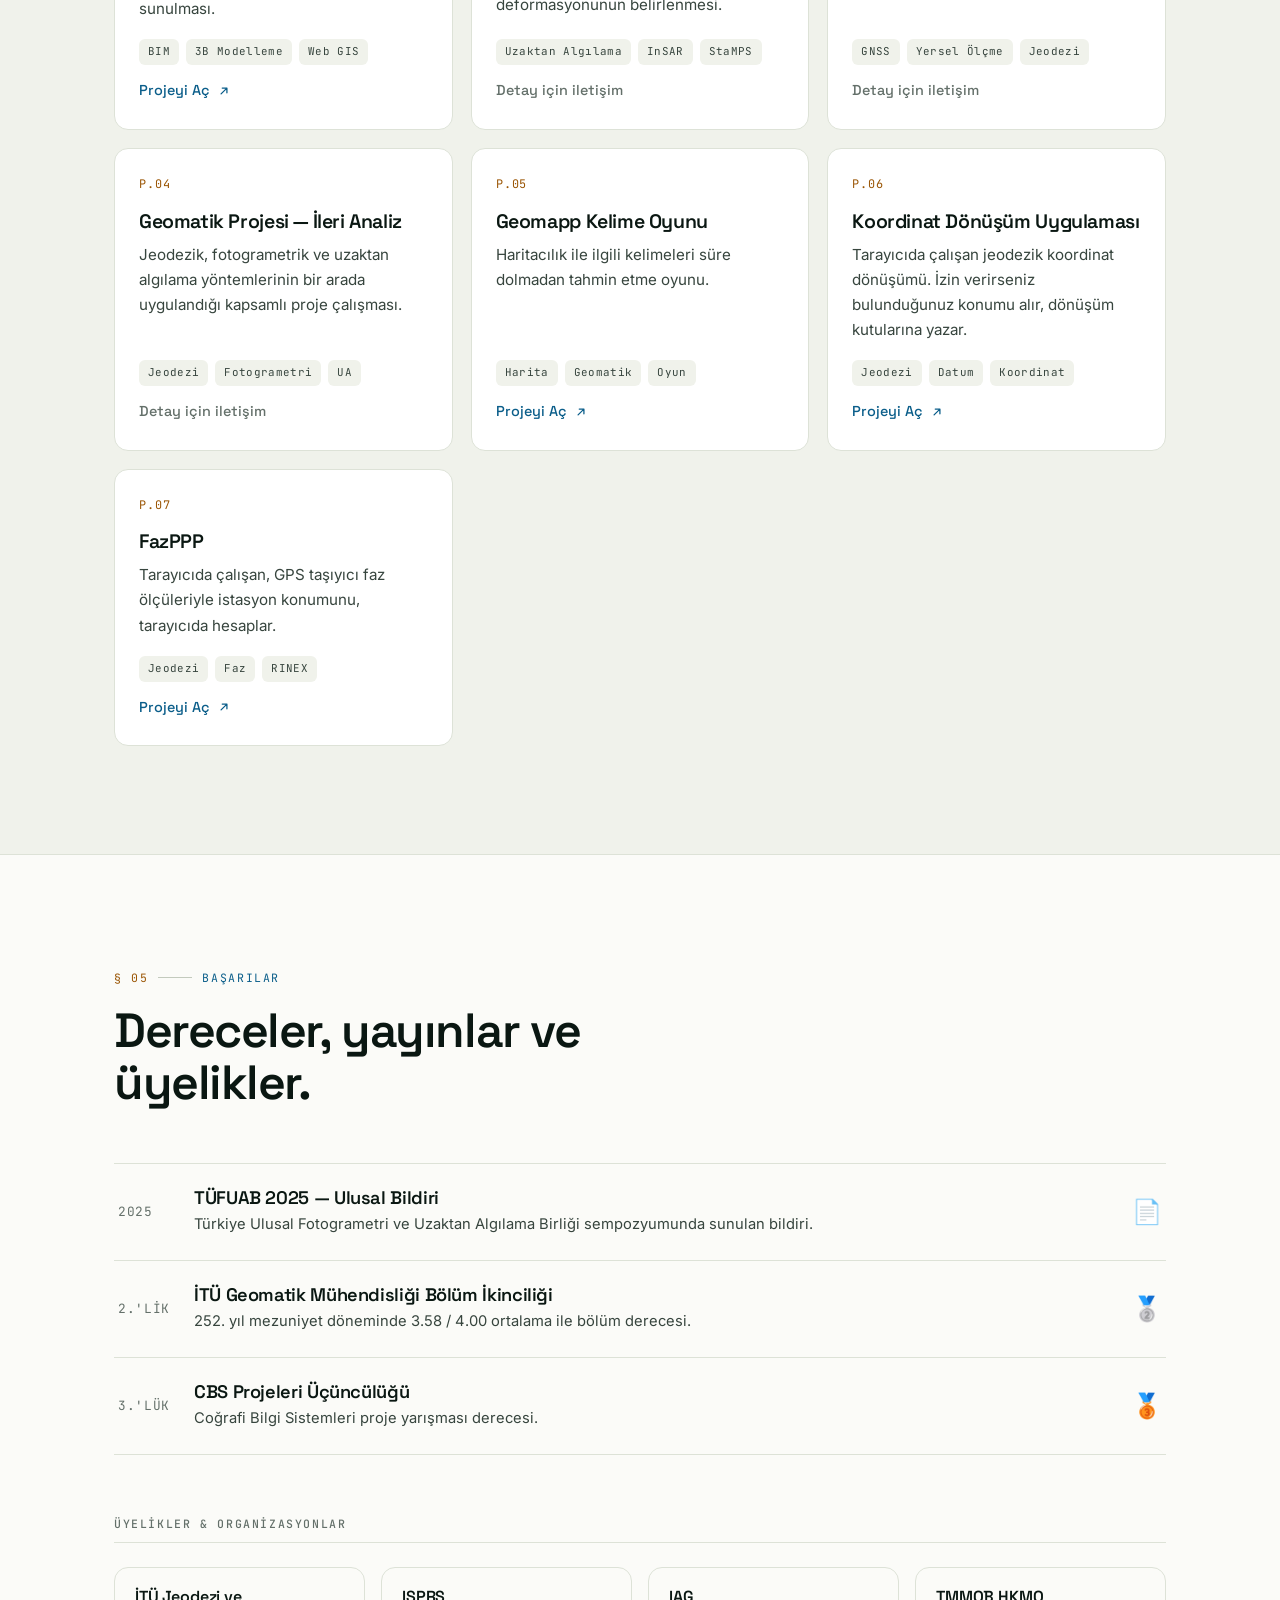
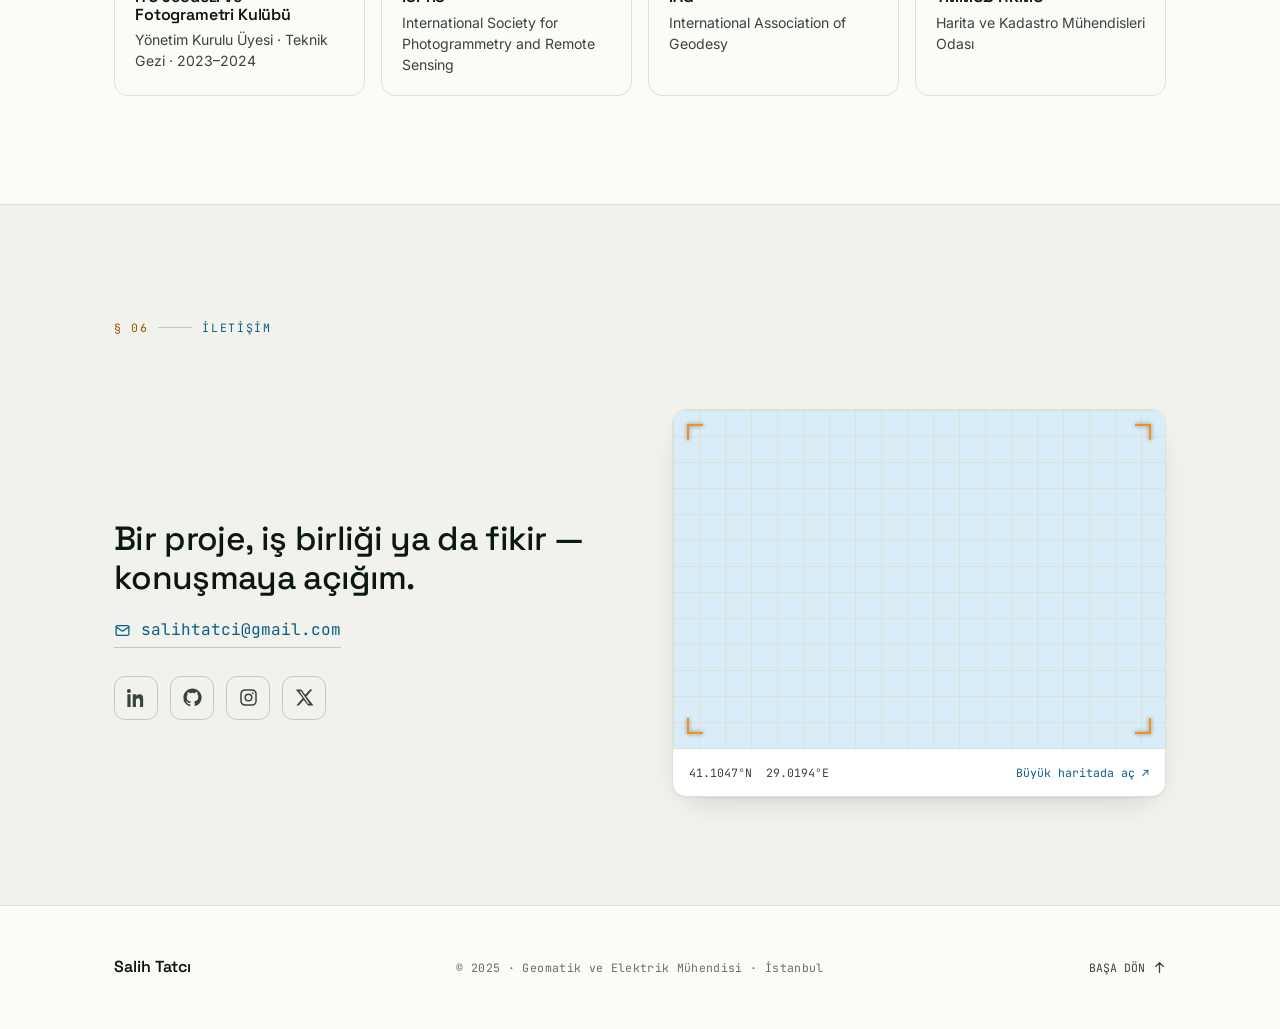
==== commit 83085d7c: "Add internship information for Aydem Yenilenebilir Enerji Added internship details for Aydem Yenilen" ====
--- a/index.html
+++ b/index.html
@@ -390,6 +390,14 @@
             <div class="tl-item">
               <span class="tl-item__node" aria-hidden="true"></span>
               <span class="tl-item__dot" aria-hidden="true"></span>
+              <p class="tl-item__meta">AĞU 2026 — EYL 2026</p>
+              <h3>Stajyer</h3>
+              <p class="tl-item__org">Aydem Yenilenebilir Enerji</p>
+              <p>Rüzgar enerjisi santrallerinin bakım ve işletmeleri üzerine çalışma.</p>
+            </div>
+            <div class="tl-item">
+              <span class="tl-item__node" aria-hidden="true"></span>
+              <span class="tl-item__dot" aria-hidden="true"></span>
               <p class="tl-item__meta">TEM 2025 — AĞU 2025</p>
               <h3>Stajyer</h3>
               <p class="tl-item__org">Enerjisa Spark</p>
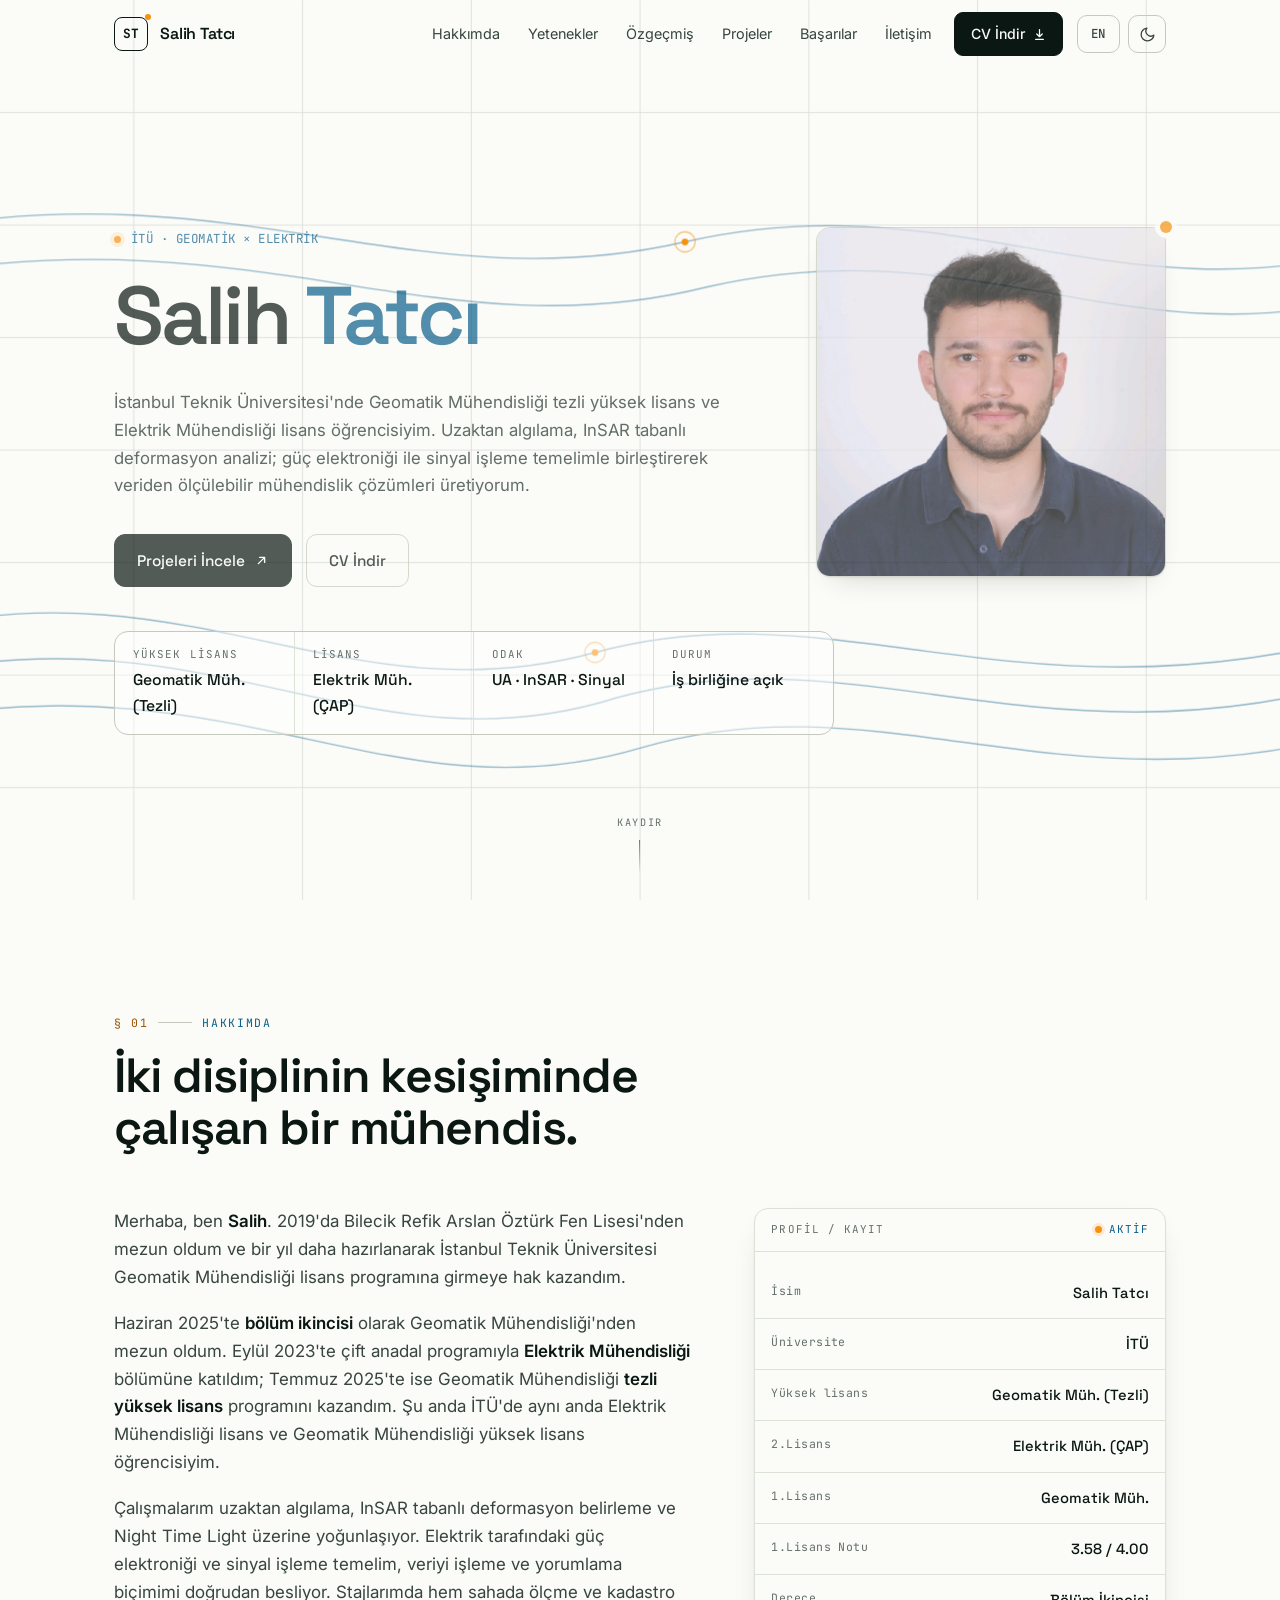
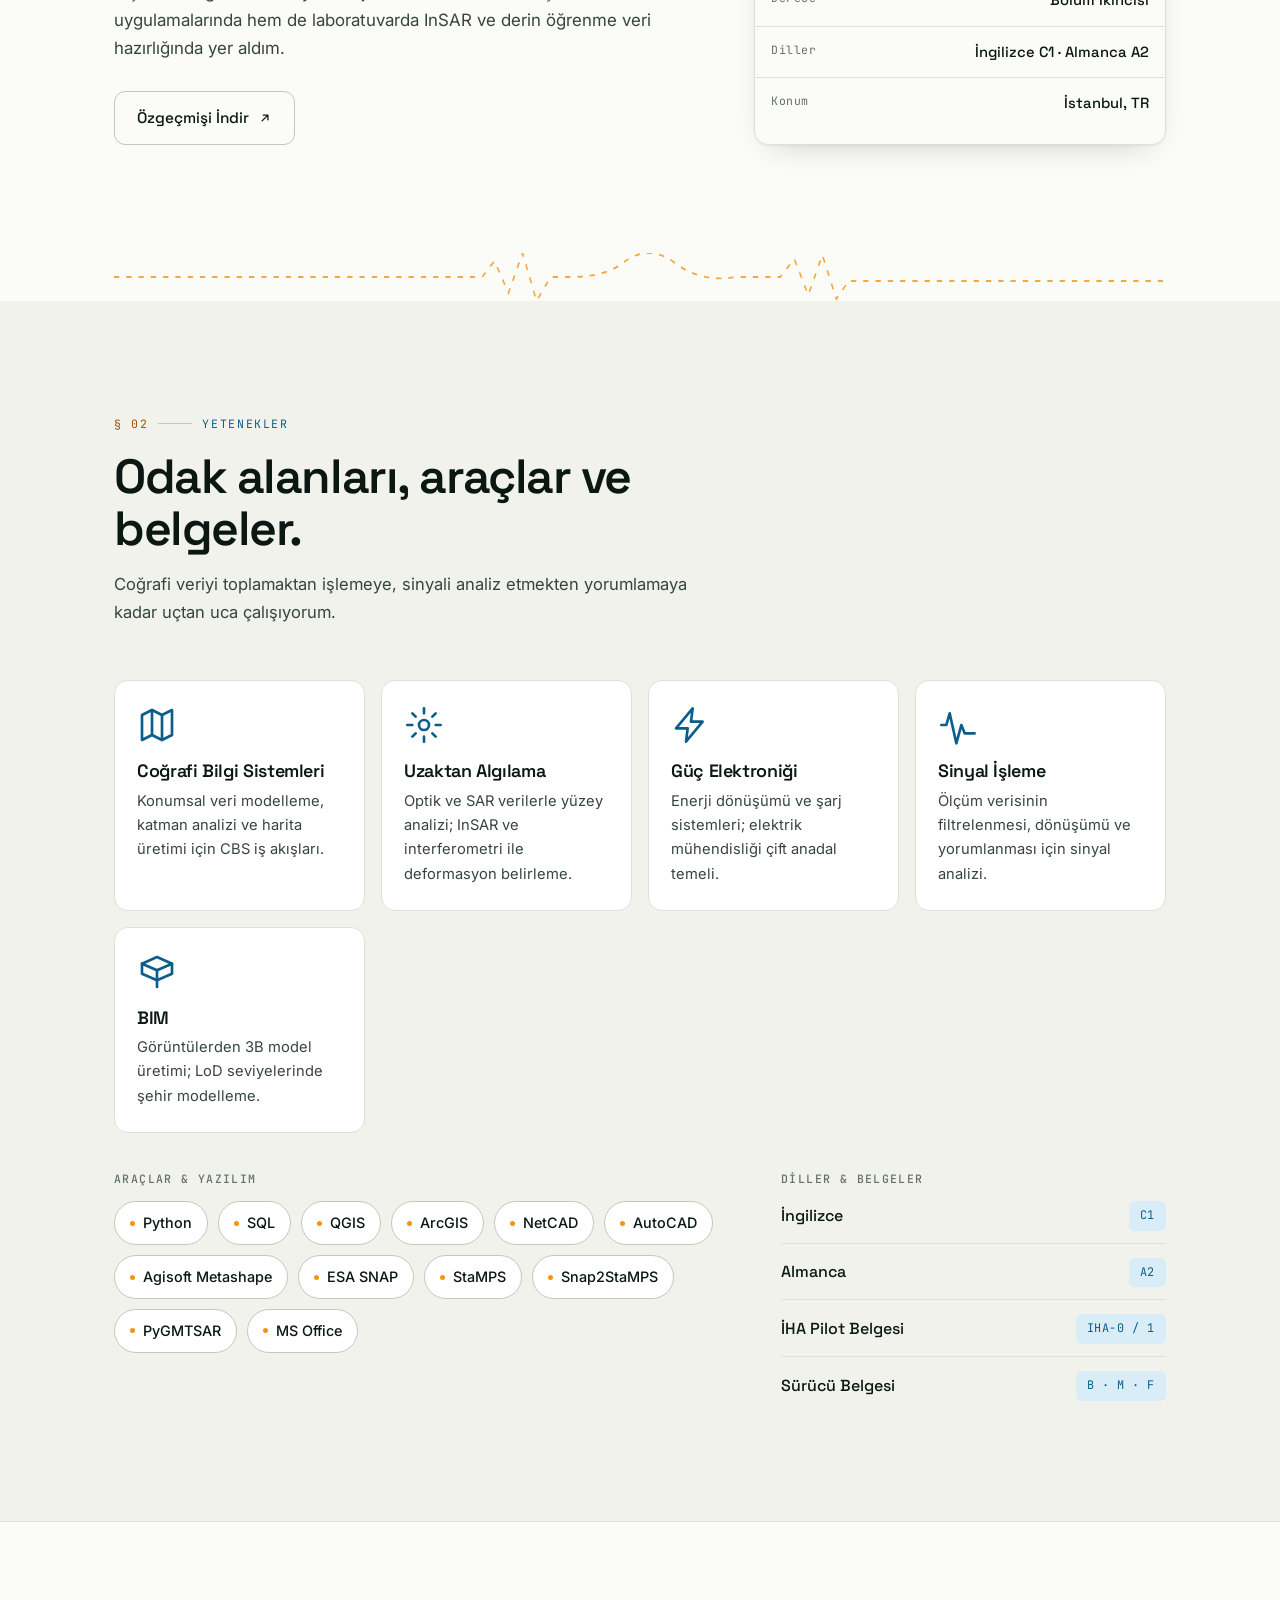
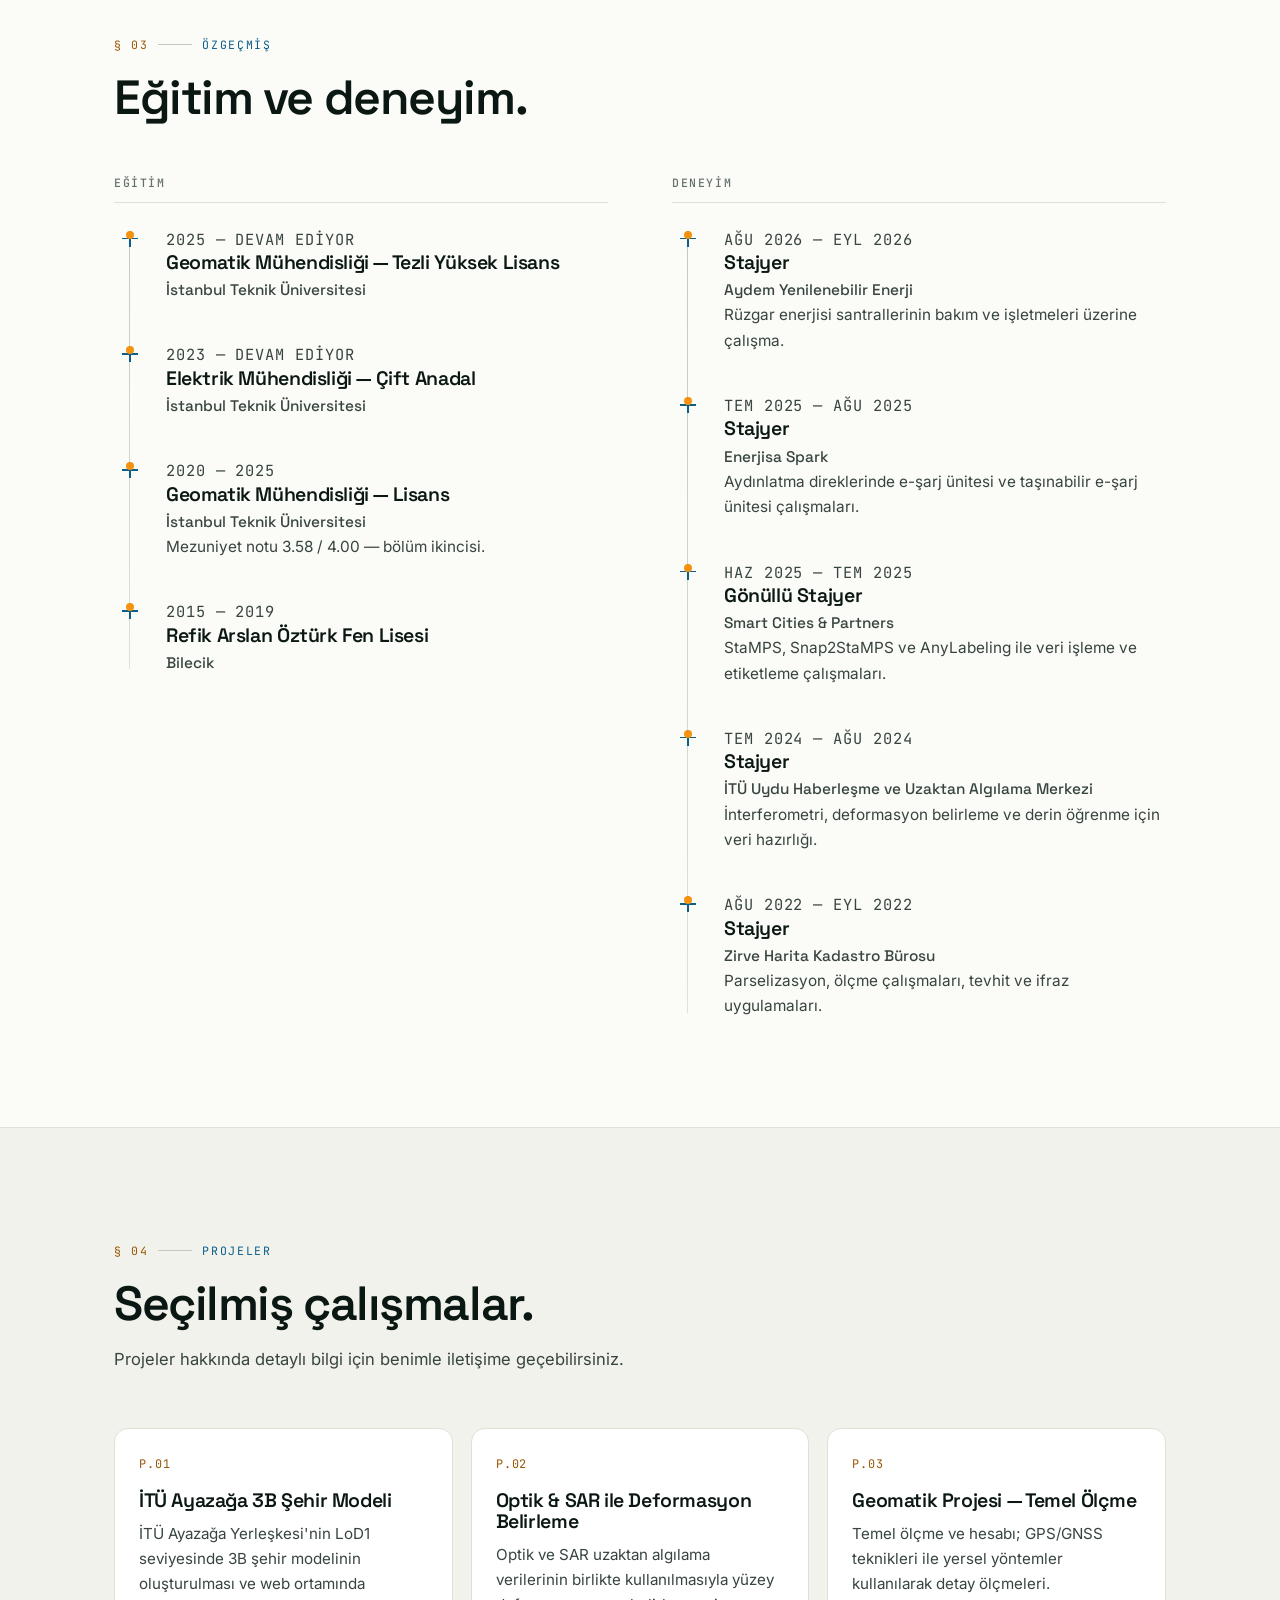
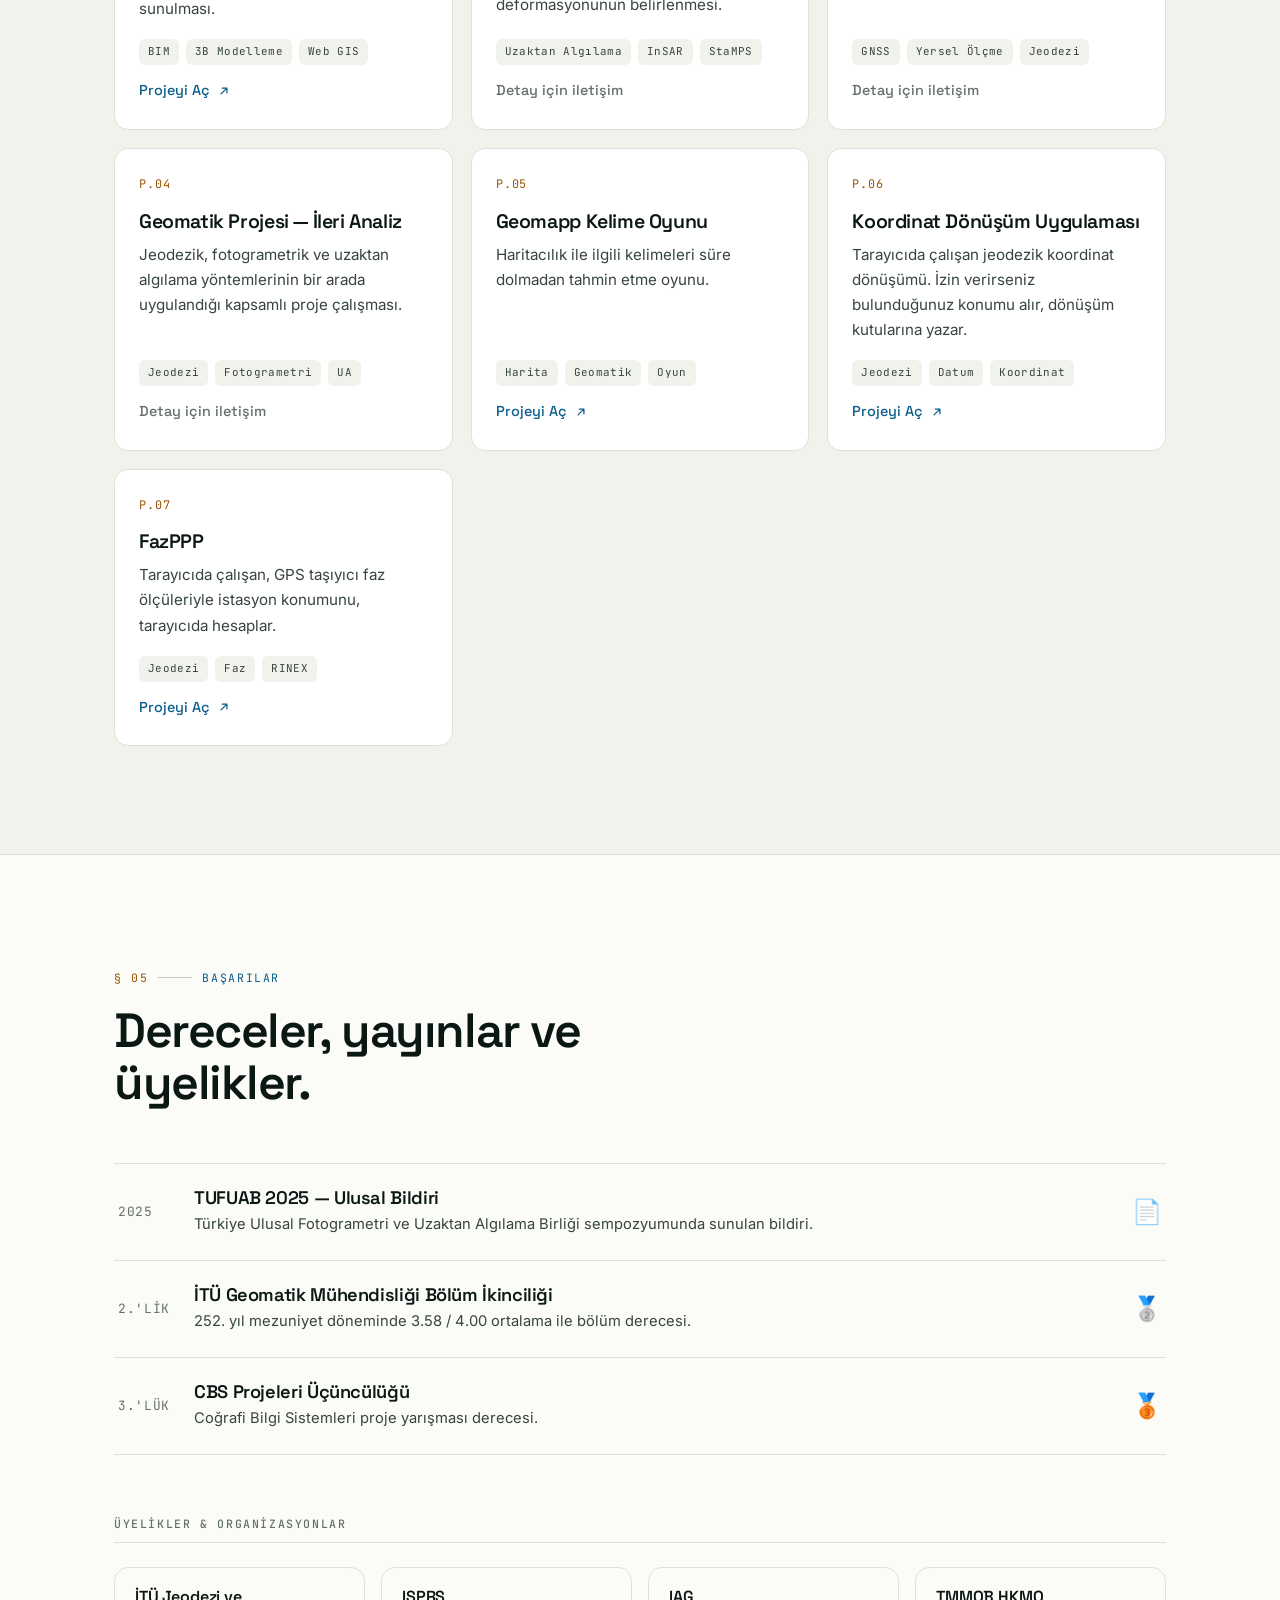
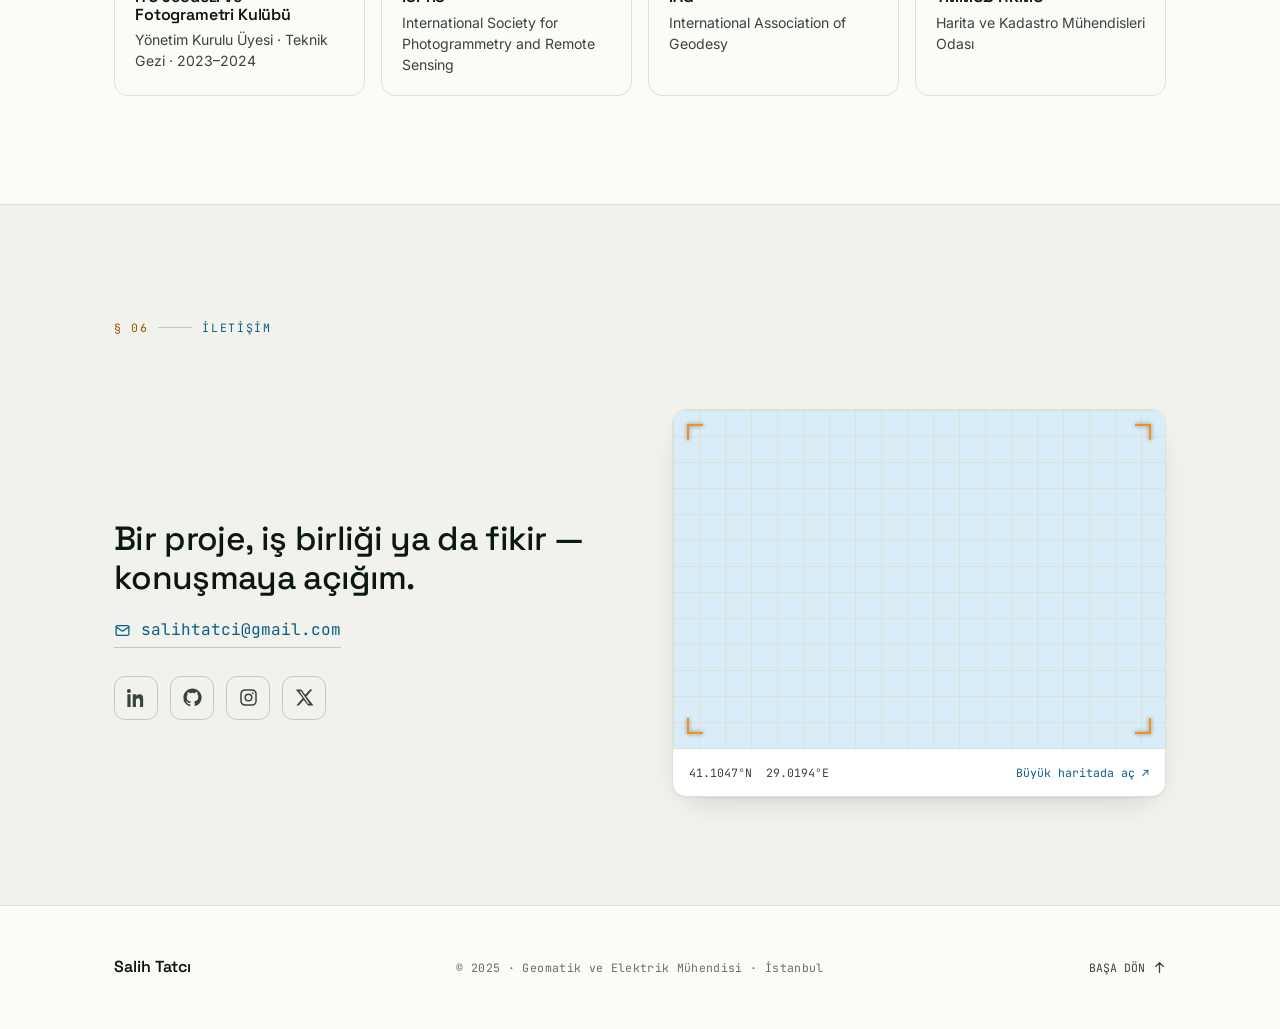
==== commit 31a00e09: "Fix typo in award title for 2025" ====
--- a/index.html
+++ b/index.html
@@ -529,7 +529,7 @@
         <div class="award" data-reveal>
           <span class="award__rank">2025</span>
           <div class="award__body">
-            <h3>TÜFUAB 2025 — Ulusal Bildiri</h3>
+            <h3>TUFUAB 2025 — Ulusal Bildiri</h3>
             <p>Türkiye Ulusal Fotogrametri ve Uzaktan Algılama Birliği sempozyumunda sunulan bildiri.</p>
           </div>
           <span class="award__badge" aria-hidden="true">📄</span>
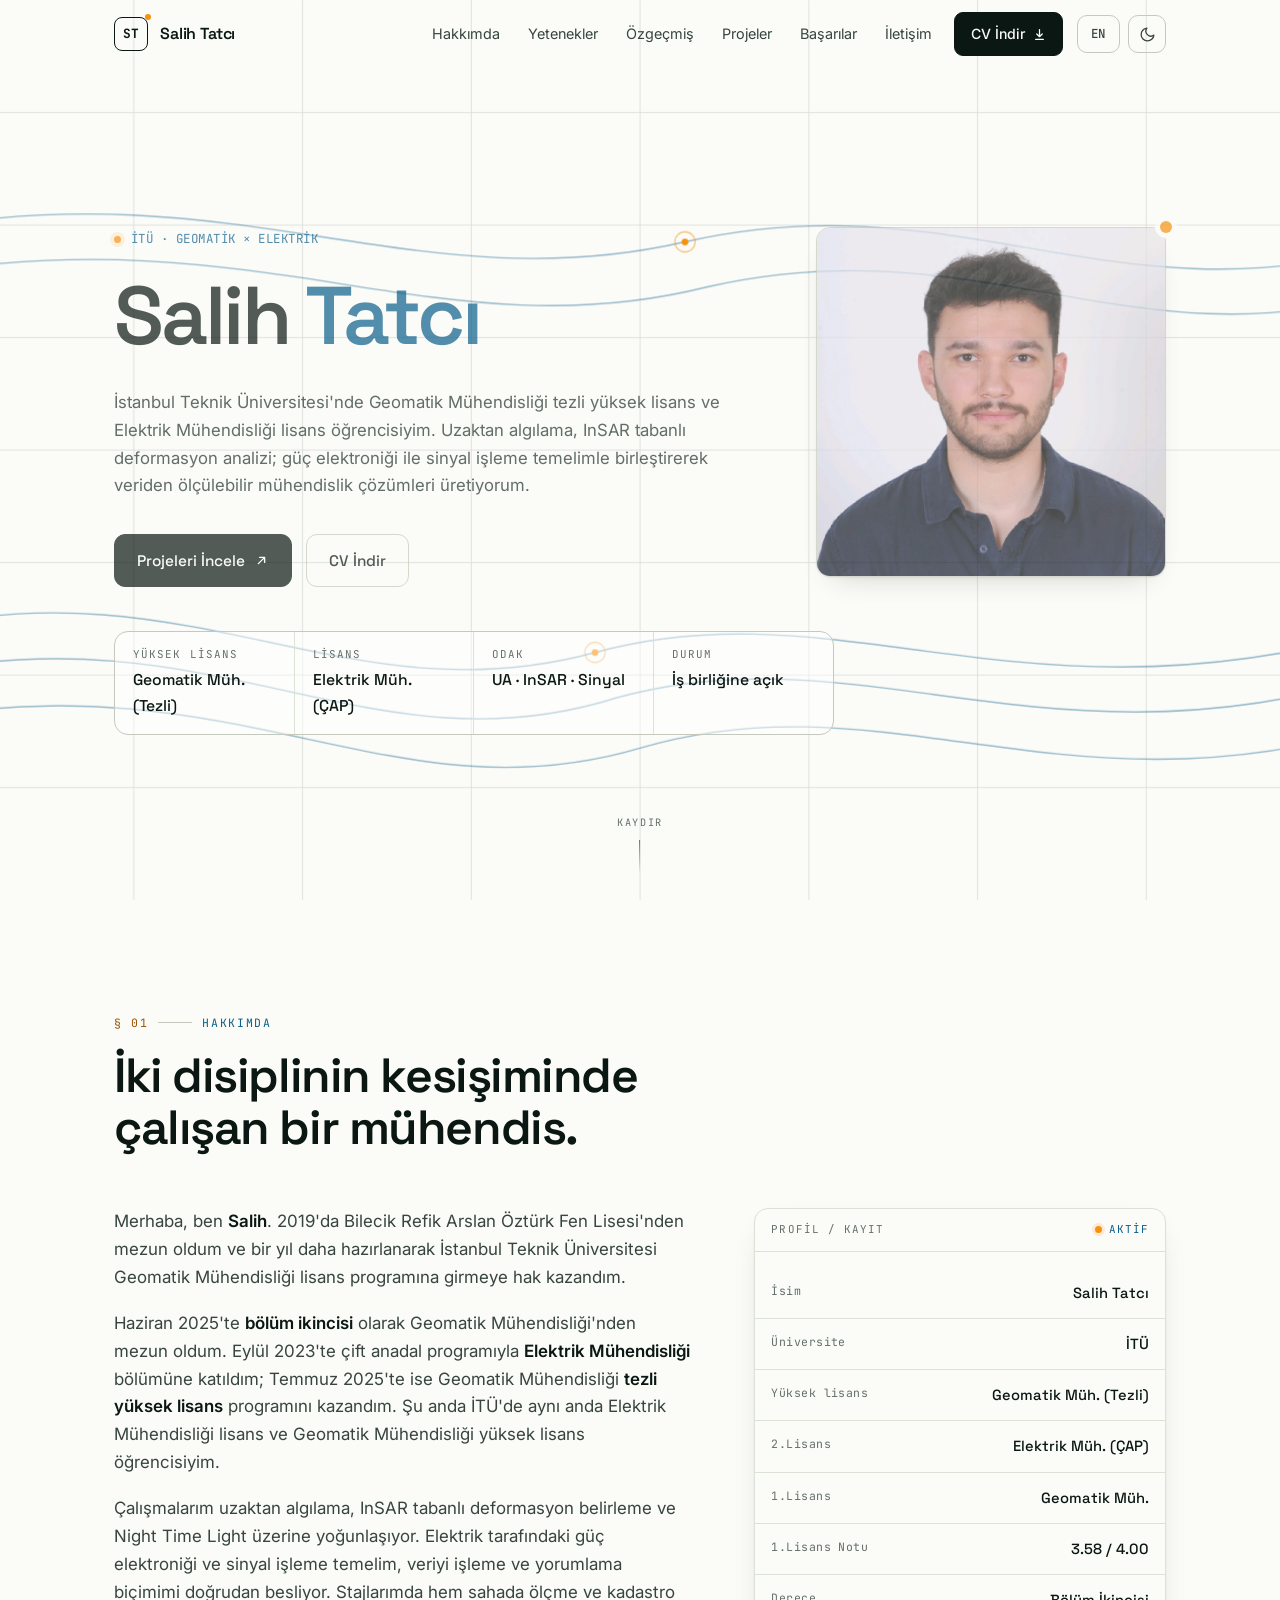
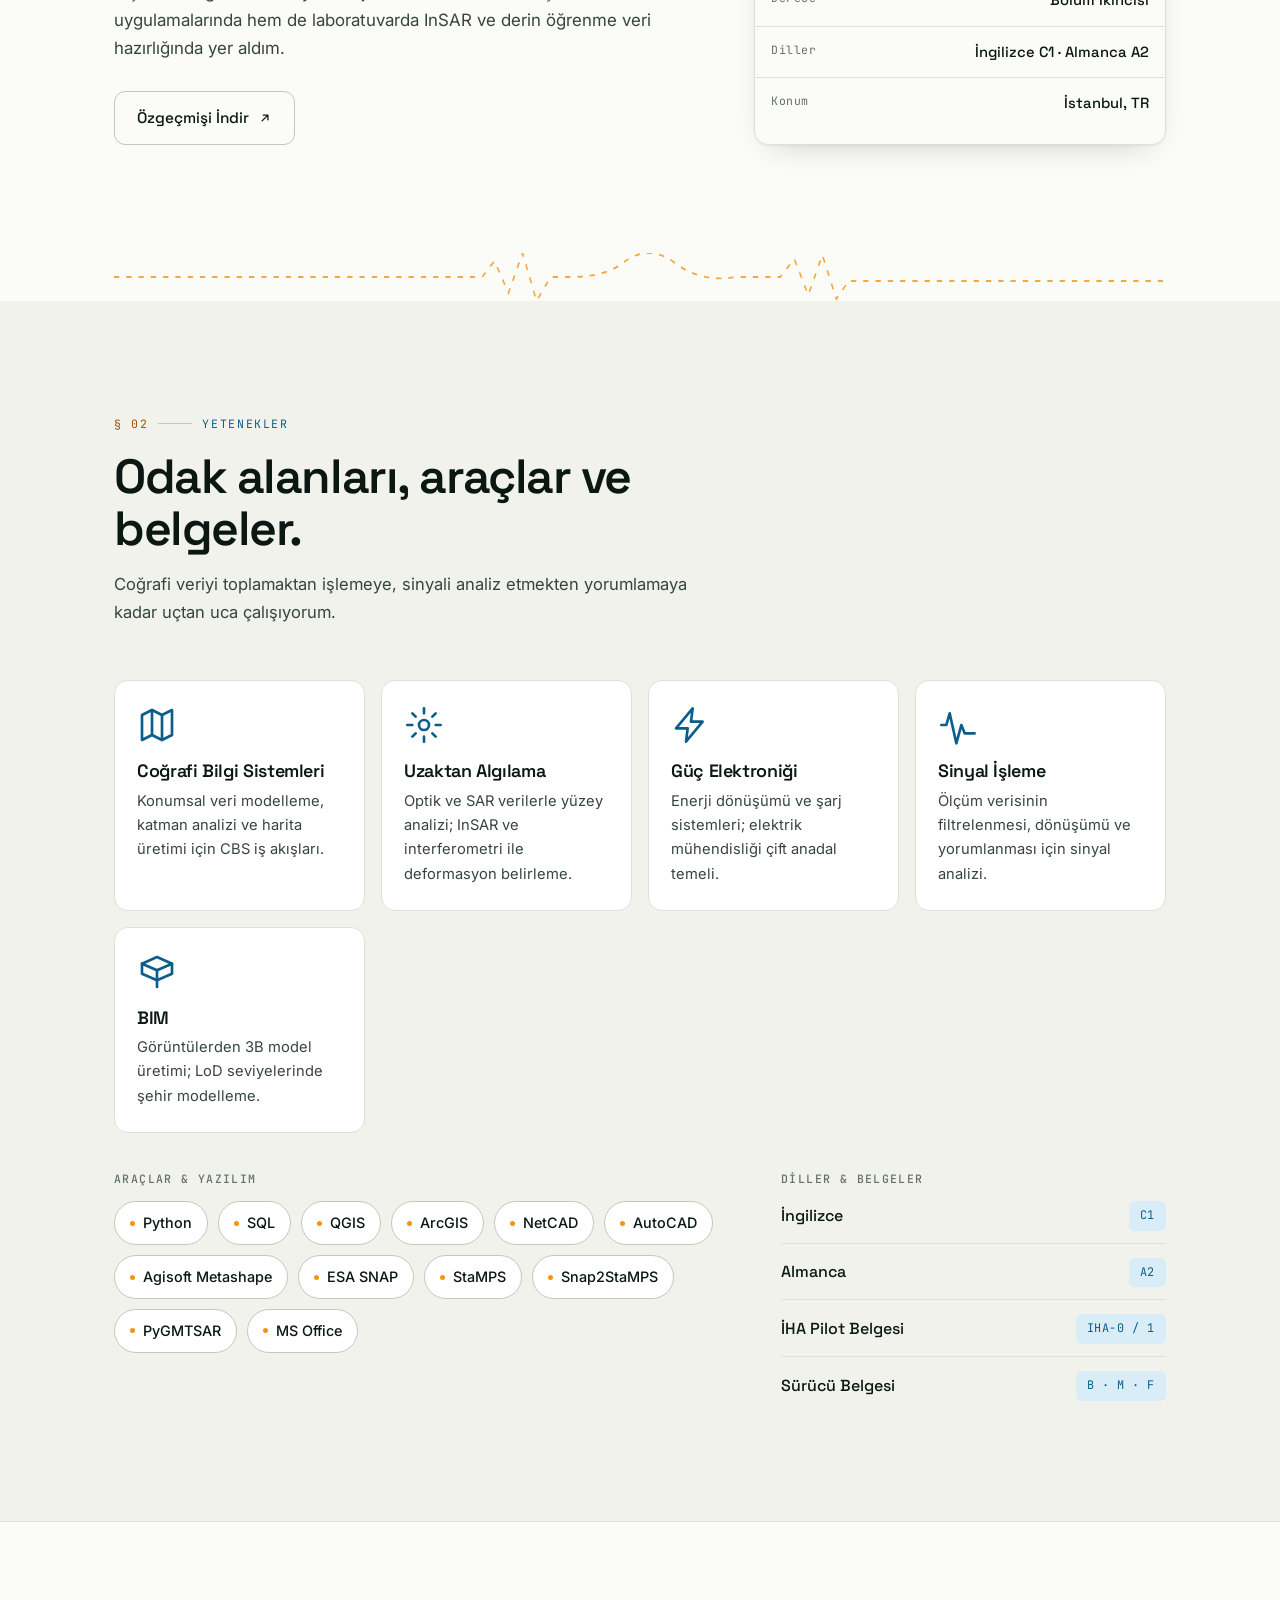
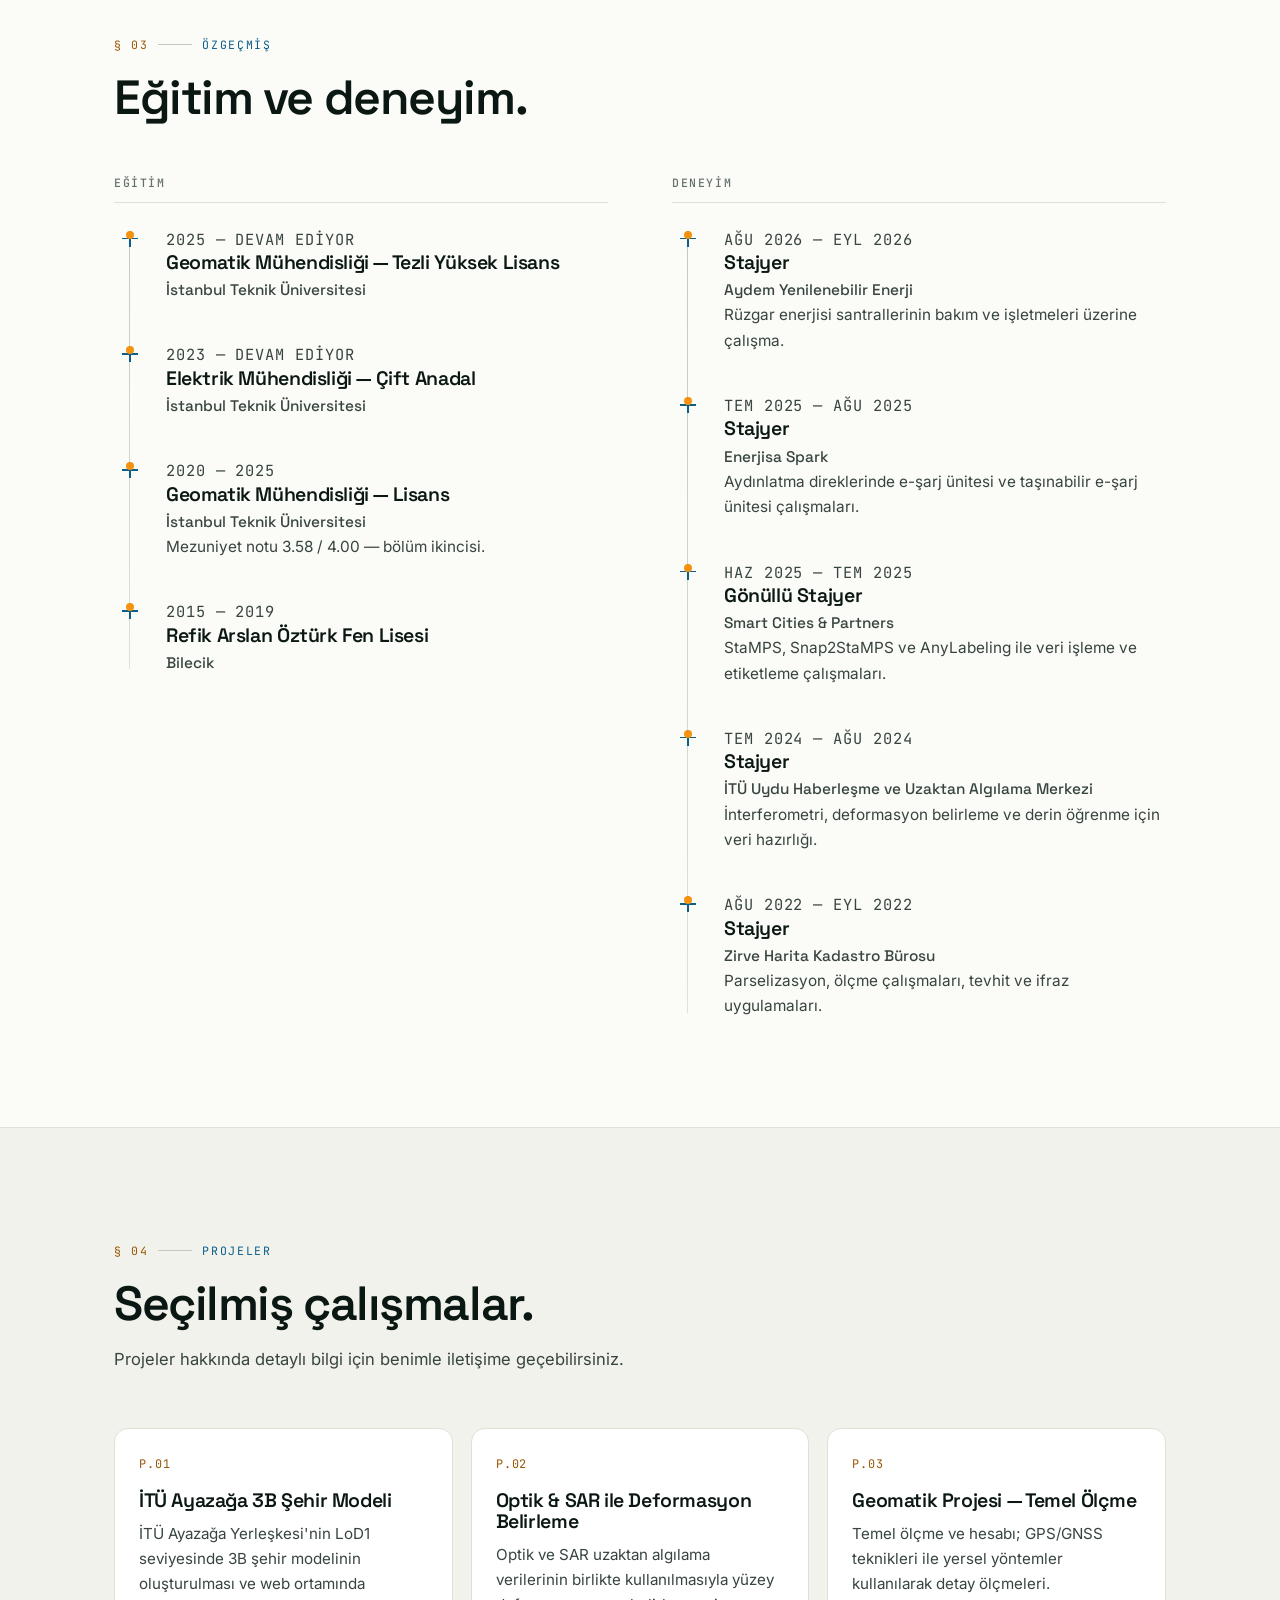
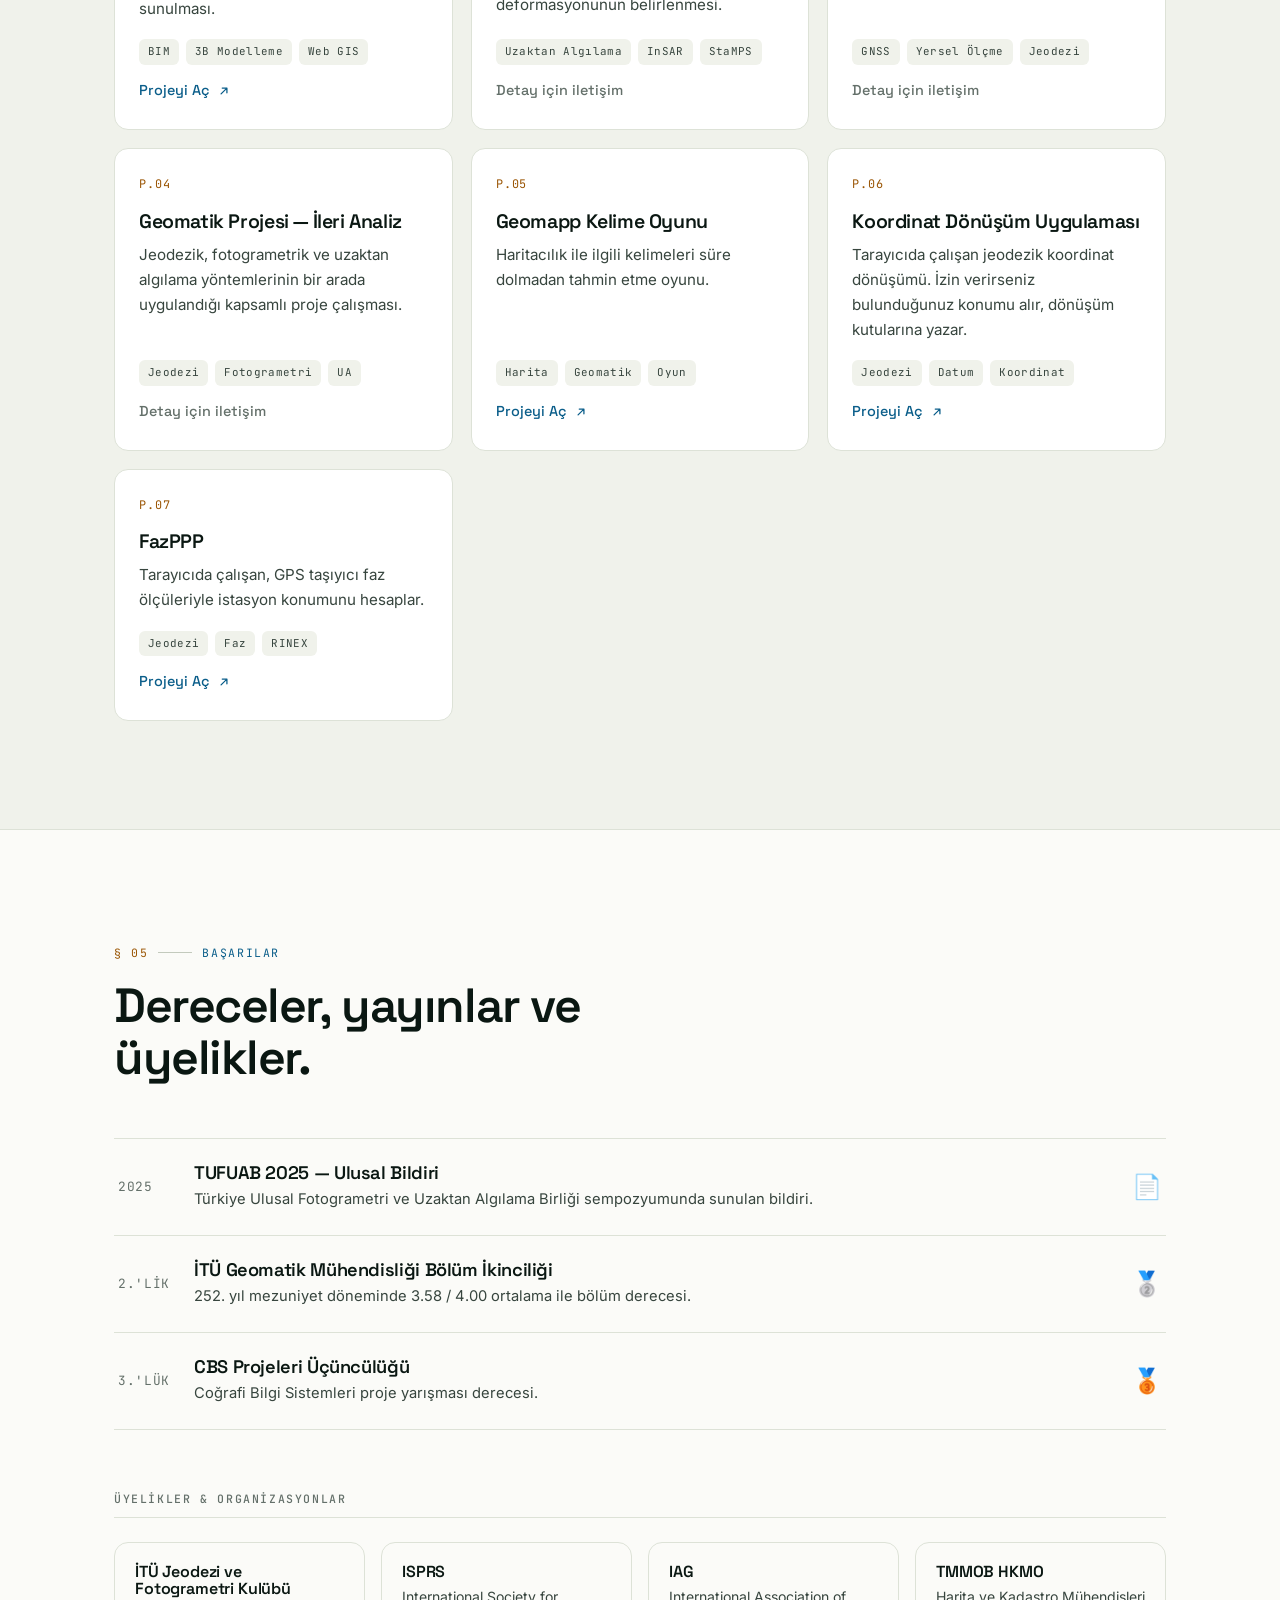
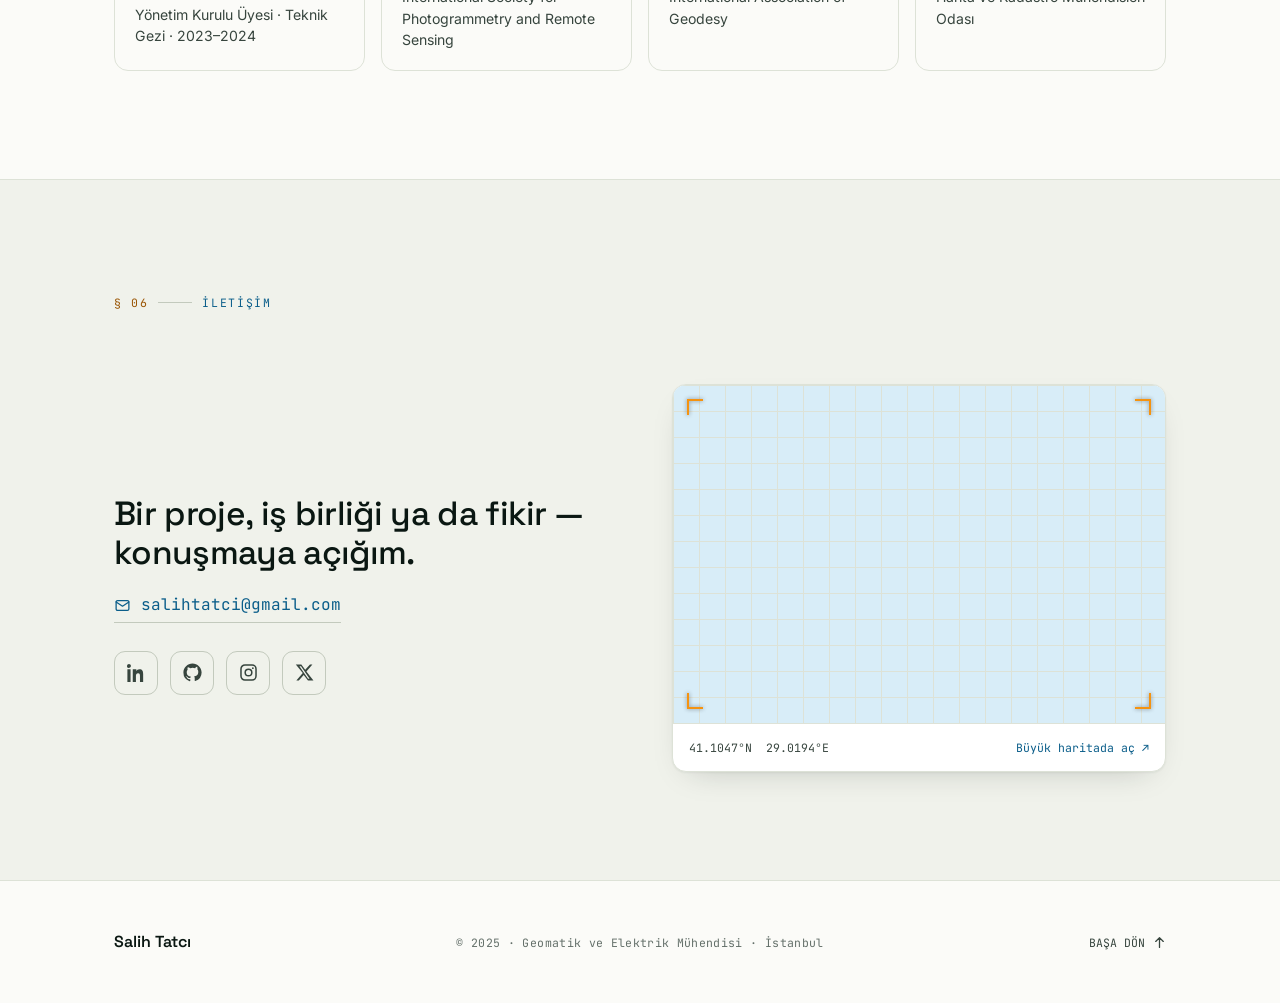
==== commit 41a391d2: "Update index.html" ====
--- a/index.html
+++ b/index.html
@@ -506,7 +506,7 @@
         <article class="project" data-reveal style="--reveal-delay:0ms">
           <span class="project__idx">P.07</span>
           <h3>FazPPP</h3>
-          <p>Tarayıcıda çalışan, GPS taşıyıcı faz ölçüleriyle istasyon konumunu, tarayıcıda hesaplar.</p>
+          <p>Tarayıcıda çalışan, GPS taşıyıcı faz ölçüleriyle istasyon konumunu hesaplar.</p>
           <div class="project__tags"><span>Jeodezi</span><span>Faz</span><span>RINEX</span></div>
           <a class="project__link" href="https://salihtatci.github.io/fazPPP/" target="_blank" rel="noopener">
             Projeyi Aç
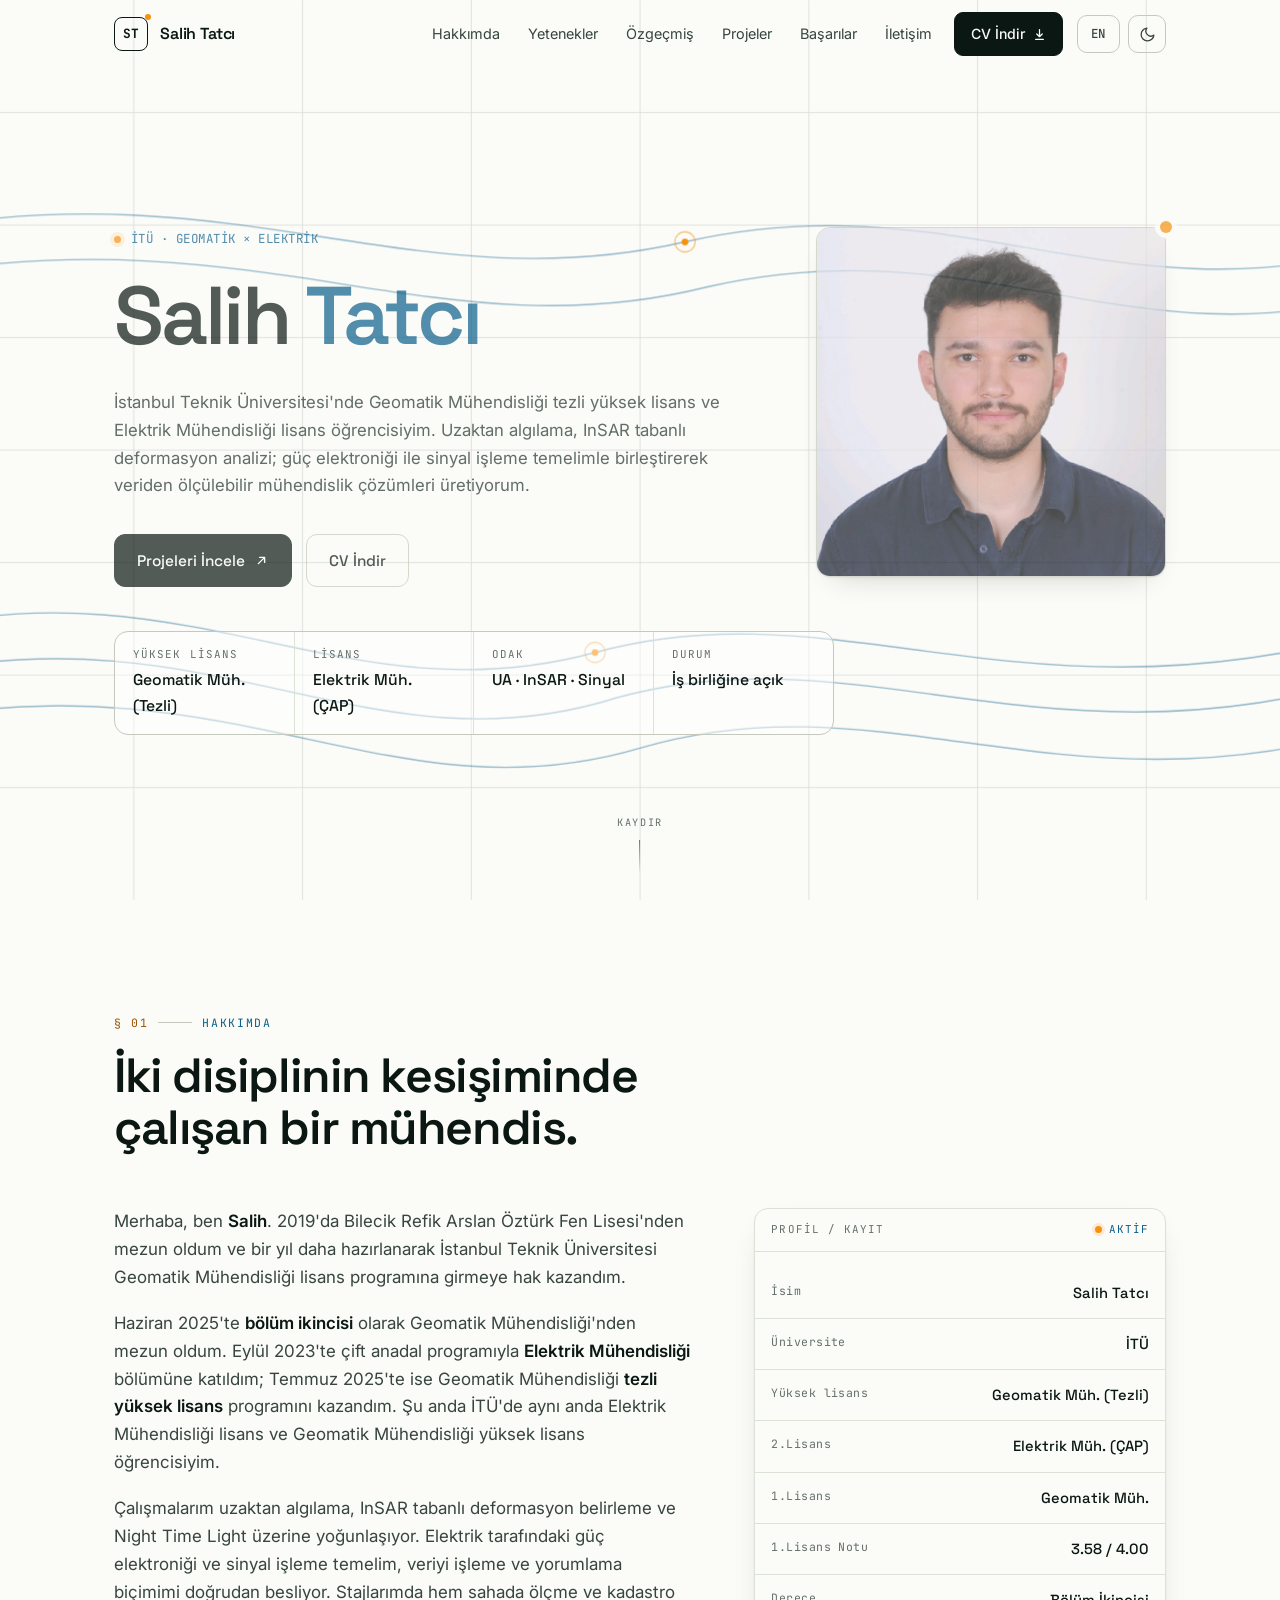
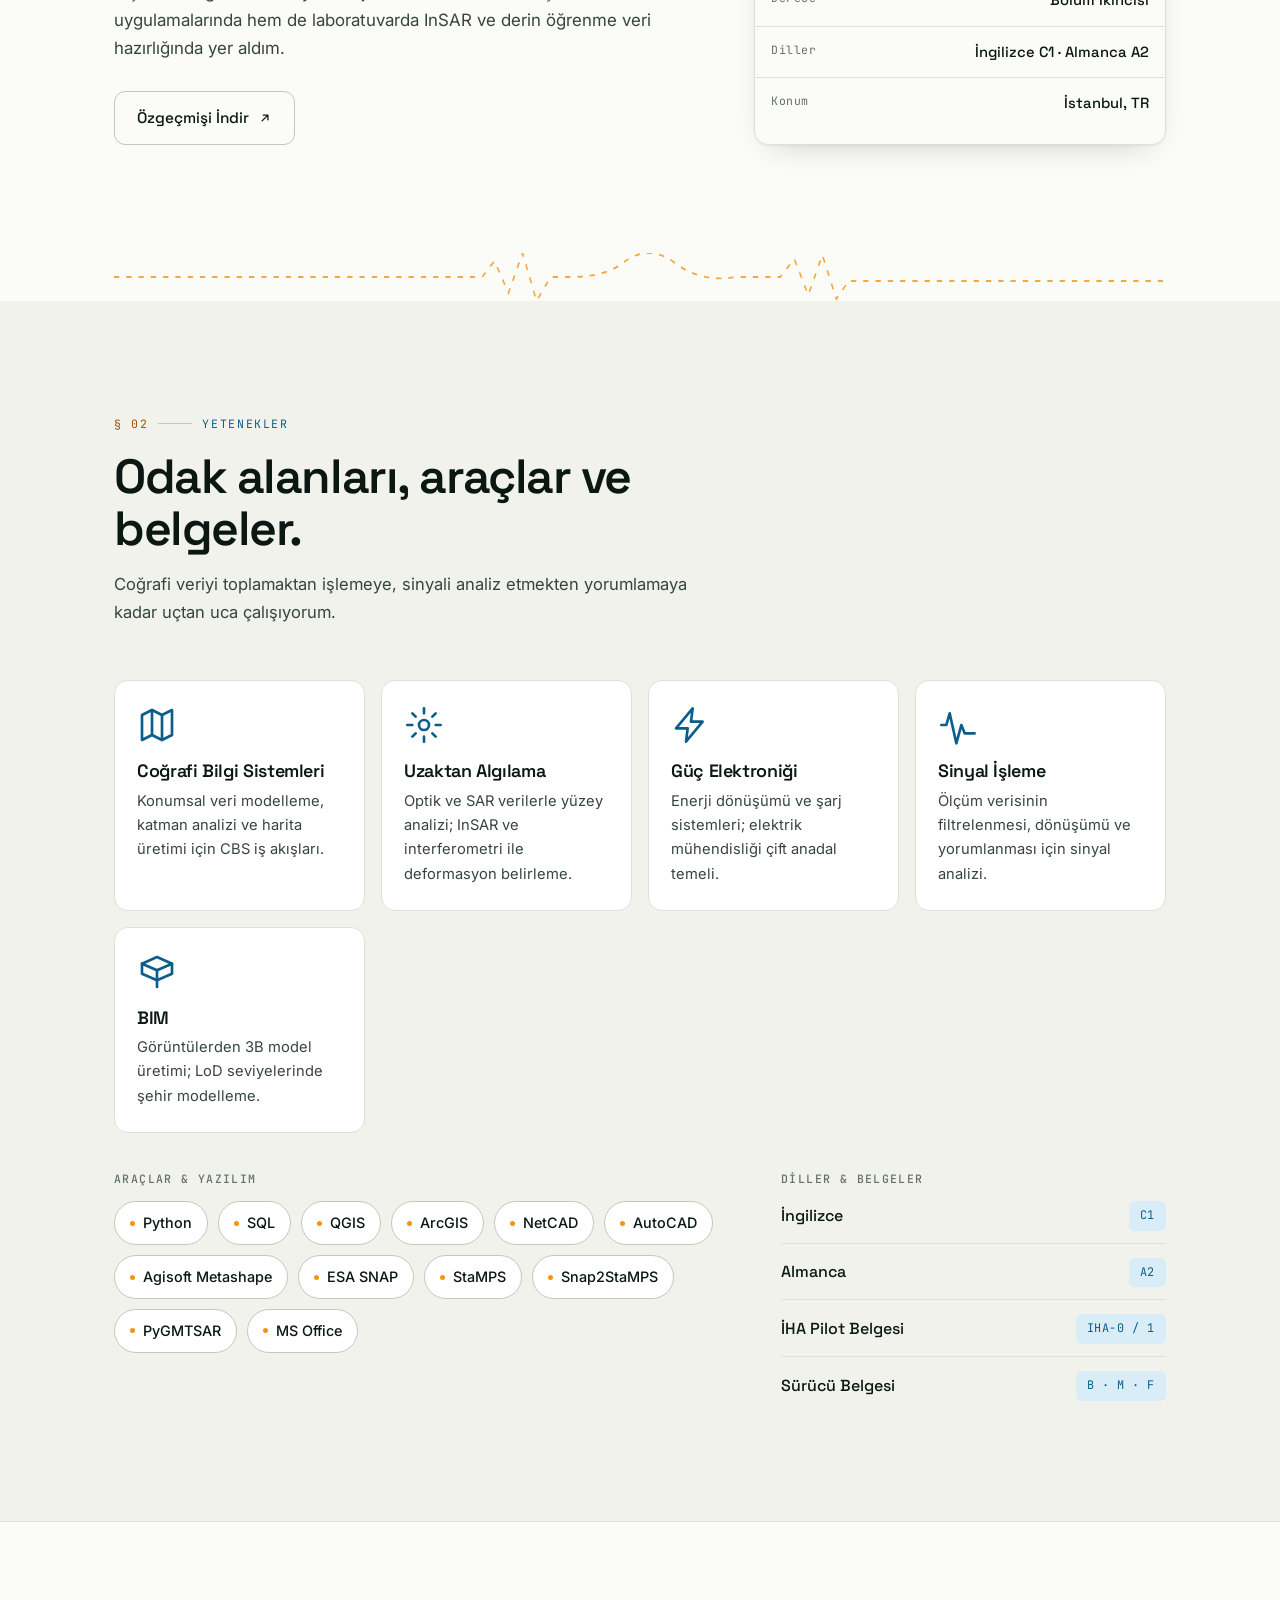
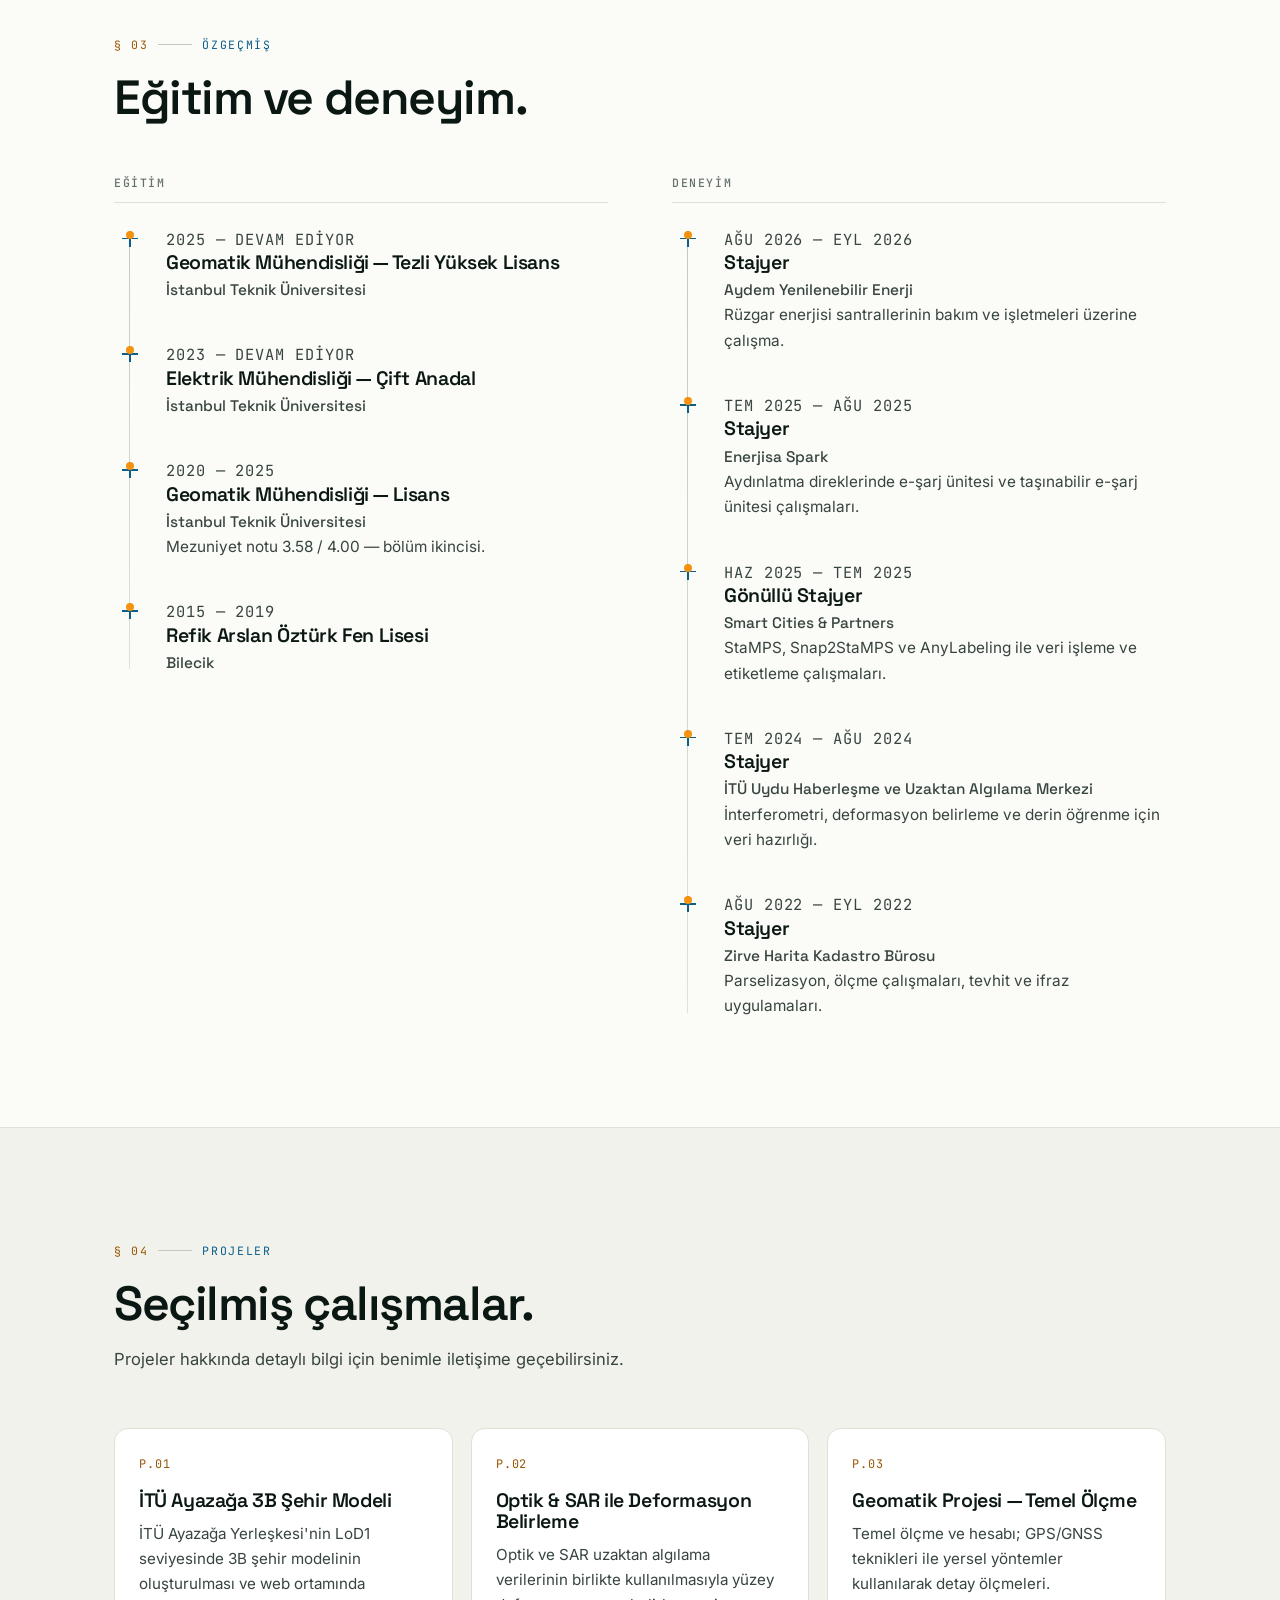
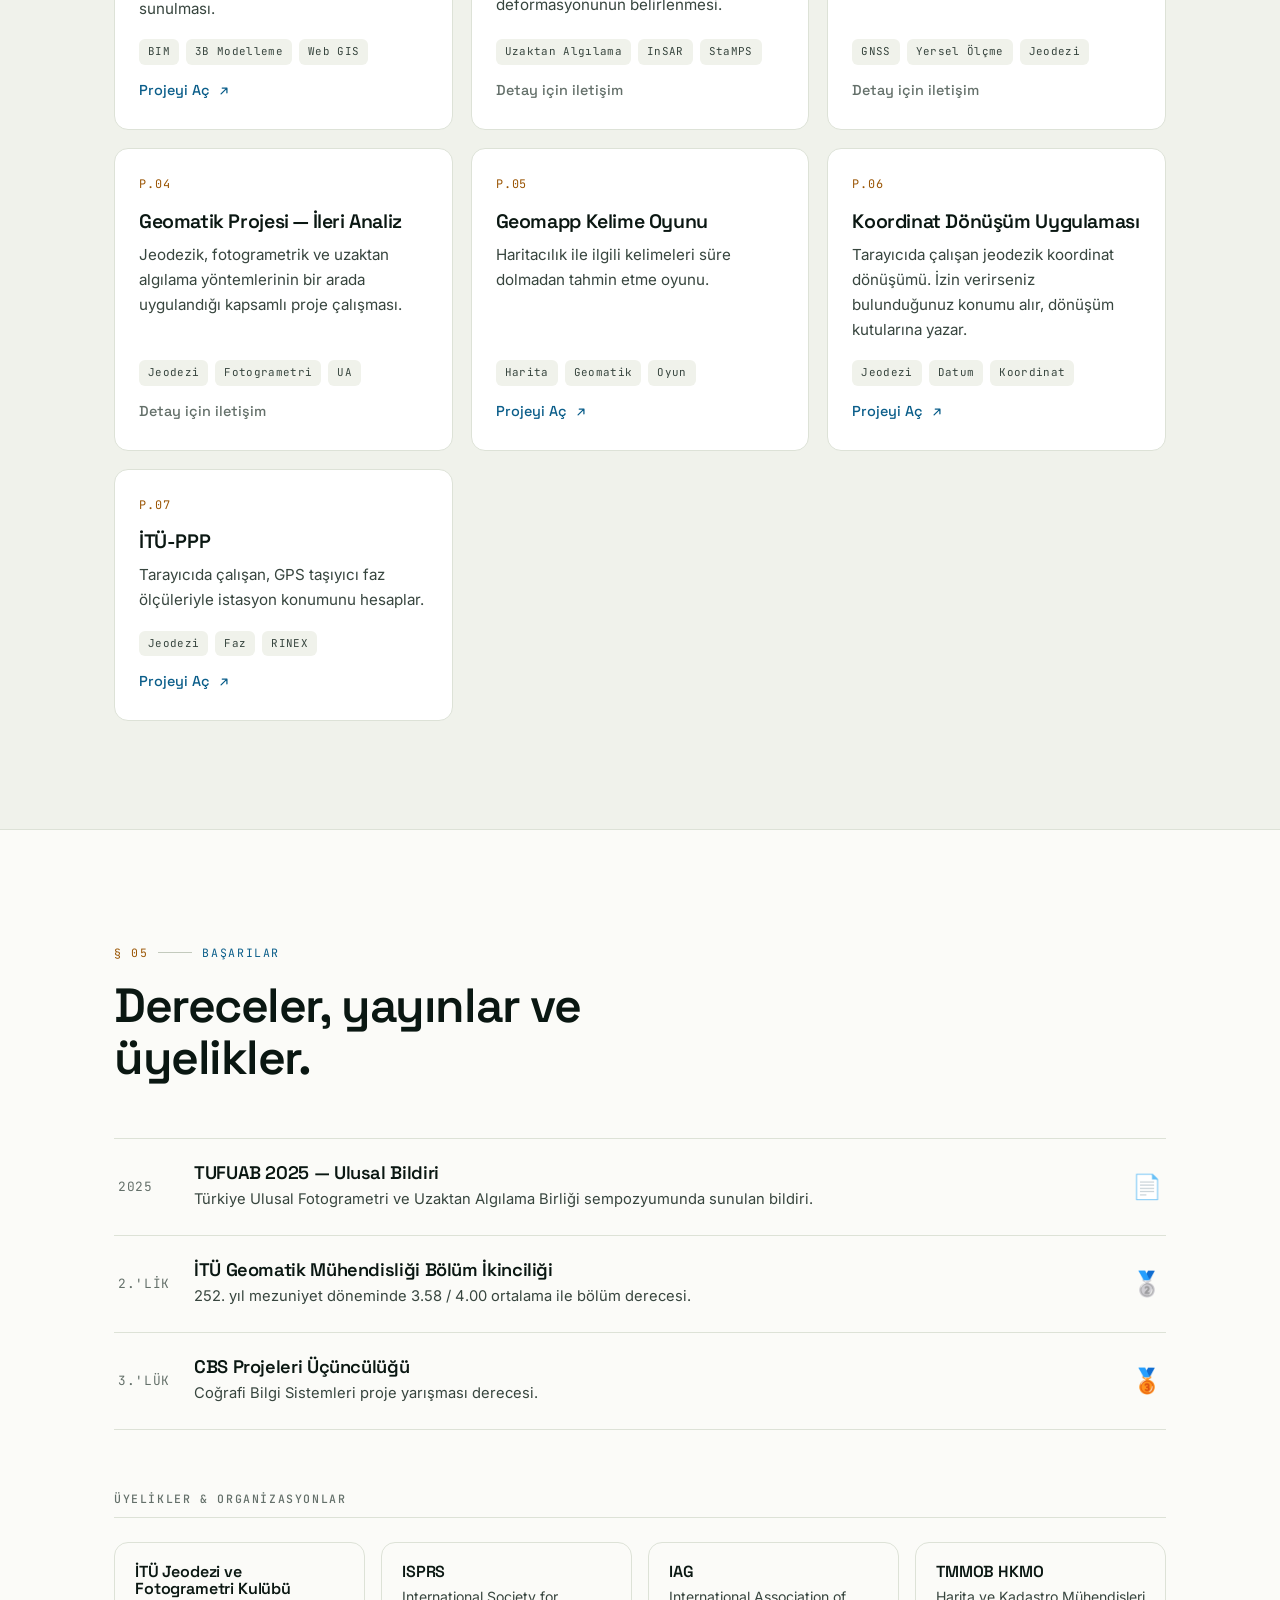
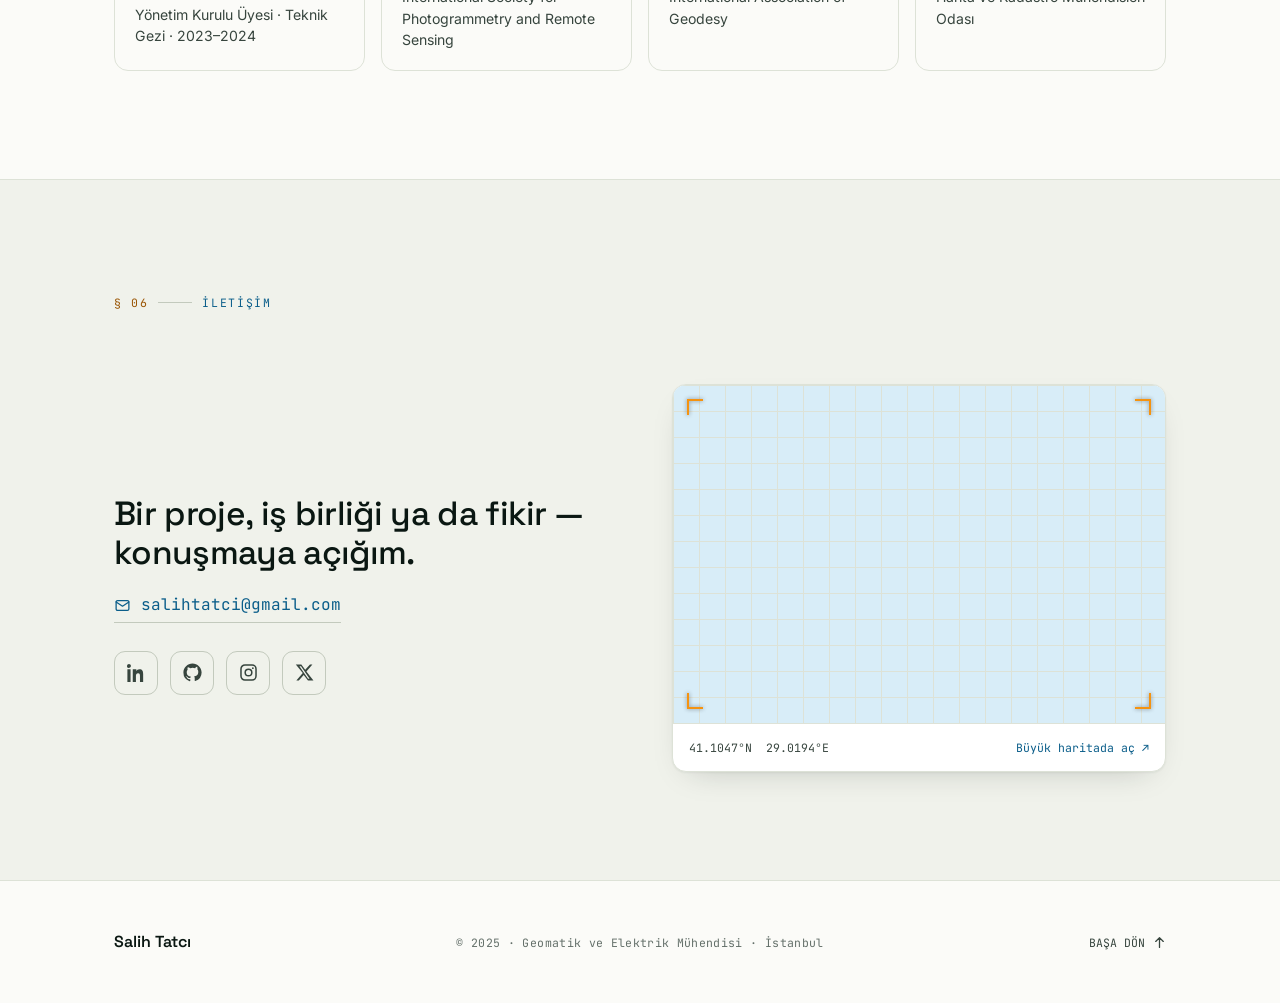
==== commit 2f2234e9: "Update index.html" ====
--- a/index.html
+++ b/index.html
@@ -505,7 +505,7 @@
 
         <article class="project" data-reveal style="--reveal-delay:0ms">
           <span class="project__idx">P.07</span>
-          <h3>FazPPP</h3>
+          <h3>İTÜ-PPP</h3>
           <p>Tarayıcıda çalışan, GPS taşıyıcı faz ölçüleriyle istasyon konumunu hesaplar.</p>
           <div class="project__tags"><span>Jeodezi</span><span>Faz</span><span>RINEX</span></div>
           <a class="project__link" href="https://salihtatci.github.io/fazPPP/" target="_blank" rel="noopener">
